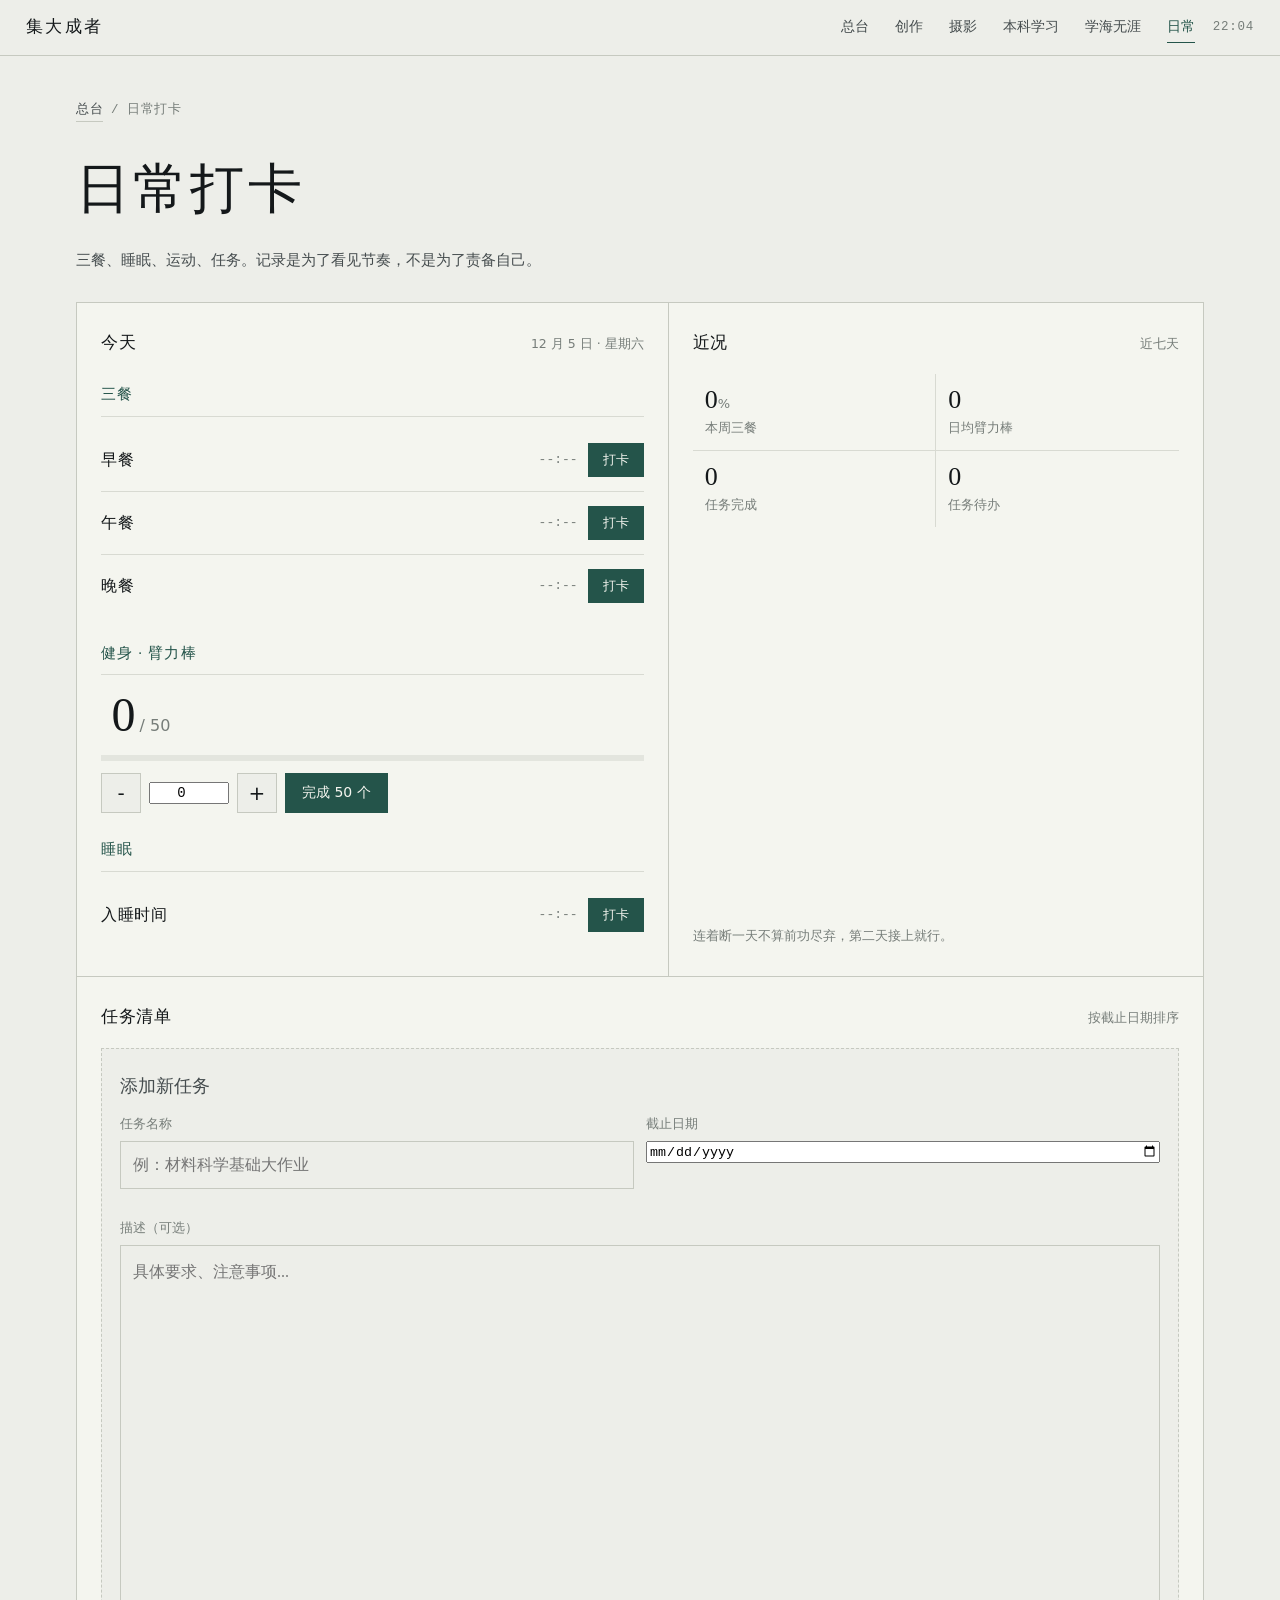
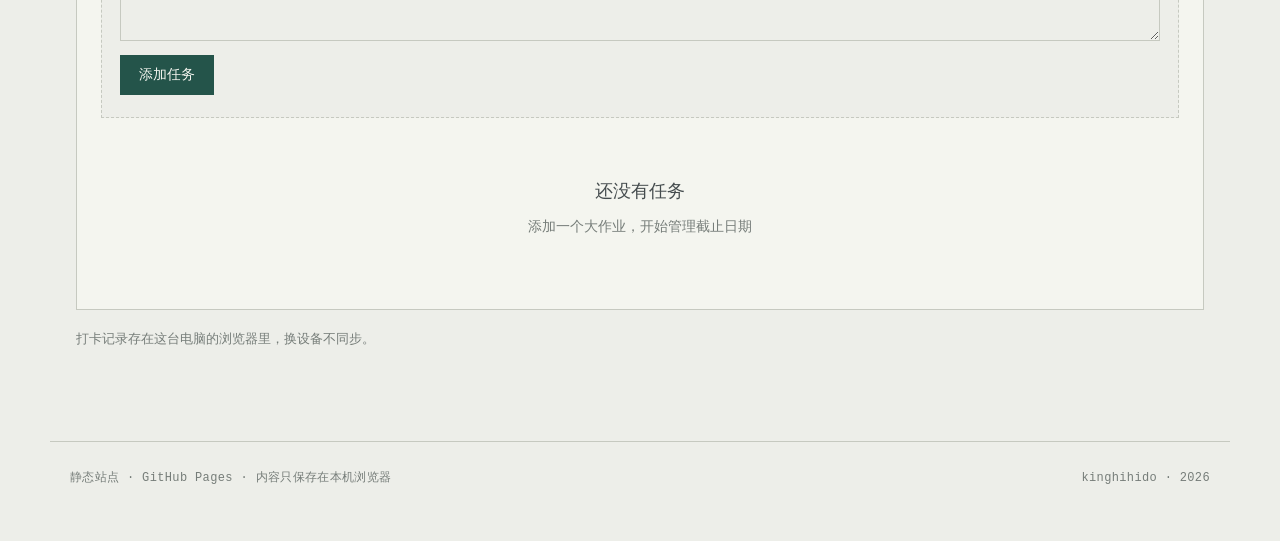
==== discipline.html @ 52b5bbec "日常模块升级：三餐打卡 + 臂力棒计数 + 睡眠记录 + 任务清单 - 替换原有5个习惯打卡为：早餐/午餐/晚餐时间打卡 - 新增健身打卡（臂力棒50个目标，带计数器和进度条） - 新增睡眠打卡（记录" ====
<!DOCTYPE html>
<html lang="zh-CN">
<head>
<meta charset="utf-8">
<meta name="viewport" content="width=device-width, initial-scale=1">
<title>日常打卡 · 集大成者</title>
<link rel="icon" href="data:image/svg+xml,%3Csvg xmlns='http://www.w3.org/2000/svg' viewBox='0 0 32 32'%3E%3Crect width='32' height='32' fill='%2324544a'/%3E%3Crect x='7' y='7' width='18' height='18' fill='none' stroke='%23edeEE9' stroke-width='2'/%3E%3C/svg%3E">
<link rel="stylesheet" href="assets/style.css">
<style>
.checkin-row{display:flex;align-items:center;justify-content:space-between;gap:12px;padding:14px 0;border-top:1px solid var(--rule-soft);flex-wrap:wrap}.checkin-row:first-of-type{border-top:none}.checkin-label{font-family:var(--serif);font-size:16px;color:var(--ink);letter-spacing:.04em;min-width:80px}.checkin-controls{display:flex;align-items:center;gap:10px;flex:1 1 auto;justify-content:flex-end}.checkin-time{font-family:var(--mono);font-size:13px;color:var(--ink-3);min-width:56px;text-align:right}.checkin-btn{font-family:var(--sans);font-size:13px;padding:7px 14px;min-height:34px;background:var(--accent);color:#f4f5ef;border:1px solid var(--accent);border-radius:0;cursor:pointer;white-space:nowrap}.checkin-btn:hover{background:var(--accent-deep);border-color:var(--accent-deep)}.checkin-btn.done{background:transparent;color:var(--accent);border-color:var(--accent)}.checkin-btn.done:hover{background:var(--paper)}.counter-display{display:flex;align-items:center;gap:16px;margin:16px 0}.counter-num{font-family:var(--serif);font-size:48px;line-height:1;color:var(--ink);min-width:80px;text-align:center}.counter-num small{font-size:16px;color:var(--ink-3);font-family:var(--sans);margin-left:4px}.counter-controls{display:flex;align-items:center;gap:8px;margin-top:12px;flex-wrap:wrap}.counter-btn{width:40px;height:40px;display:inline-flex;align-items:center;justify-content:center;font-size:20px;background:var(--paper);border:1px solid var(--rule);color:var(--ink);cursor:pointer;font-family:var(--sans)}.counter-btn:hover{background:var(--paper-2);border-color:var(--ink-3)}.counter-btn.primary{width:auto;padding:0 16px;background:var(--accent);border-color:var(--accent);color:#f4f5ef;font-size:14px}.counter-btn.primary:hover{background:var(--accent-deep);border-color:var(--accent-deep)}.counter-input{width:80px!important;text-align:center;font-family:var(--mono)!important;font-size:14px!important}.progress-track{width:100%;height:6px;background:var(--paper-2);margin-top:16px;position:relative;overflow:hidden}.progress-fill{height:100%;background:var(--accent);transition:width .3s ease}.progress-fill.complete{background:var(--accent-deep)}.task-card{border:1px solid var(--rule);padding:16px;margin-bottom:12px;background:var(--panel);position:relative}.task-card.overdue{border-color:var(--seal)}.task-card.urgent{border-color:#d97706}.task-head{display:flex;align-items:flex-start;justify-content:space-between;gap:12px;margin-bottom:8px}.task-title{font-family:var(--serif);font-size:17px;color:var(--ink);margin:0;line-height:1.4;flex:1 1 auto}.task-title.done{text-decoration:line-through;color:var(--ink-3)}.task-actions{display:flex;gap:4px;flex:0 0 auto}.task-actions button{font-size:12px;color:var(--ink-3);background:none;border:none;cursor:pointer;padding:4px 6px}.task-actions button:hover{color:var(--seal)}.task-meta{display:flex;gap:12px;flex-wrap:wrap;font-family:var(--mono);font-size:12px;color:var(--ink-3);margin-top:6px}.task-meta .overdue{color:var(--seal);font-weight:500}.task-meta .urgent{color:#d97706;font-weight:500}.task-desc{margin-top:10px;font-size:14px;color:var(--ink-2);line-height:1.6}.form-row{display:grid;grid-template-columns:1fr 1fr;gap:12px;margin-bottom:14px}@media(max-width:559px){.form-row{grid-template-columns:1fr}}.empty-state{padding:40px 20px;text-align:center;color:var(--ink-3);font-size:14px}.empty-state strong{display:block;font-family:var(--serif);font-size:18px;font-weight:400;color:var(--ink-2);margin-bottom:8px}.section-label{font-family:var(--serif);font-size:15px;color:var(--accent);letter-spacing:.08em;margin:24px 0 12px;padding-bottom:8px;border-bottom:1px solid var(--rule-soft)}.section-label:first-child{margin-top:0}
</style>
</head>
<body>
<nav class="topbar">
  <a class="brand" href="index.html">集大成者</a>
  <ul class="nav">
    <li><a href="index.html">总台</a></li>
    <li><a href="writing.html">创作</a></li>
    <li><a href="photography.html">摄影</a></li>
    <li><a href="study.html">本科学习</a></li>
    <li><a href="literature.html">学海无涯</a></li>
    <li><a href="discipline.html" aria-current="page">日常</a></li>
  </ul>
  <span class="topbar-clock" id="navClock">--:--</span>
</nav>
<main class="page">
  <p class="crumb"><a href="index.html">总台</a><span>/</span><span>日常打卡</span></p>
  <h1 class="page-title">日常打卡</h1>
  <p class="page-desc">三餐、睡眠、运动、任务。记录是为了看见节奏，不是为了责备自己。</p>
  <div class="work">
    <section class="work-cell">
      <div class="cell-head">
        <h2 class="cell-title">今天</h2>
        <span class="hint" id="todayLabel">—</span>
      </div>
      <div class="section-label">三餐</div>
      <div id="mealCheckins"></div>
      <div class="section-label">健身 · 臂力棒</div>
      <div id="fitnessCheckin"></div>
      <div class="section-label">睡眠</div>
      <div id="sleepCheckin"></div>
    </section>
    <section class="work-cell cell-flex">
      <div class="cell-head">
        <h2 class="cell-title">近况</h2>
        <span class="hint">近七天</span>
      </div>
      <div class="summary-grid">
        <div class="summary-cell">
          <div class="lit-num" id="mealPct">0<small style="font-size:13px;font-family:var(--sans);color:var(--ink-3)">%</small></div>
          <div class="lit-k">本周三餐</div>
        </div>
        <div class="summary-cell">
          <div class="lit-num" id="fitnessAvg">0</div>
          <div class="lit-k">日均臂力棒</div>
        </div>
        <div class="summary-cell">
          <div class="lit-num" id="taskDone">0</div>
          <div class="lit-k">任务完成</div>
        </div>
        <div class="summary-cell">
          <div class="lit-num" id="taskPending">0</div>
          <div class="lit-k">任务待办</div>
        </div>
      </div>
      <p class="hint" style="margin:auto 0 0;padding-top:16px">连着断一天不算前功尽弃，第二天接上就行。</p>
    </section>
    <section class="work-cell" style="grid-column:1 / -1">
      <div class="cell-head">
        <h2 class="cell-title">任务清单</h2>
        <span class="hint">按截止日期排序</span>
      </div>
      <div class="slot" style="margin-bottom:18px">
        <p style="font-family:var(--serif);font-size:18px;color:var(--ink-2);margin:0 0 12px">添加新任务</p>
        <div class="form-row">
          <div class="field">
            <label for="taskTitle">任务名称</label>
            <input type="text" id="taskTitle" placeholder="例：材料科学基础大作业">
          </div>
          <div class="field">
            <label for="taskDeadline">截止日期</label>
            <input type="date" id="taskDeadline">
          </div>
        </div>
        <div class="field">
          <label for="taskDesc">描述（可选）</label>
          <textarea id="taskDesc" rows="2" placeholder="具体要求、注意事项..."></textarea>
        </div>
        <button class="btn" id="addTaskBtn">添加任务</button>
      </div>
      <div id="taskList"></div>
    </section>
  </div>
  <p class="hint" style="margin-top:18px">打卡记录存在这台电脑的浏览器里，换设备不同步。</p>
</main>
<footer class="foot">
  <p>静态站点 · GitHub Pages · 内容只保存在本机浏览器</p>
  <p>kinghihido · 2026</p>
</footer>
<div class="toast" id="toast" role="status" aria-live="polite"></div>
<script>
(function () {
  "use strict";
  try { localStorage.setItem("__jdc_probe","1"); localStorage.removeItem("__jdc_probe"); }
  catch (err) {
    var warn = document.createElement("p"); warn.className = "notice";
    warn.innerHTML = "<strong>存不下打卡。</strong>现在是直接打开本地文件，浏览器多数会禁掉网页存储。换成发布后的网址访问，记录才会留下。";
    document.querySelector("main").insertBefore(warn, document.querySelector("main").firstChild);
  }
  var MEAL_KEY = "jdc.meals", FITNESS_KEY = "jdc.fitness", TASKS_KEY = "jdc.tasks";
  var MEALS = ["早餐", "午餐", "晚餐"], GOAL = 50;
  var WEEK = ["日","一","二","三","四","五","六"];
  function pad(n){return n<10?"0"+n:String(n)}
  function dayKey(d){return d.getFullYear()+"-"+pad(d.getMonth()+1)+"-"+pad(d.getDate())}
  function toast(msg){var el=document.getElementById("toast");el.textContent=msg;el.classList.add("show");clearTimeout(toast._t);toast._t=setTimeout(function(){el.classList.remove("show")},1800)}
  function readObj(key){try{var v=JSON.parse(localStorage.getItem(key)||"{}");return v&&typeof v==="object"&&!Array.isArray(v)?v:{}}catch(e){return{}}}
  function readArr(key){try{var v=JSON.parse(localStorage.getItem(key)||"[]");return Array.isArray(v)?v:[]}catch(e){return[]}}
  function write(key,data){try{localStorage.setItem(key,JSON.stringify(data));return true}catch(e){toast("保存失败");return false}}

  var today = dayKey(new Date());
  document.getElementById("todayLabel").textContent =
    (new Date().getMonth()+1)+" 月 "+new Date().getDate()+" 日 · 星期"+WEEK[new Date().getDay()];

  /* 三餐 */
  var mealState = readObj(MEAL_KEY);
  if (!mealState[today]) mealState[today] = {};
  var mealBox = document.getElementById("mealCheckins");
  MEALS.forEach(function(name){
    var row=document.createElement("div");row.className="checkin-row";
    var label=document.createElement("span");label.className="checkin-label";label.textContent=name;
    var controls=document.createElement("div");controls.className="checkin-controls";
    var timeSpan=document.createElement("span");timeSpan.className="checkin-time";
    var rec=mealState[today][name];timeSpan.textContent=rec?rec.time:"--:--";
    var btn=document.createElement("button");btn.className="checkin-btn"+(rec?" done":"");btn.textContent=rec?"已打卡":"打卡";
    btn.addEventListener("click",function(){
      if(mealState[today][name]){delete mealState[today][name];btn.textContent="打卡";btn.classList.remove("done");timeSpan.textContent="--:--"}
      else{var now=new Date();mealState[today][name]={time:pad(now.getHours())+":"+pad(now.getMinutes())};btn.textContent="已打卡";btn.classList.add("done");timeSpan.textContent=mealState[today][name].time;toast(name+" 打卡成功")}
      write(MEAL_KEY,mealState);updateStats();
    });
    controls.appendChild(timeSpan);controls.appendChild(btn);row.appendChild(label);row.appendChild(controls);mealBox.appendChild(row);
  });

  /* 健身 */
  var fitState = readObj(FITNESS_KEY);
  if (!fitState[today]) fitState[today] = {count:0};
  var fitBox = document.getElementById("fitnessCheckin");fitBox.innerHTML="";
  var display=document.createElement("div");display.className="counter-display";
  var num=document.createElement("span");num.className="counter-num";
  function refreshNum(){num.innerHTML=fitState[today].count+'<small>/ '+GOAL+'</small>'}
  refreshNum();
  var track=document.createElement("div");track.className="progress-track";
  var fill=document.createElement("div");fill.className="progress-fill";
  function refreshBar(){var p=Math.min(100,Math.round((fitState[today].count/GOAL)*100));fill.style.width=p+"%";fill.className="progress-fill"+(p>=100?" complete":"")}
  track.appendChild(fill);refreshBar();
  var ctrls=document.createElement("div");ctrls.className="counter-controls";
  var minusBtn=document.createElement("button");minusBtn.className="counter-btn";minusBtn.textContent="-";
  minusBtn.addEventListener("click",function(){if(fitState[today].count>0){fitState[today].count--;refreshNum();refreshBar();input.value=fitState[today].count;doneBtn.textContent=fitState[today].count>=GOAL?"已完成":"完成 "+GOAL+" 个";write(FITNESS_KEY,fitState);updateStats()}});
  var input=document.createElement("input");input.type="number";input.className="counter-input";input.min="0";input.value=fitState[today].count;
  input.addEventListener("change",function(){var v=parseInt(input.value)||0;if(v<0)v=0;fitState[today].count=v;refreshNum();refreshBar();doneBtn.textContent=v>=GOAL?"已完成":"完成 "+GOAL+" 个";write(FITNESS_KEY,fitState);updateStats()});
  var plusBtn=document.createElement("button");plusBtn.className="counter-btn";plusBtn.textContent="+";
  plusBtn.addEventListener("click",function(){fitState[today].count++;refreshNum();refreshBar();input.value=fitState[today].count;doneBtn.textContent=fitState[today].count>=GOAL?"已完成":"完成 "+GOAL+" 个";write(FITNESS_KEY,fitState);updateStats()});
  var doneBtn=document.createElement("button");doneBtn.className="counter-btn primary";doneBtn.textContent=fitState[today].count>=GOAL?"已完成":"完成 "+GOAL+" 个";
  doneBtn.addEventListener("click",function(){fitState[today].count=GOAL;refreshNum();refreshBar();input.value=GOAL;doneBtn.textContent="已完成";write(FITNESS_KEY,fitState);toast("臂力棒 "+GOAL+" 个，完成！");updateStats()});
  ctrls.appendChild(minusBtn);ctrls.appendChild(input);ctrls.appendChild(plusBtn);ctrls.appendChild(doneBtn);
  display.appendChild(num);fitBox.appendChild(display);fitBox.appendChild(track);fitBox.appendChild(ctrls);

  /* 睡眠 */
  var sleepState = readObj(MEAL_KEY);
  if (!sleepState[today]) sleepState[today] = {};
  var sleepBox = document.getElementById("sleepCheckin");
  var sleepRow=document.createElement("div");sleepRow.className="checkin-row";
  var sleepLabel=document.createElement("span");sleepLabel.className="checkin-label";sleepLabel.textContent="入睡时间";
  var sleepControls=document.createElement("div");sleepControls.className="checkin-controls";
  var sleepTime=document.createElement("span");sleepTime.className="checkin-time";
  var sleepRec=sleepState[today]["睡眠"];sleepTime.textContent=sleepRec?sleepRec.time:"--:--";
  var sleepBtn=document.createElement("button");sleepBtn.className="checkin-btn"+(sleepRec?" done":"");sleepBtn.textContent=sleepRec?"已打卡":"打卡";
  sleepBtn.addEventListener("click",function(){
    if(sleepState[today]["睡眠"]){delete sleepState[today]["睡眠"];sleepBtn.textContent="打卡";sleepBtn.classList.remove("done");sleepTime.textContent="--:--"}
    else{var now=new Date();sleepState[today]["睡眠"]={time:pad(now.getHours())+":"+pad(now.getMinutes())};sleepBtn.textContent="已打卡";sleepBtn.classList.add("done");sleepTime.textContent=sleepState[today]["睡眠"].time;toast("睡眠打卡成功")}
    write(MEAL_KEY,sleepState);updateStats();
  });
  sleepControls.appendChild(sleepTime);sleepControls.appendChild(sleepBtn);sleepRow.appendChild(sleepLabel);sleepRow.appendChild(sleepControls);sleepBox.appendChild(sleepRow);

  /* 任务清单 */
  var tasks = readArr(TASKS_KEY);
  var taskList=document.getElementById("taskList");
  var titleInput=document.getElementById("taskTitle");
  var deadlineInput=document.getElementById("taskDeadline");
  var descInput=document.getElementById("taskDesc");
  var addBtn=document.getElementById("addTaskBtn");
  addBtn.addEventListener("click",function(){
    var title=titleInput.value.trim(),deadline=deadlineInput.value,desc=descInput.value.trim();
    if(!title){toast("请输入任务名称");return}
    if(!deadline){toast("请选择截止日期");return}
    tasks.push({id:Date.now(),title:title,deadline:deadline,desc:desc,done:false,createdAt:Date.now()});
    write(TASKS_KEY,tasks);titleInput.value="";deadlineInput.value="";descInput.value="";renderTasks();updateStats();toast("任务已添加");
  });
  function renderTasks(){
    taskList.innerHTML="";
    if(tasks.length===0){var empty=document.createElement("div");empty.className="empty-state";empty.innerHTML="<strong>还没有任务</strong>添加一个大作业，开始管理截止日期";taskList.appendChild(empty);return}
    var sorted=tasks.slice().sort(function(a,b){if(a.done!==b.done)return a.done?1:-1;return new Date(a.deadline)-new Date(b.deadline)});
    var now=new Date();now.setHours(0,0,0,0);
    sorted.forEach(function(task){
      var card=document.createElement("div");
      var deadline=new Date(task.deadline);deadline.setHours(0,0,0,0);
      var daysLeft=Math.ceil((deadline-now)/(1000*60*60*24));
      if(!task.done&&daysLeft<0)card.className="task-card overdue";
      else if(!task.done&&daysLeft<=3)card.className="task-card urgent";
      else card.className="task-card";
      var head=document.createElement("div");head.className="task-head";
      var title=document.createElement("h3");title.className="task-title"+(task.done?" done":"");title.textContent=task.title;
      var actions=document.createElement("div");actions.className="task-actions";
      var toggleBtn=document.createElement("button");toggleBtn.textContent=task.done?"↩ 撤销":"✓ 完成";
      toggleBtn.addEventListener("click",function(){task.done=!task.done;write(TASKS_KEY,tasks);renderTasks();updateStats();toast(task.done?"任务已完成":"任务已恢复")});
      var delBtn=document.createElement("button");delBtn.textContent="✕ 删除";
      delBtn.addEventListener("click",function(){if(confirm("确定删除？")){tasks=tasks.filter(function(t){return t.id!==task.id});write(TASKS_KEY,tasks);renderTasks();updateStats();toast("任务已删除")}});
      actions.appendChild(toggleBtn);actions.appendChild(delBtn);head.appendChild(title);head.appendChild(actions);
      var meta=document.createElement("div");meta.className="task-meta";
      var dlSpan=document.createElement("span");var dlDate=new Date(task.deadline);dlSpan.textContent="截止 "+dlDate.getFullYear()+"."+pad(dlDate.getMonth()+1)+"."+pad(dlDate.getDate());
      var stSpan=document.createElement("span");
      if(task.done){stSpan.textContent="已完成";stSpan.style.color="var(--accent)"}
      else if(daysLeft<0){stSpan.textContent="已逾期 "+Math.abs(daysLeft)+" 天";stSpan.className="overdue"}
      else if(daysLeft===0){stSpan.textContent="今天截止";stSpan.className="urgent"}
      else if(daysLeft<=3){stSpan.textContent="还剩 "+daysLeft+" 天";stSpan.className="urgent"}
      else{stSpan.textContent="还剩 "+daysLeft+" 天"}
      meta.appendChild(dlSpan);meta.appendChild(stSpan);card.appendChild(head);card.appendChild(meta);
      if(task.desc){var desc=document.createElement("div");desc.className="task-desc";desc.textContent=task.desc;card.appendChild(desc)}
      taskList.appendChild(card);
    });
  }
  renderTasks();

  /* 统计 */
  function updateStats(){
    var days=[];for(var i=6;i>=0;i--){var d=new Date();d.setDate(d.getDate()-i);days.push(dayKey(d))}
    var mealTotal=0,mealPossible=days.length*MEALS.length;
    days.forEach(function(dk){var rec=mealState[dk]||{};MEALS.forEach(function(m){if(rec[m])mealTotal++})});
    document.getElementById("mealPct").innerHTML=Math.round((mealTotal/mealPossible)*100)+'<small style="font-size:13px;font-family:var(--sans);color:var(--ink-3)">%</small>';
    var fitTotal=0;days.forEach(function(dk){var rec=fitState[dk];if(rec)fitTotal+=(rec.count||0)});
    document.getElementById("fitnessAvg").textContent=Math.round(fitTotal/days.length);
    var doneCount=0,pendingCount=0;tasks.forEach(function(t){if(t.done)doneCount++;else pendingCount++});
    document.getElementById("taskDone").textContent=doneCount;
    document.getElementById("taskPending").textContent=pendingCount;
  }
  updateStats();
  (function clock(){var d=new Date();document.getElementById("navClock").textContent=pad(d.getHours())+":"+pad(d.getMinutes())})();
})();
</script>
</body>
</html>
---- assets/style.css ----
/* ============================================================
   集大成者 · 个人档案总台
   纸色为底，宋体为骨，发丝线分格。全部页面共用。
   ============================================================ */

:root {
  --paper: #edeEE9;
  --paper-2: #e3e5de;
  --panel: #f4f5ef;
  --ink: #14181a;
  --ink-2: #454c4e;
  --ink-3: #767d79;
  --rule: #c6c9c0;
  --rule-soft: #d8dad2;
  --accent: #24544a;
  --accent-deep: #1b443c;
  --seal: #8e3a27;

  --serif: "Songti SC", "STSong", "Noto Serif SC", "SimSun", "Times New Roman", serif;
  --sans: "PingFang SC", "Microsoft YaHei UI", "Microsoft YaHei", "Segoe UI", system-ui, sans-serif;
  --mono: "Consolas", "SFMono-Regular", "Menlo", monospace;
}

*, *::before, *::after { box-sizing: border-box; }

html { -webkit-text-size-adjust: 100%; }

body {
  margin: 0;
  background: var(--paper);
  color: var(--ink);
  font-family: var(--sans);
  font-size: 15px;
  line-height: 1.7;
  -webkit-font-smoothing: antialiased;
}

a { color: var(--ink); }

:focus-visible {
  outline: 2px solid var(--accent);
  outline-offset: 2px;
}

/* ---------- 顶栏 ---------- */

.topbar {
  position: sticky;
  top: 0;
  z-index: 20;
  display: flex;
  align-items: center;
  gap: 18px;
  padding: 11px 18px;
  background: rgba(237, 238, 233, 0.94);
  -webkit-backdrop-filter: blur(6px);
  backdrop-filter: blur(6px);
  border-bottom: 1px solid var(--rule);
}

.brand {
  font-family: var(--serif);
  font-size: 17px;
  letter-spacing: 0.14em;
  text-decoration: none;
  color: var(--ink);
  white-space: nowrap;
  flex: 0 0 auto;
}

.nav {
  display: flex;
  gap: 20px;
  list-style: none;
  margin: 0;
  padding: 0;
  overflow-x: auto;
  scrollbar-width: none;
  flex: 1 1 auto;
  min-width: 0;
}
.nav::-webkit-scrollbar { display: none; }

.nav a {
  display: inline-block;
  font-size: 14px;
  color: var(--ink-2);
  text-decoration: none;
  padding: 3px 0;
  border-bottom: 1px solid transparent;
  white-space: nowrap;
}
.nav a:hover { color: var(--ink); border-bottom-color: var(--ink); }
.nav a[aria-current="page"] { color: var(--accent); border-bottom-color: var(--accent); }

.topbar-clock {
  display: none;
  font-family: var(--mono);
  font-size: 12.5px;
  color: var(--ink-3);
  letter-spacing: 0.06em;
  flex: 0 0 auto;
}

/* ---------- 刊头 ---------- */

.hero {
  position: relative;
  padding: 52px 20px 40px;
  border-bottom: 1px solid var(--rule);
  overflow: hidden;
}

.hero::before {
  content: "";
  position: absolute;
  inset: 0;
  background-image: repeating-linear-gradient(90deg, var(--rule) 0 1px, transparent 1px 72px);
  opacity: 0.5;
  pointer-events: none;
  -webkit-mask-image: linear-gradient(180deg, rgba(0, 0, 0, 0.9), rgba(0, 0, 0, 0) 86%);
  mask-image: linear-gradient(180deg, rgba(0, 0, 0, 0.9), rgba(0, 0, 0, 0) 86%);
}

.hero-inner {
  position: relative;
  max-width: 1180px;
  margin: 0 auto;
}

.dateline {
  display: flex;
  flex-wrap: wrap;
  align-items: center;
  gap: 10px;
  margin: 0 0 20px;
  font-family: var(--mono);
  font-size: 12.5px;
  letter-spacing: 0.06em;
  color: var(--ink-3);
}
.dateline .sep { color: var(--rule); }

.wordmark {
  font-family: var(--serif);
  font-weight: 400;
  font-size: clamp(44px, 10.5vw, 100px);
  line-height: 1.04;
  letter-spacing: 0.09em;
  text-indent: 0.04em;
  margin: 0 0 18px;
}

.lede {
  max-width: 34em;
  margin: 0 0 34px;
  font-size: 15.5px;
  color: var(--ink-2);
}

.hero-meta {
  display: grid;
  grid-template-columns: repeat(2, 1fr);
  border-top: 1px solid var(--rule);
  border-bottom: 1px solid var(--rule);
}

.meta-cell {
  display: flex;
  flex-direction: column;
  gap: 2px;
  padding: 14px 0;
  border-left: 1px solid var(--rule);
  padding-left: 16px;
  min-width: 0;
}
.meta-cell:nth-child(2n + 1) { border-left: none; padding-left: 0; }

.meta-k {
  font-size: 12.5px;
  color: var(--ink-3);
  letter-spacing: 0.05em;
}
.meta-v {
  font-family: var(--serif);
  font-size: 26px;
  line-height: 1.15;
}
.meta-v small { font-size: 13px; color: var(--ink-3); margin-left: 4px; font-family: var(--sans); }

/* ---------- 五个模块 ---------- */

.panels {
  display: grid;
  grid-template-columns: 1fr;
  gap: 1px;
  background: var(--rule);
  border-bottom: 1px solid var(--rule);
}

.panel {
  background: var(--panel);
  padding: 26px 20px 28px;
  display: flex;
  flex-direction: column;
  min-width: 0;
}

.panel-top {
  display: flex;
  align-items: baseline;
  justify-content: space-between;
  gap: 12px;
  margin-bottom: 16px;
}

.kicker {
  font-family: var(--serif);
  font-size: 13px;
  letter-spacing: 0.24em;
  color: var(--accent);
}

.stat {
  font-family: var(--mono);
  font-size: 12px;
  color: var(--ink-3);
  white-space: nowrap;
}

.panel-title {
  font-family: var(--serif);
  font-weight: 400;
  font-size: clamp(23px, 3.2vw, 30px);
  letter-spacing: 0.05em;
  margin: 0 0 10px;
}

.panel-desc {
  margin: 0 0 20px;
  max-width: 32em;
  font-size: 14.5px;
  color: var(--ink-2);
}

.panel-body {
  flex: 1 1 auto;
  display: flex;
  flex-direction: column;
  gap: 14px;
  min-width: 0;
}

.enter {
  align-self: flex-start;
  margin-top: 22px;
  font-size: 14px;
  color: var(--ink);
  text-decoration: none;
  border-bottom: 1px solid var(--rule);
  padding-bottom: 2px;
}
.enter:hover { color: var(--accent); border-bottom-color: var(--accent); }

/* 创作：稿纸 */
.paper-block {
  flex: 1 1 auto;
  min-height: 132px;
  background-image: repeating-linear-gradient(180deg, transparent 0 31px, var(--rule-soft) 31px 32px);
}
.paper-lines {
  margin: 0;
  padding: 0;
  font-family: var(--serif);
  font-size: 16.5px;
  line-height: 32px;
  color: var(--ink-2);
  overflow-wrap: anywhere;
}
.paper-lines em { font-style: normal; color: var(--ink-3); }
.paper-meta {
  font-family: var(--mono);
  font-size: 11.5px;
  color: var(--ink-3);
  letter-spacing: 0.04em;
  margin: 10px 0 0;
}

/* 摄影 */
.photo-figure { margin: 0; display: flex; flex-direction: column; flex: 1 1 auto; min-height: 0; }
.photo-frame {
  position: relative;
  flex: 1 1 auto;
  min-height: 250px;
  background: var(--paper-2);
  overflow: hidden;
}
.photo-frame img {
  position: absolute;
  inset: 0;
  display: block;
  width: 100%;
  height: 100%;
  object-fit: cover;
  object-position: center 42%;
}
.photo-cap {
  display: flex;
  justify-content: space-between;
  gap: 10px;
  margin-top: 8px;
  font-family: var(--mono);
  font-size: 11.5px;
  color: var(--ink-3);
}

/* 课表 */
.course-list { display: flex; flex-direction: column; }

/* 学习站入口 */
.site-list { display: flex; flex-direction: column; }
.site-row {
  display: flex;
  align-items: center;
  justify-content: space-between;
  gap: 14px;
  padding: 11px 0;
  border-top: 1px solid var(--rule-soft);
  text-decoration: none;
  color: var(--ink);
  min-height: 44px;
}
.site-row:first-child { border-top: none; padding-top: 0; }
.site-mark {
  flex: 0 0 auto;
  width: 26px;
  height: 26px;
  display: inline-flex;
}
.site-mark svg {
  width: 100%;
  height: 100%;
  display: block;
  border-radius: 6px;
}
.site-name {
  font-family: var(--serif);
  font-size: 16.5px;
  letter-spacing: 0.04em;
  flex: 0 0 auto;
}
.site-desc {
  font-size: 12.5px;
  color: var(--ink-3);
  text-align: right;
  flex: 1 1 auto;
  min-width: 0;
}
.site-row:hover .site-name {
  color: var(--accent);
  text-decoration: underline;
  text-underline-offset: 3px;
}
.site-row .site-out {
  font-family: var(--mono);
  font-size: 12px;
  color: var(--ink-3);
  flex: 0 0 auto;
}

/* 内页里更大的学习站条目 */
.site-list--big .site-row {
  padding: 16px 0;
  gap: 18px;
}
.site-list--big .site-name { font-size: 21px; }
.site-list--big .site-desc { font-size: 13px; max-width: 24em; }
.site-list--big .site-mark { width: 34px; height: 34px; }
.site-list--big .site-mark svg { border-radius: 8px; }
.site-list--big .site-row:hover .site-out { color: var(--accent); }

/* 总台上放大的本科学习站卡片 */
.site-grid {
  display: grid;
  grid-template-columns: repeat(4, 1fr);
  gap: 1px;
  background: var(--rule);
  border: 1px solid var(--rule);
}
.site-card {
  display: flex;
  align-items: center;
  gap: 16px;
  padding: 18px 20px;
  background: var(--panel);
  text-decoration: none;
  color: var(--ink);
  min-width: 0;
}
.site-card-body {
  display: flex;
  flex-direction: column;
  gap: 3px;
  min-width: 0;
}
.site-card-mark {
  flex: 0 0 auto;
  width: 44px;
  height: 44px;
}
.site-card-mark svg {
  width: 100%;
  height: 100%;
  display: block;
  border-radius: 10px;
}
.site-card-name {
  font-family: var(--serif);
  font-size: 19px;
  letter-spacing: 0.04em;
}
.site-card-desc {
  font-size: 13px;
  color: var(--ink-3);
}
.site-card:hover .site-card-name {
  color: var(--accent);
  text-decoration: underline;
  text-underline-offset: 3px;
}
.course-row {
  display: flex;
  align-items: baseline;
  justify-content: space-between;
  gap: 10px;
  padding: 7px 0;
  font-size: 14px;
  border-top: 1px solid var(--rule-soft);
}
.course-row:first-child { border-top: none; padding-top: 0; }
.course-row .course-no {
  font-family: var(--mono);
  font-size: 11.5px;
  color: var(--ink-3);
  white-space: nowrap;
}

/* 文献计数 */
.lit-stats {
  display: grid;
  grid-template-columns: repeat(3, 1fr);
  gap: 14px;
  border-top: 1px solid var(--rule-soft);
  padding-top: 14px;
}
.lit-num {
  font-family: var(--serif);
  font-size: 30px;
  line-height: 1.1;
}
.lit-k { font-size: 12.5px; color: var(--ink-3); margin-top: 2px; }

.panel-note {
  margin: auto 0 0;
  padding-top: 12px;
  border-top: 1px solid var(--rule-soft);
  font-size: 13px;
  line-height: 1.8;
  color: var(--ink-3);
}

/* 打卡点 */
.habit-dots { display: flex; flex-wrap: wrap; gap: 8px 16px; }
.dot-chip {
  display: inline-flex;
  align-items: center;
  gap: 7px;
  font-size: 13.5px;
  color: var(--ink-2);
}
.dot-mark {
  width: 11px;
  height: 11px;
  border: 1px solid var(--ink-3);
  background: transparent;
  flex: 0 0 auto;
}
.dot-mark.on { background: var(--accent); border-color: var(--accent); }

/* 总台上的近七天小格 */
.mini-wrap { flex: 0 0 auto; }
.mini-label {
  margin: 0 0 6px;
  font-family: var(--mono);
  font-size: 11px;
  letter-spacing: 0.06em;
  color: var(--ink-3);
}
.mini-week {
  display: grid;
  grid-template-columns: repeat(7, 1fr);
  gap: 3px;
  width: 180px;
}
.mini-week span {
  display: block;
  height: 13px;
  background: var(--paper);
  border: 1px solid var(--rule);
}
.mini-week span.on { background: var(--accent); border-color: var(--accent); }

/* ---------- 内页 ---------- */

.page {
  max-width: 1180px;
  margin: 0 auto;
  padding: 34px 20px 72px;
}

.crumb {
  margin: 0 0 22px;
  font-family: var(--mono);
  font-size: 12.5px;
  color: var(--ink-3);
  letter-spacing: 0.04em;
  display: flex;
  gap: 8px;
  flex-wrap: wrap;
}
.crumb a {
  color: var(--ink-2);
  text-decoration: none;
  border-bottom: 1px solid var(--rule);
}
.crumb a:hover { color: var(--accent); border-bottom-color: var(--accent); }

.page-title {
  font-family: var(--serif);
  font-weight: 400;
  font-size: clamp(32px, 6vw, 54px);
  letter-spacing: 0.06em;
  margin: 0 0 12px;
}

.page-desc {
  max-width: 40em;
  margin: 0 0 30px;
  color: var(--ink-2);
  font-size: 14.5px;
}

.work {
  display: grid;
  grid-template-columns: 1fr;
  gap: 1px;
  background: var(--rule);
  border: 1px solid var(--rule);
}

.work-cell {
  background: var(--panel);
  padding: 22px 20px 26px;
  min-width: 0;
}

.cell-head {
  display: flex;
  align-items: baseline;
  justify-content: space-between;
  gap: 12px;
  margin-bottom: 16px;
  flex-wrap: wrap;
}
.cell-title {
  font-family: var(--serif);
  font-weight: 400;
  font-size: 17px;
  letter-spacing: 0.04em;
  margin: 0;
}

/* 表单 */
.field { display: flex; flex-direction: column; gap: 6px; margin-bottom: 14px; }
.field > label { font-size: 13px; color: var(--ink-3); }

input[type="text"], input[type="search"], input[type="url"], select, textarea {
  width: 100%;
  font-family: var(--sans);
  font-size: 16px;
  line-height: 1.6;
  color: var(--ink);
  background: var(--paper);
  border: 1px solid var(--rule);
  border-radius: 0;
  padding: 10px 12px;
  -webkit-appearance: none;
  appearance: none;
}
select {
  background-image: linear-gradient(45deg, transparent 50%, var(--ink-3) 50%), linear-gradient(135deg, var(--ink-3) 50%, transparent 50%);
  background-position: calc(100% - 17px) 19px, calc(100% - 12px) 19px;
  background-size: 5px 5px, 5px 5px;
  background-repeat: no-repeat;
  padding-right: 34px;
}
textarea {
  font-family: var(--serif);
  font-size: 16px;
  line-height: 1.95;
  min-height: 44vh;
  resize: vertical;
}

.toolbar {
  display: flex;
  align-items: center;
  justify-content: space-between;
  gap: 12px;
  flex-wrap: wrap;
  margin-top: 12px;
}
.toolbar-end { display: flex; gap: 8px; flex-wrap: wrap; }

.btn {
  font-family: var(--sans);
  font-size: 14px;
  line-height: 1.4;
  padding: 9px 18px;
  min-height: 40px;
  background: var(--accent);
  color: #f4f5ef;
  border: 1px solid var(--accent);
  border-radius: 0;
  cursor: pointer;
}
.btn:hover { background: var(--accent-deep); border-color: var(--accent-deep); }

.btn-ghost {
  background: transparent;
  color: var(--ink);
  border: 1px solid var(--rule);
}
.btn-ghost:hover { background: transparent; border-color: var(--ink-2); color: var(--ink); }

.hint { font-size: 12.5px; color: var(--ink-3); }

/* 列表 */
.entry {
  display: flex;
  align-items: flex-start;
  justify-content: space-between;
  gap: 12px;
  padding: 12px 0;
  border-top: 1px solid var(--rule-soft);
}
.entry:first-child { border-top: none; padding-top: 0; }
.entry-main { min-width: 0; flex: 1 1 auto; }
.entry-open {
  display: block;
  width: 100%;
  text-align: left;
  padding: 0;
  background: none;
  border: none;
  cursor: pointer;
  font-family: var(--serif);
  font-size: 16.5px;
  line-height: 1.5;
  color: var(--ink);
  overflow-wrap: anywhere;
}
.entry-open:hover { color: var(--accent); }
.entry-meta {
  margin-top: 3px;
  font-family: var(--mono);
  font-size: 11.5px;
  color: var(--ink-3);
  letter-spacing: 0.03em;
}
.entry-actions { flex: 0 0 auto; display: flex; gap: 2px; }
.entry-actions button {
  font-size: 12.5px;
  color: var(--ink-3);
  background: none;
  border: none;
  cursor: pointer;
  padding: 6px 6px;
  min-height: 32px;
}
.entry-actions button:hover { color: var(--seal); text-decoration: underline; }

.empty {
  padding: 26px 0 8px;
  font-size: 14px;
  color: var(--ink-3);
  border-top: 1px solid var(--rule-soft);
}
.empty strong {
  display: block;
  margin-bottom: 6px;
  font-family: var(--serif);
  font-weight: 400;
  font-size: 18px;
  color: var(--ink-2);
}
.empty p { margin: 0; max-width: 32em; }

/* 相册 */
.gallery {
  display: grid;
  grid-template-columns: repeat(2, 1fr);
  gap: 1px;
  background: var(--rule);
  border: 1px solid var(--rule);
}
.shot { background: var(--panel); margin: 0; padding: 10px; min-width: 0; }
.shot img {
  display: block;
  width: 100%;
  aspect-ratio: 3 / 2;
  object-fit: cover;
  background: var(--paper-2);
}
.shot-bar {
  display: flex;
  align-items: center;
  justify-content: space-between;
  gap: 8px;
  margin-top: 8px;
  font-family: var(--mono);
  font-size: 11.5px;
  color: var(--ink-3);
}

/* 筛选片 */
.chips { display: flex; flex-wrap: wrap; gap: 8px; }
.chip {
  font-size: 13px;
  padding: 6px 13px;
  min-height: 34px;
  color: var(--ink-2);
  background: transparent;
  border: 1px solid var(--rule);
  border-radius: 0;
  cursor: pointer;
}
.chip:hover { border-color: var(--ink-2); }
.chip[aria-pressed="true"] { background: var(--accent); border-color: var(--accent); color: #f4f5ef; }

/* 习惯表 */
.table-wrap { overflow-x: auto; }
.habit-table {
  width: 100%;
  border-collapse: collapse;
  font-size: 13.5px;
}
.habit-table th, .habit-table td {
  padding: 9px 4px;
  text-align: center;
  border-top: 1px solid var(--rule-soft);
  white-space: nowrap;
}
.habit-table thead th {
  font-family: var(--mono);
  font-size: 11.5px;
  font-weight: 400;
  color: var(--ink-3);
  letter-spacing: 0.03em;
  border-top: none;
}
.habit-table th:first-child, .habit-table td:first-child {
  text-align: left;
  padding-left: 0;
  font-size: 14px;
  color: var(--ink-2);
  width: 34%;
}
.cell-mark {
  display: inline-block;
  width: 15px;
  height: 15px;
  border: 1px solid var(--rule);
  background: var(--paper);
  vertical-align: middle;
}
.cell-mark.on { background: var(--accent); border-color: var(--accent); }

.habit-toggle {
  display: flex;
  align-items: center;
  gap: 11px;
  padding: 10px 0;
  min-height: 44px;
  border-top: 1px solid var(--rule-soft);
  cursor: pointer;
  font-size: 15px;
  color: var(--ink);
}
.habit-toggle:first-of-type { border-top: none; }
.habit-toggle input[type="checkbox"] {
  width: 18px;
  height: 18px;
  accent-color: var(--accent);
  flex: 0 0 auto;
}

.summary-grid {
  display: grid;
  grid-template-columns: repeat(2, 1fr);
  gap: 1px;
  background: var(--rule-soft);
  margin-bottom: 4px;
}
.summary-cell { background: var(--panel); padding: 12px 0 12px 12px; }
.summary-cell .lit-num { font-size: 26px; }

/* 接入位 */
.slot {
  border: 1px dashed var(--rule);
  padding: 22px 18px;
  background: var(--paper);
}
.slot p { margin: 0 0 10px; font-size: 14px; color: var(--ink-3); }
.slot p:last-child { margin-bottom: 0; }

.cell-flex { display: flex; flex-direction: column; }
.slot-grow {
  flex: 1 1 auto;
  display: flex;
  flex-direction: column;
  justify-content: center;
  min-height: 160px;
}

/* 内嵌三格 */
.sub-grid {
  display: grid;
  grid-template-columns: 1fr;
  gap: 1px;
  background: var(--rule);
  border: 1px solid var(--rule);
}
.sub-cell { background: var(--panel); padding: 18px 18px 20px; min-width: 0; }
.sub-cell .empty { border-top: none; padding-top: 0; }

/* 页脚 */
.foot {
  max-width: 1180px;
  margin: 0 auto;
  padding: 26px 20px 52px;
  display: flex;
  flex-wrap: wrap;
  gap: 8px 24px;
  justify-content: space-between;
  font-family: var(--mono);
  font-size: 12px;
  letter-spacing: 0.03em;
  color: var(--ink-3);
  border-top: 1px solid var(--rule);
}
.foot p { margin: 0; }

/* 提示条 */
.notice {
  margin: 0 0 22px;
  padding: 10px 14px;
  border: 1px solid var(--seal);
  color: var(--seal);
  font-size: 13px;
  line-height: 1.7;
}
.notice strong { font-weight: 400; font-family: var(--serif); }

.toast {
  position: fixed;
  left: 50%;
  bottom: 26px;
  z-index: 60;
  transform: translate(-50%, 14px);
  padding: 10px 18px;
  font-size: 13.5px;
  color: var(--panel);
  background: var(--ink);
  opacity: 0;
  pointer-events: none;
  transition: opacity 0.22s ease, transform 0.22s ease;
  max-width: 88vw;
}
.toast.show { opacity: 1; transform: translate(-50%, 0); }

/* ---------- 断点 ---------- */

@media (max-width: 559px) {
  .brand { display: none; }
  .nav { gap: 16px; }
  .site-grid { grid-template-columns: 1fr; }
}

@media (min-width: 700px) {
  .topbar { padding: 12px 26px; }
  .topbar-clock { display: block; }
  .nav { justify-content: flex-end; gap: 26px; }

  .hero { padding: 64px 26px 46px; }
  .hero-meta { grid-template-columns: repeat(4, 1fr); }
  .meta-cell:nth-child(2n + 1) { border-left: 1px solid var(--rule); padding-left: 20px; }
  .meta-cell:first-child { border-left: none; padding-left: 0; }
  .meta-cell { padding: 16px 0 16px 20px; }

  .panel { padding: 30px 28px 32px; }
  .page { padding: 44px 26px 80px; }
  .work-cell { padding: 26px 24px 30px; }
  .gallery { grid-template-columns: repeat(3, 1fr); }
  .sub-grid { grid-template-columns: repeat(3, 1fr); }
}

@media (min-width: 860px) {
  .panels { grid-template-columns: repeat(2, 1fr); }
  .panel--study { grid-column: span 2; }
  .panel--daily { grid-column: span 2; }
  .work { grid-template-columns: 1.05fr 0.95fr; }
}

@media (min-width: 1120px) {
  .panels { grid-template-columns: repeat(12, 1fr); }
  .panel--study { grid-column: span 12; }
  .panel--lit { grid-column: span 5; }
  .panel--daily { grid-column: span 7; }
  .panel--creative { grid-column: span 7; }
  .panel--photo { grid-column: span 5; }
  .panel--daily .panel-body { flex-direction: row; align-items: center; flex-wrap: wrap; gap: 28px; }
  .panel-title { font-size: 30px; }

  /* 文献在窄列里改成竖排台账 */
  .panel--lit .lit-stats { grid-template-columns: 1fr; gap: 0; }
  .panel--lit .lit-stats > div {
    display: flex;
    align-items: baseline;
    justify-content: space-between;
    padding: 9px 0;
    border-top: 1px solid var(--rule-soft);
  }
  .panel--lit .lit-stats > div:first-child { border-top: none; padding-top: 0; }
  .panel--lit .lit-k { order: -1; margin: 0; }
}

@media (prefers-reduced-motion: reduce) {
  *, *::before, *::after {
    animation-duration: 0.01ms !important;
    transition-duration: 0.01ms !important;
  }
}

/* ============================================================
   文献模块升级 · 上传区 / 报告 / 词汇表 / 设置
   ============================================================ */

/* 上传区 */
.upload-zone {
  border: 2px dashed var(--rule);
  padding: 36px 20px;
  text-align: center;
  cursor: pointer;
  transition: border-color 0.2s, background 0.2s;
  margin-bottom: 24px;
  background: var(--paper);
}
.upload-zone:hover,
.upload-zone.dragover {
  border-color: var(--accent);
  background: var(--panel);
}
.upload-zone p {
  margin: 0;
  font-size: 14px;
  color: var(--ink-3);
}
.upload-zone .upload-main {
  font-family: var(--serif);
  font-size: 18px;
  color: var(--ink-2);
  margin-bottom: 6px;
}
.upload-zone input[type="file"] { display: none; }

/* 进度条 */
.progress-bar {
  height: 3px;
  background: var(--rule-soft);
  margin-bottom: 20px;
  overflow: hidden;
  display: none;
}
.progress-bar.active { display: block; }
.progress-fill {
  height: 100%;
  background: var(--accent);
  width: 0;
  transition: width 0.3s;
}

/* 报告区块 */
.report-block {
  border: 1px solid var(--rule);
  margin-bottom: 16px;
}
.report-head {
  display: flex;
  align-items: flex-start;
  justify-content: space-between;
  gap: 12px;
  padding: 16px 18px;
  background: var(--panel);
  border-bottom: 1px solid var(--rule-soft);
}
.report-title {
  font-family: var(--serif);
  font-size: 17px;
  font-weight: 400;
  margin: 0;
  color: var(--ink);
  line-height: 1.4;
}
.report-meta {
  font-family: var(--mono);
  font-size: 11.5px;
  color: var(--ink-3);
  margin-top: 4px;
  letter-spacing: 0.03em;
}
.report-actions {
  display: flex;
  gap: 4px;
  flex-shrink: 0;
}
.report-actions button {
  font-size: 12px;
  color: var(--ink-3);
  background: none;
  border: 1px solid var(--rule);
  padding: 4px 10px;
  cursor: pointer;
  font-family: var(--sans);
}
.report-actions button:hover {
  color: var(--ink);
  border-color: var(--ink-3);
}
.report-actions button.danger:hover {
  color: var(--seal);
  border-color: var(--seal);
}
.report-body {
  padding: 18px;
  display: none;
}
.report-body.open { display: block; }

.report-section { margin-bottom: 20px; }
.report-section:last-child { margin-bottom: 0; }
.report-section h4 {
  font-family: var(--serif);
  font-size: 14px;
  font-weight: 400;
  color: var(--accent);
  letter-spacing: 0.08em;
  margin: 0 0 8px;
  padding-bottom: 6px;
  border-bottom: 1px solid var(--rule-soft);
}
.report-section p,
.report-section div {
  font-size: 14px;
  line-height: 1.85;
  color: var(--ink-2);
  margin: 0;
  white-space: pre-wrap;
  word-wrap: break-word;
}
.report-section blockquote {
  border-left: 3px solid var(--accent);
  padding: 6px 14px;
  margin: 8px 0;
  color: var(--ink-2);
  font-size: 13.5px;
  line-height: 1.8;
  background: var(--paper);
}

/* 词汇表 */
.vocab-table {
  width: 100%;
  border-collapse: collapse;
  font-size: 13px;
  margin-top: 8px;
}
.vocab-table th {
  font-family: var(--mono);
  font-size: 11px;
  font-weight: 400;
  color: var(--ink-3);
  letter-spacing: 0.06em;
  text-align: left;
  padding: 6px 8px;
  border-bottom: 1px solid var(--rule);
}
.vocab-table td {
  padding: 7px 8px;
  border-bottom: 1px solid var(--rule-soft);
  color: var(--ink-2);
  vertical-align: top;
}
.vocab-table tr:last-child td { border-bottom: none; }
.vocab-table .vocab-term {
  font-family: var(--serif);
  color: var(--ink);
  font-size: 14px;
}
.vocab-table .vocab-en {
  font-family: var(--mono);
  font-size: 11.5px;
  color: var(--ink-3);
}

/* 全局词汇面板 */
.vocab-panel {
  border: 1px solid var(--rule);
  margin-top: 24px;
}
.vocab-panel-head {
  display: flex;
  align-items: center;
  justify-content: space-between;
  padding: 12px 16px;
  background: var(--panel);
  border-bottom: 1px solid var(--rule-soft);
}
.vocab-panel-head h3 {
  font-family: var(--serif);
  font-size: 16px;
  font-weight: 400;
  margin: 0;
}
.vocab-panel-body { padding: 14px 16px; }
.vocab-filter {
  display: flex;
  gap: 6px;
  margin-bottom: 12px;
  flex-wrap: wrap;
}

/* 设置弹窗 */
.modal-overlay {
  position: fixed;
  inset: 0;
  background: rgba(0, 0, 0, 0.35);
  z-index: 100;
  display: none;
  align-items: center;
  justify-content: center;
}
.modal-overlay.open { display: flex; }
.modal-box {
  background: var(--panel);
  border: 1px solid var(--rule);
  padding: 28px 24px;
  max-width: 440px;
  width: 90%;
}
.modal-box h3 {
  font-family: var(--serif);
  font-weight: 400;
  font-size: 20px;
  margin: 0 0 16px;
}
.modal-box .field { margin-bottom: 14px; }
.modal-box .hint { margin-top: 4px; }
.modal-close {
  margin-top: 16px;
  display: flex;
  justify-content: flex-end;
  gap: 8px;
}

/* 状态标签 */
.status-tag {
  display: inline-block;
  font-size: 11px;
  padding: 2px 8px;
  border: 1px solid var(--rule);
  color: var(--ink-3);
  font-family: var(--mono);
  letter-spacing: 0.04em;
}
.status-tag.done { border-color: var(--accent); color: var(--accent); }
.status-tag.reading { border-color: var(--ink-2); color: var(--ink-2); }

/* 分析中状态 */
.analyzing {
  text-align: center;
  padding: 30px 20px;
  color: var(--ink-3);
  font-size: 14px;
}
.analyzing .spinner {
  display: inline-block;
  width: 18px;
  height: 18px;
  border: 2px solid var(--rule);
  border-top-color: var(--accent);
  border-radius: 50%;
  animation: spin 0.8s linear infinite;
  margin-bottom: 10px;
}
@keyframes spin { to { transform: rotate(360deg); } }

/* 手动添加表单 */
.manual-form { padding: 16px 0; }
.manual-form .field { margin-bottom: 12px; }

/* 响应式补充 */
@media (max-width: 559px) {
  .report-head { flex-direction: column; gap: 8px; }
  .report-actions { align-self: flex-end; }
  .upload-zone { padding: 24px 14px; }
  .upload-zone .upload-main { font-size: 16px; }
}
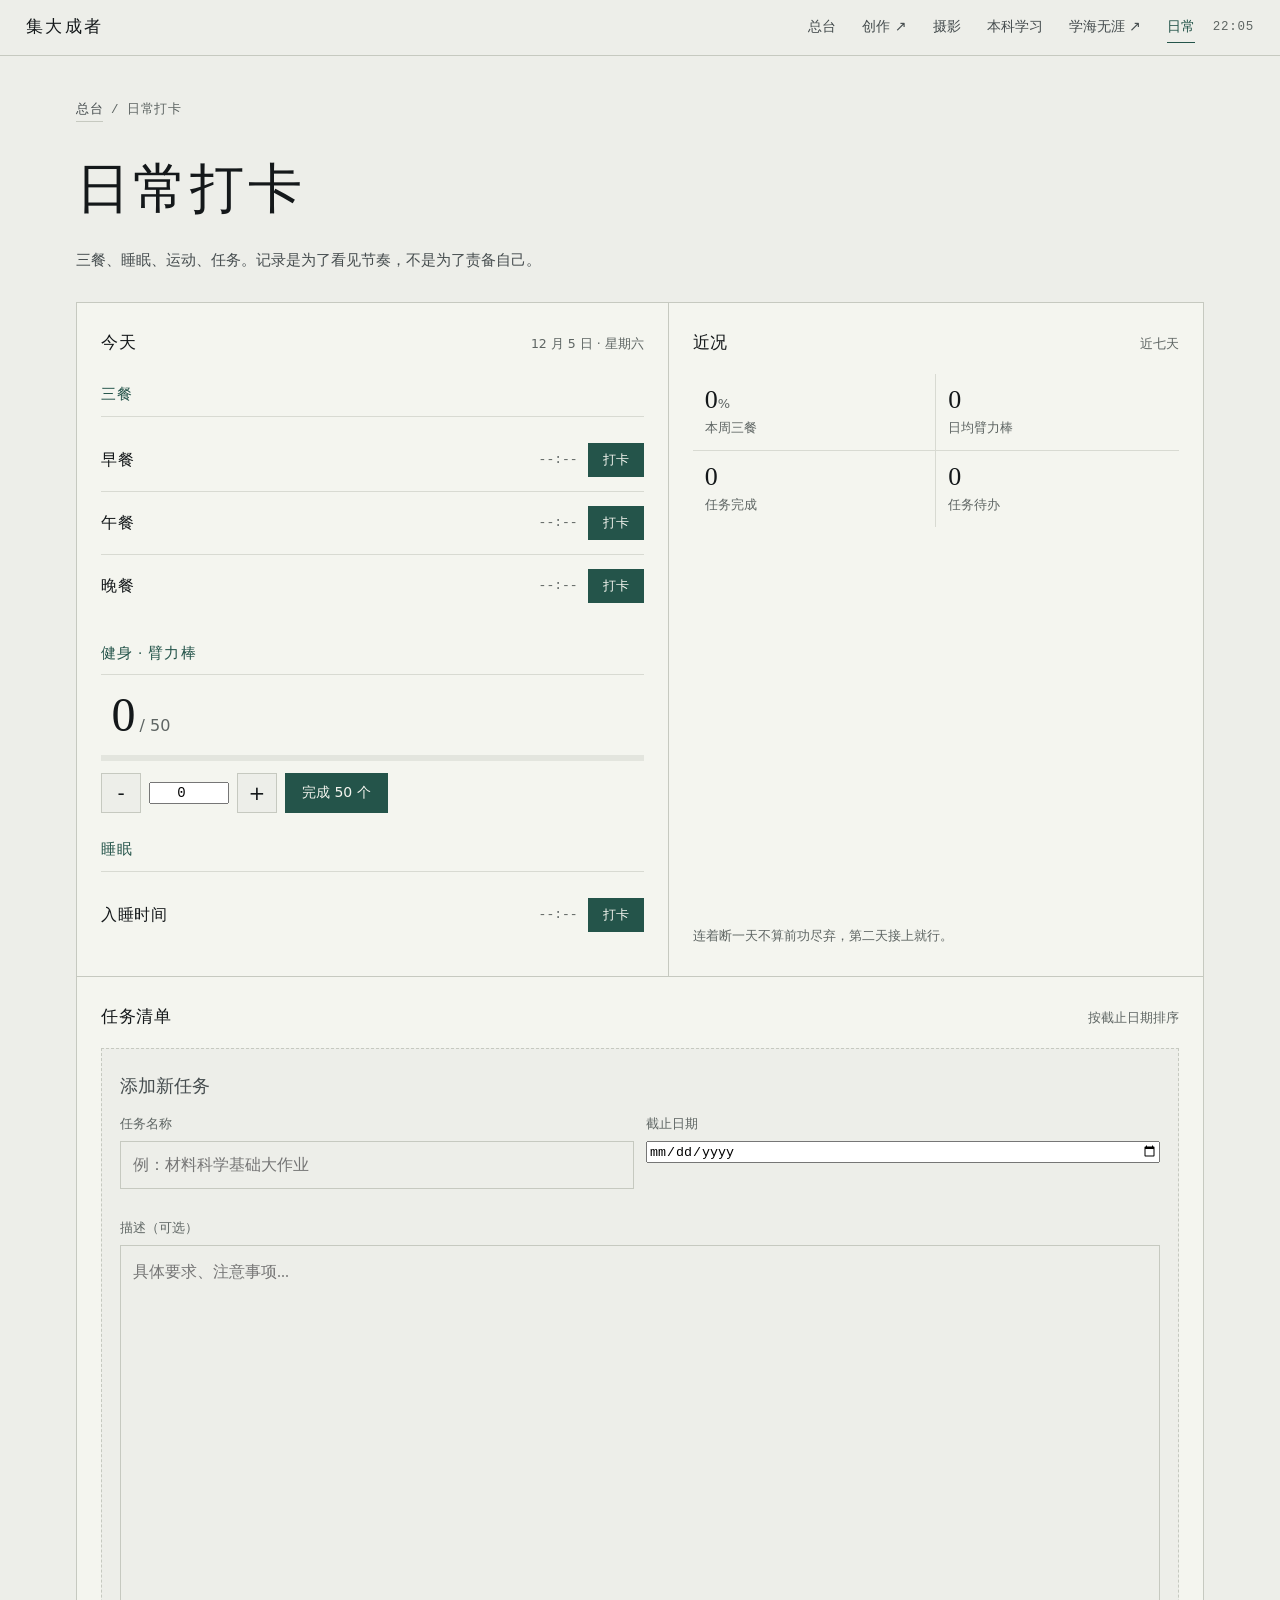
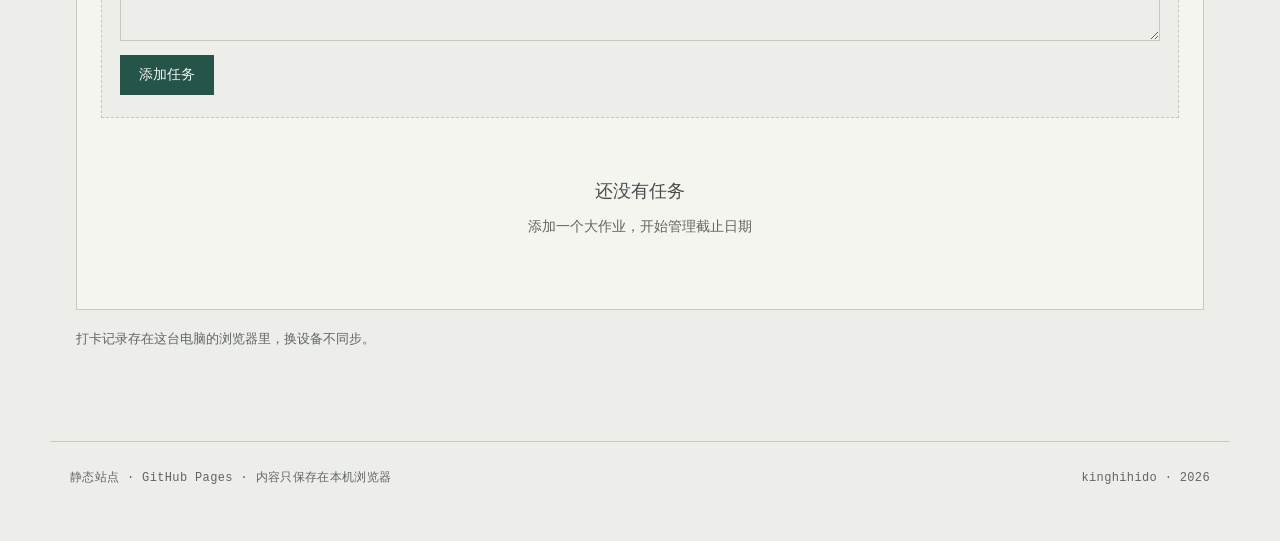
==== commit dde26636: "学海无涯独立成站，总台只留入口 - 删除 literature.html / report.html / papers.json / skills/paper-reader - 文献模块迁至 king" ====
--- a/discipline.html
+++ b/discipline.html
@@ -6,19 +6,16 @@
 <title>日常打卡 · 集大成者</title>
 <link rel="icon" href="data:image/svg+xml,%3Csvg xmlns='http://www.w3.org/2000/svg' viewBox='0 0 32 32'%3E%3Crect width='32' height='32' fill='%2324544a'/%3E%3Crect x='7' y='7' width='18' height='18' fill='none' stroke='%23edeEE9' stroke-width='2'/%3E%3C/svg%3E">
 <link rel="stylesheet" href="assets/style.css">
-<style>
-.checkin-row{display:flex;align-items:center;justify-content:space-between;gap:12px;padding:14px 0;border-top:1px solid var(--rule-soft);flex-wrap:wrap}.checkin-row:first-of-type{border-top:none}.checkin-label{font-family:var(--serif);font-size:16px;color:var(--ink);letter-spacing:.04em;min-width:80px}.checkin-controls{display:flex;align-items:center;gap:10px;flex:1 1 auto;justify-content:flex-end}.checkin-time{font-family:var(--mono);font-size:13px;color:var(--ink-3);min-width:56px;text-align:right}.checkin-btn{font-family:var(--sans);font-size:13px;padding:7px 14px;min-height:34px;background:var(--accent);color:#f4f5ef;border:1px solid var(--accent);border-radius:0;cursor:pointer;white-space:nowrap}.checkin-btn:hover{background:var(--accent-deep);border-color:var(--accent-deep)}.checkin-btn.done{background:transparent;color:var(--accent);border-color:var(--accent)}.checkin-btn.done:hover{background:var(--paper)}.counter-display{display:flex;align-items:center;gap:16px;margin:16px 0}.counter-num{font-family:var(--serif);font-size:48px;line-height:1;color:var(--ink);min-width:80px;text-align:center}.counter-num small{font-size:16px;color:var(--ink-3);font-family:var(--sans);margin-left:4px}.counter-controls{display:flex;align-items:center;gap:8px;margin-top:12px;flex-wrap:wrap}.counter-btn{width:40px;height:40px;display:inline-flex;align-items:center;justify-content:center;font-size:20px;background:var(--paper);border:1px solid var(--rule);color:var(--ink);cursor:pointer;font-family:var(--sans)}.counter-btn:hover{background:var(--paper-2);border-color:var(--ink-3)}.counter-btn.primary{width:auto;padding:0 16px;background:var(--accent);border-color:var(--accent);color:#f4f5ef;font-size:14px}.counter-btn.primary:hover{background:var(--accent-deep);border-color:var(--accent-deep)}.counter-input{width:80px!important;text-align:center;font-family:var(--mono)!important;font-size:14px!important}.progress-track{width:100%;height:6px;background:var(--paper-2);margin-top:16px;position:relative;overflow:hidden}.progress-fill{height:100%;background:var(--accent);transition:width .3s ease}.progress-fill.complete{background:var(--accent-deep)}.task-card{border:1px solid var(--rule);padding:16px;margin-bottom:12px;background:var(--panel);position:relative}.task-card.overdue{border-color:var(--seal)}.task-card.urgent{border-color:#d97706}.task-head{display:flex;align-items:flex-start;justify-content:space-between;gap:12px;margin-bottom:8px}.task-title{font-family:var(--serif);font-size:17px;color:var(--ink);margin:0;line-height:1.4;flex:1 1 auto}.task-title.done{text-decoration:line-through;color:var(--ink-3)}.task-actions{display:flex;gap:4px;flex:0 0 auto}.task-actions button{font-size:12px;color:var(--ink-3);background:none;border:none;cursor:pointer;padding:4px 6px}.task-actions button:hover{color:var(--seal)}.task-meta{display:flex;gap:12px;flex-wrap:wrap;font-family:var(--mono);font-size:12px;color:var(--ink-3);margin-top:6px}.task-meta .overdue{color:var(--seal);font-weight:500}.task-meta .urgent{color:#d97706;font-weight:500}.task-desc{margin-top:10px;font-size:14px;color:var(--ink-2);line-height:1.6}.form-row{display:grid;grid-template-columns:1fr 1fr;gap:12px;margin-bottom:14px}@media(max-width:559px){.form-row{grid-template-columns:1fr}}.empty-state{padding:40px 20px;text-align:center;color:var(--ink-3);font-size:14px}.empty-state strong{display:block;font-family:var(--serif);font-size:18px;font-weight:400;color:var(--ink-2);margin-bottom:8px}.section-label{font-family:var(--serif);font-size:15px;color:var(--accent);letter-spacing:.08em;margin:24px 0 12px;padding-bottom:8px;border-bottom:1px solid var(--rule-soft)}.section-label:first-child{margin-top:0}
-</style>
 </head>
 <body>
 <nav class="topbar">
   <a class="brand" href="index.html">集大成者</a>
   <ul class="nav">
     <li><a href="index.html">总台</a></li>
-    <li><a href="writing.html">创作</a></li>
+    <li><a href="https://kinghihido.github.io/wuli-loutai/" target="_blank" rel="noopener">创作 ↗</a></li>
     <li><a href="photography.html">摄影</a></li>
     <li><a href="study.html">本科学习</a></li>
-    <li><a href="literature.html">学海无涯</a></li>
+    <li><a href="https://kinghihido.github.io/paper-reading/" target="_blank" rel="noopener">学海无涯 &#8599;</a></li>
     <li><a href="discipline.html" aria-current="page">日常</a></li>
   </ul>
   <span class="topbar-clock" id="navClock">--:--</span>
--- a/assets/style.css
+++ b/assets/style.css
@@ -8,8 +8,10 @@
   --paper-2: #e3e5de;
   --panel: #f4f5ef;
   --ink: #14181a;
+  --ink-1: #1c2124;
   --ink-2: #454c4e;
-  --ink-3: #767d79;
+  --ink-3: #5e6563;
+  --bg-warm: #faf9f6;
   --rule: #c6c9c0;
   --rule-soft: #d8dad2;
   --accent: #24544a;
@@ -278,13 +280,6 @@
   overflow-wrap: anywhere;
 }
 .paper-lines em { font-style: normal; color: var(--ink-3); }
-.paper-meta {
-  font-family: var(--mono);
-  font-size: 11.5px;
-  color: var(--ink-3);
-  letter-spacing: 0.04em;
-  margin: 10px 0 0;
-}
 
 /* 摄影 */
 .photo-figure { margin: 0; display: flex; flex-direction: column; flex: 1 1 auto; min-height: 0; }
@@ -891,10 +886,13 @@
 
 /* ---------- 断点 ---------- */
 
+/* 小屏：站标收紧保留，不再整体消失 */
 @media (max-width: 559px) {
-  .brand { display: none; }
-  .nav { gap: 16px; }
+  .brand { font-size: 15px; letter-spacing: 0.08em; flex: 0 0 auto; }
+  .nav { gap: 14px; }
   .site-grid { grid-template-columns: 1fr; }
+  .site-card { padding: 14px 16px; gap: 12px; }
+  .site-card-mark { width: 36px; height: 36px; }
 }
 
 @media (min-width: 700px) {
@@ -927,7 +925,7 @@
   .panel--study { grid-column: span 12; }
   .panel--lit { grid-column: span 5; }
   .panel--daily { grid-column: span 7; }
-  .panel--creative { grid-column: span 7; }
+  .panel--outbound { grid-column: span 7; }
   .panel--photo { grid-column: span 5; }
   .panel--daily .panel-body { flex-direction: row; align-items: center; flex-wrap: wrap; gap: 28px; }
   .panel-title { font-size: 30px; }
@@ -1000,156 +998,6 @@
   transition: width 0.3s;
 }
 
-/* 报告区块 */
-.report-block {
-  border: 1px solid var(--rule);
-  margin-bottom: 16px;
-}
-.report-head {
-  display: flex;
-  align-items: flex-start;
-  justify-content: space-between;
-  gap: 12px;
-  padding: 16px 18px;
-  background: var(--panel);
-  border-bottom: 1px solid var(--rule-soft);
-}
-.report-title {
-  font-family: var(--serif);
-  font-size: 17px;
-  font-weight: 400;
-  margin: 0;
-  color: var(--ink);
-  line-height: 1.4;
-}
-.report-meta {
-  font-family: var(--mono);
-  font-size: 11.5px;
-  color: var(--ink-3);
-  margin-top: 4px;
-  letter-spacing: 0.03em;
-}
-.report-actions {
-  display: flex;
-  gap: 4px;
-  flex-shrink: 0;
-}
-.report-actions button {
-  font-size: 12px;
-  color: var(--ink-3);
-  background: none;
-  border: 1px solid var(--rule);
-  padding: 4px 10px;
-  cursor: pointer;
-  font-family: var(--sans);
-}
-.report-actions button:hover {
-  color: var(--ink);
-  border-color: var(--ink-3);
-}
-.report-actions button.danger:hover {
-  color: var(--seal);
-  border-color: var(--seal);
-}
-.report-body {
-  padding: 18px;
-  display: none;
-}
-.report-body.open { display: block; }
-
-.report-section { margin-bottom: 20px; }
-.report-section:last-child { margin-bottom: 0; }
-.report-section h4 {
-  font-family: var(--serif);
-  font-size: 14px;
-  font-weight: 400;
-  color: var(--accent);
-  letter-spacing: 0.08em;
-  margin: 0 0 8px;
-  padding-bottom: 6px;
-  border-bottom: 1px solid var(--rule-soft);
-}
-.report-section p,
-.report-section div {
-  font-size: 14px;
-  line-height: 1.85;
-  color: var(--ink-2);
-  margin: 0;
-  white-space: pre-wrap;
-  word-wrap: break-word;
-}
-.report-section blockquote {
-  border-left: 3px solid var(--accent);
-  padding: 6px 14px;
-  margin: 8px 0;
-  color: var(--ink-2);
-  font-size: 13.5px;
-  line-height: 1.8;
-  background: var(--paper);
-}
-
-/* 词汇表 */
-.vocab-table {
-  width: 100%;
-  border-collapse: collapse;
-  font-size: 13px;
-  margin-top: 8px;
-}
-.vocab-table th {
-  font-family: var(--mono);
-  font-size: 11px;
-  font-weight: 400;
-  color: var(--ink-3);
-  letter-spacing: 0.06em;
-  text-align: left;
-  padding: 6px 8px;
-  border-bottom: 1px solid var(--rule);
-}
-.vocab-table td {
-  padding: 7px 8px;
-  border-bottom: 1px solid var(--rule-soft);
-  color: var(--ink-2);
-  vertical-align: top;
-}
-.vocab-table tr:last-child td { border-bottom: none; }
-.vocab-table .vocab-term {
-  font-family: var(--serif);
-  color: var(--ink);
-  font-size: 14px;
-}
-.vocab-table .vocab-en {
-  font-family: var(--mono);
-  font-size: 11.5px;
-  color: var(--ink-3);
-}
-
-/* 全局词汇面板 */
-.vocab-panel {
-  border: 1px solid var(--rule);
-  margin-top: 24px;
-}
-.vocab-panel-head {
-  display: flex;
-  align-items: center;
-  justify-content: space-between;
-  padding: 12px 16px;
-  background: var(--panel);
-  border-bottom: 1px solid var(--rule-soft);
-}
-.vocab-panel-head h3 {
-  font-family: var(--serif);
-  font-size: 16px;
-  font-weight: 400;
-  margin: 0;
-}
-.vocab-panel-body { padding: 14px 16px; }
-.vocab-filter {
-  display: flex;
-  gap: 6px;
-  margin-bottom: 12px;
-  flex-wrap: wrap;
-}
-
 /* 设置弹窗 */
 .modal-overlay {
   position: fixed;
@@ -1226,3 +1074,21 @@
   .upload-zone { padding: 24px 14px; }
   .upload-zone .upload-main { font-size: 16px; }
 }
+
+.section { margin-bottom: 32px; }
+.section h2 { font-family: var(--serif); font-size: 18px; font-weight: 600; color: var(--ink-1); margin-bottom: 12px; padding-bottom: 6px; border-bottom: 1px solid var(--rule-soft); }
+.section p { font-size: 15px; line-height: 1.85; color: var(--ink-2); }
+.section blockquote { margin: 12px 0; padding: 12px 16px; background: var(--bg-warm, #faf9f6); border-left: 3px solid var(--accent, #24544a); font-size: 14px; line-height: 1.7; color: var(--ink-2); font-style: italic; }
+.section blockquote .cite { display: block; margin-top: 6px; font-size: 12px; color: var(--ink-3); font-style: normal; }
+
+@media (max-width: 640px) {
+  
+  .section h2 { font-size: 16px; }
+}
+
+/* ============================================================
+   从各页收拢的样式（report / discipline）
+   ============================================================ */
+
+/* from discipline.html */
+.checkin-row{display:flex;align-items:center;justify-content:space-between;gap:12px;padding:14px 0;border-top:1px solid var(--rule-soft);flex-wrap:wrap}.checkin-row:first-of-type{border-top:none}.checkin-label{font-family:var(--serif);font-size:16px;color:var(--ink);letter-spacing:.04em;min-width:80px}.checkin-controls{display:flex;align-items:center;gap:10px;flex:1 1 auto;justify-content:flex-end}.checkin-time{font-family:var(--mono);font-size:13px;color:var(--ink-3);min-width:56px;text-align:right}.checkin-btn{font-family:var(--sans);font-size:13px;padding:7px 14px;min-height:34px;background:var(--accent);color:#f4f5ef;border:1px solid var(--accent);border-radius:0;cursor:pointer;white-space:nowrap}.checkin-btn:hover{background:var(--accent-deep);border-color:var(--accent-deep)}.checkin-btn.done{background:transparent;color:var(--accent);border-color:var(--accent)}.checkin-btn.done:hover{background:var(--paper)}.counter-display{display:flex;align-items:center;gap:16px;margin:16px 0}.counter-num{font-family:var(--serif);font-size:48px;line-height:1;color:var(--ink);min-width:80px;text-align:center}.counter-num small{font-size:16px;color:var(--ink-3);font-family:var(--sans);margin-left:4px}.counter-controls{display:flex;align-items:center;gap:8px;margin-top:12px;flex-wrap:wrap}.counter-btn{width:40px;height:40px;display:inline-flex;align-items:center;justify-content:center;font-size:20px;background:var(--paper);border:1px solid var(--rule);color:var(--ink);cursor:pointer;font-family:var(--sans)}.counter-btn:hover{background:var(--paper-2);border-color:var(--ink-3)}.counter-btn.primary{width:auto;padding:0 16px;background:var(--accent);border-color:var(--accent);color:#f4f5ef;font-size:14px}.counter-btn.primary:hover{background:var(--accent-deep);border-color:var(--accent-deep)}.counter-input{width:80px!important;text-align:center;font-family:var(--mono)!important;font-size:14px!important}.progress-track{width:100%;height:6px;background:var(--paper-2);margin-top:16px;position:relative;overflow:hidden}.progress-fill{height:100%;background:var(--accent);transition:width .3s ease}.progress-fill.complete{background:var(--accent-deep)}.task-card{border:1px solid var(--rule);padding:16px;margin-bottom:12px;background:var(--panel);position:relative}.task-card.overdue{border-color:var(--seal)}.task-card.urgent{border-color:#d97706}.task-head{display:flex;align-items:flex-start;justify-content:space-between;gap:12px;margin-bottom:8px}.task-title{font-family:var(--serif);font-size:17px;color:var(--ink);margin:0;line-height:1.4;flex:1 1 auto}.task-title.done{text-decoration:line-through;color:var(--ink-3)}.task-actions{display:flex;gap:4px;flex:0 0 auto}.task-actions button{font-size:12px;color:var(--ink-3);background:none;border:none;cursor:pointer;padding:4px 6px}.task-actions button:hover{color:var(--seal)}.task-meta{display:flex;gap:12px;flex-wrap:wrap;font-family:var(--mono);font-size:12px;color:var(--ink-3);margin-top:6px}.task-meta .overdue{color:var(--seal);font-weight:500}.task-meta .urgent{color:#d97706;font-weight:500}.task-desc{margin-top:10px;font-size:14px;color:var(--ink-2);line-height:1.6}.form-row{display:grid;grid-template-columns:1fr 1fr;gap:12px;margin-bottom:14px}@media(max-width:559px){.form-row{grid-template-columns:1fr}}.empty-state{padding:40px 20px;text-align:center;color:var(--ink-3);font-size:14px}.empty-state strong{display:block;font-family:var(--serif);font-size:18px;font-weight:400;color:var(--ink-2);margin-bottom:8px}.section-label{font-family:var(--serif);font-size:15px;color:var(--accent);letter-spacing:.08em;margin:24px 0 12px;padding-bottom:8px;border-bottom:1px solid var(--rule-soft)}.section-label:first-child{margin-top:0}
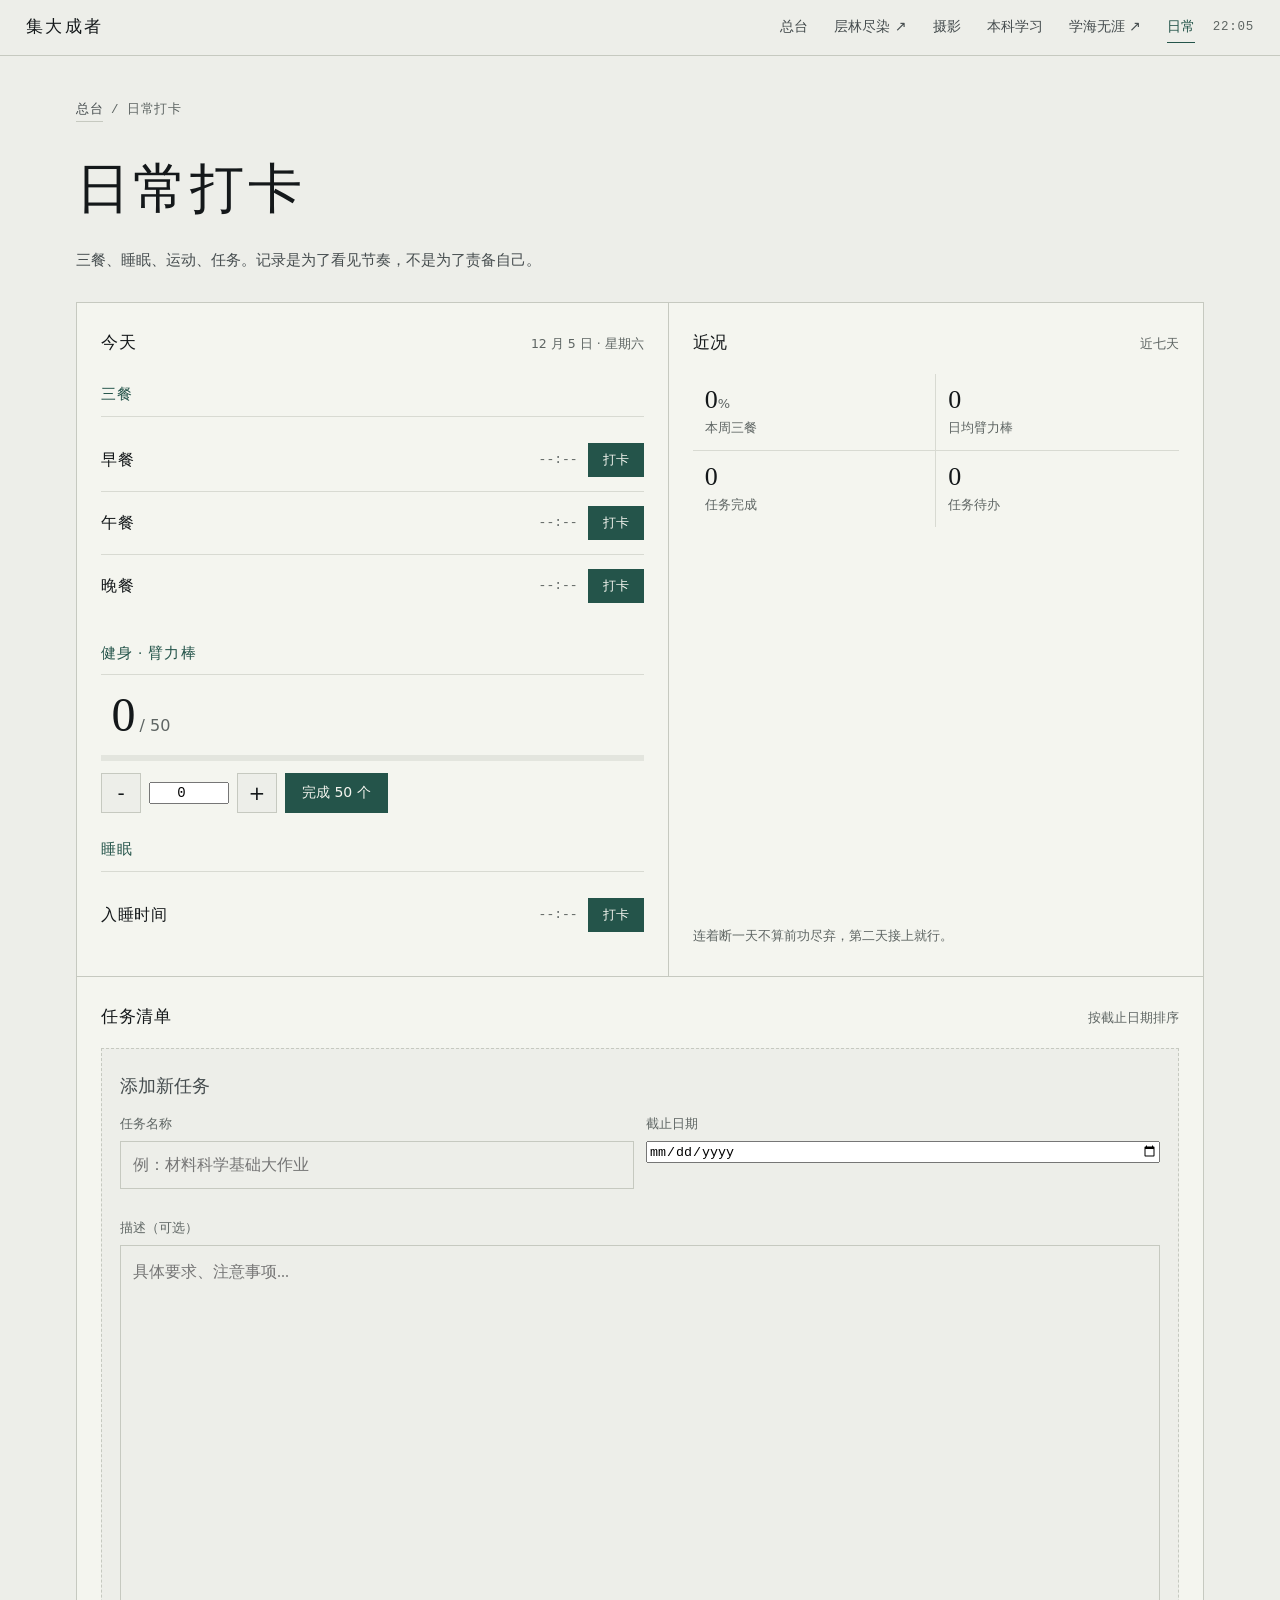
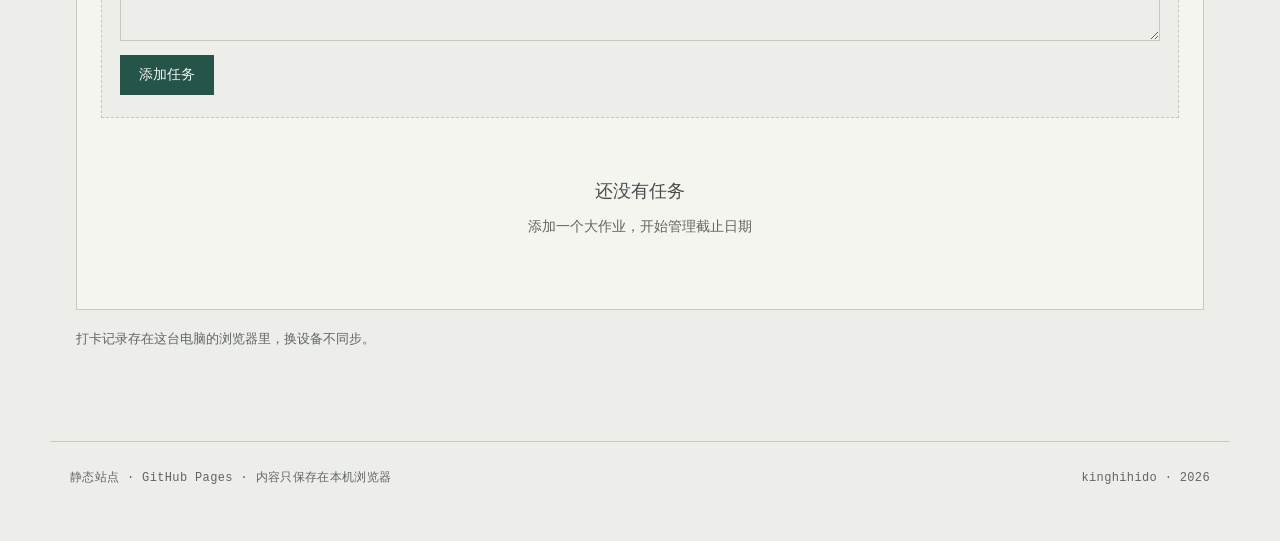
==== commit 4f5be941: "总台：雾里楼台 → 层林尽染，标识配色跟各站对齐 - 首页「别处」模块里的雾里楼台改名层林尽染，印章字「雾」→「染」，   底色换朱砂红 #a63d2f，描述改为「技术流 · AI 工具链 / 材料 " ====
--- a/discipline.html
+++ b/discipline.html
@@ -1,247 +1,247 @@
-<!DOCTYPE html>
-<html lang="zh-CN">
-<head>
-<meta charset="utf-8">
-<meta name="viewport" content="width=device-width, initial-scale=1">
-<title>日常打卡 · 集大成者</title>
-<link rel="icon" href="data:image/svg+xml,%3Csvg xmlns='http://www.w3.org/2000/svg' viewBox='0 0 32 32'%3E%3Crect width='32' height='32' fill='%2324544a'/%3E%3Crect x='7' y='7' width='18' height='18' fill='none' stroke='%23edeEE9' stroke-width='2'/%3E%3C/svg%3E">
-<link rel="stylesheet" href="assets/style.css">
-</head>
-<body>
-<nav class="topbar">
-  <a class="brand" href="index.html">集大成者</a>
-  <ul class="nav">
-    <li><a href="index.html">总台</a></li>
-    <li><a href="https://kinghihido.github.io/wuli-loutai/" target="_blank" rel="noopener">创作 ↗</a></li>
-    <li><a href="photography.html">摄影</a></li>
-    <li><a href="study.html">本科学习</a></li>
-    <li><a href="https://kinghihido.github.io/paper-reading/" target="_blank" rel="noopener">学海无涯 &#8599;</a></li>
-    <li><a href="discipline.html" aria-current="page">日常</a></li>
-  </ul>
-  <span class="topbar-clock" id="navClock">--:--</span>
-</nav>
-<main class="page">
-  <p class="crumb"><a href="index.html">总台</a><span>/</span><span>日常打卡</span></p>
-  <h1 class="page-title">日常打卡</h1>
-  <p class="page-desc">三餐、睡眠、运动、任务。记录是为了看见节奏，不是为了责备自己。</p>
-  <div class="work">
-    <section class="work-cell">
-      <div class="cell-head">
-        <h2 class="cell-title">今天</h2>
-        <span class="hint" id="todayLabel">—</span>
-      </div>
-      <div class="section-label">三餐</div>
-      <div id="mealCheckins"></div>
-      <div class="section-label">健身 · 臂力棒</div>
-      <div id="fitnessCheckin"></div>
-      <div class="section-label">睡眠</div>
-      <div id="sleepCheckin"></div>
-    </section>
-    <section class="work-cell cell-flex">
-      <div class="cell-head">
-        <h2 class="cell-title">近况</h2>
-        <span class="hint">近七天</span>
-      </div>
-      <div class="summary-grid">
-        <div class="summary-cell">
-          <div class="lit-num" id="mealPct">0<small style="font-size:13px;font-family:var(--sans);color:var(--ink-3)">%</small></div>
-          <div class="lit-k">本周三餐</div>
-        </div>
-        <div class="summary-cell">
-          <div class="lit-num" id="fitnessAvg">0</div>
-          <div class="lit-k">日均臂力棒</div>
-        </div>
-        <div class="summary-cell">
-          <div class="lit-num" id="taskDone">0</div>
-          <div class="lit-k">任务完成</div>
-        </div>
-        <div class="summary-cell">
-          <div class="lit-num" id="taskPending">0</div>
-          <div class="lit-k">任务待办</div>
-        </div>
-      </div>
-      <p class="hint" style="margin:auto 0 0;padding-top:16px">连着断一天不算前功尽弃，第二天接上就行。</p>
-    </section>
-    <section class="work-cell" style="grid-column:1 / -1">
-      <div class="cell-head">
-        <h2 class="cell-title">任务清单</h2>
-        <span class="hint">按截止日期排序</span>
-      </div>
-      <div class="slot" style="margin-bottom:18px">
-        <p style="font-family:var(--serif);font-size:18px;color:var(--ink-2);margin:0 0 12px">添加新任务</p>
-        <div class="form-row">
-          <div class="field">
-            <label for="taskTitle">任务名称</label>
-            <input type="text" id="taskTitle" placeholder="例：材料科学基础大作业">
-          </div>
-          <div class="field">
-            <label for="taskDeadline">截止日期</label>
-            <input type="date" id="taskDeadline">
-          </div>
-        </div>
-        <div class="field">
-          <label for="taskDesc">描述（可选）</label>
-          <textarea id="taskDesc" rows="2" placeholder="具体要求、注意事项..."></textarea>
-        </div>
-        <button class="btn" id="addTaskBtn">添加任务</button>
-      </div>
-      <div id="taskList"></div>
-    </section>
-  </div>
-  <p class="hint" style="margin-top:18px">打卡记录存在这台电脑的浏览器里，换设备不同步。</p>
-</main>
-<footer class="foot">
-  <p>静态站点 · GitHub Pages · 内容只保存在本机浏览器</p>
-  <p>kinghihido · 2026</p>
-</footer>
-<div class="toast" id="toast" role="status" aria-live="polite"></div>
-<script>
-(function () {
-  "use strict";
-  try { localStorage.setItem("__jdc_probe","1"); localStorage.removeItem("__jdc_probe"); }
-  catch (err) {
-    var warn = document.createElement("p"); warn.className = "notice";
-    warn.innerHTML = "<strong>存不下打卡。</strong>现在是直接打开本地文件，浏览器多数会禁掉网页存储。换成发布后的网址访问，记录才会留下。";
-    document.querySelector("main").insertBefore(warn, document.querySelector("main").firstChild);
-  }
-  var MEAL_KEY = "jdc.meals", FITNESS_KEY = "jdc.fitness", TASKS_KEY = "jdc.tasks";
-  var MEALS = ["早餐", "午餐", "晚餐"], GOAL = 50;
-  var WEEK = ["日","一","二","三","四","五","六"];
-  function pad(n){return n<10?"0"+n:String(n)}
-  function dayKey(d){return d.getFullYear()+"-"+pad(d.getMonth()+1)+"-"+pad(d.getDate())}
-  function toast(msg){var el=document.getElementById("toast");el.textContent=msg;el.classList.add("show");clearTimeout(toast._t);toast._t=setTimeout(function(){el.classList.remove("show")},1800)}
-  function readObj(key){try{var v=JSON.parse(localStorage.getItem(key)||"{}");return v&&typeof v==="object"&&!Array.isArray(v)?v:{}}catch(e){return{}}}
-  function readArr(key){try{var v=JSON.parse(localStorage.getItem(key)||"[]");return Array.isArray(v)?v:[]}catch(e){return[]}}
-  function write(key,data){try{localStorage.setItem(key,JSON.stringify(data));return true}catch(e){toast("保存失败");return false}}
-
-  var today = dayKey(new Date());
-  document.getElementById("todayLabel").textContent =
-    (new Date().getMonth()+1)+" 月 "+new Date().getDate()+" 日 · 星期"+WEEK[new Date().getDay()];
-
-  /* 三餐 */
-  var mealState = readObj(MEAL_KEY);
-  if (!mealState[today]) mealState[today] = {};
-  var mealBox = document.getElementById("mealCheckins");
-  MEALS.forEach(function(name){
-    var row=document.createElement("div");row.className="checkin-row";
-    var label=document.createElement("span");label.className="checkin-label";label.textContent=name;
-    var controls=document.createElement("div");controls.className="checkin-controls";
-    var timeSpan=document.createElement("span");timeSpan.className="checkin-time";
-    var rec=mealState[today][name];timeSpan.textContent=rec?rec.time:"--:--";
-    var btn=document.createElement("button");btn.className="checkin-btn"+(rec?" done":"");btn.textContent=rec?"已打卡":"打卡";
-    btn.addEventListener("click",function(){
-      if(mealState[today][name]){delete mealState[today][name];btn.textContent="打卡";btn.classList.remove("done");timeSpan.textContent="--:--"}
-      else{var now=new Date();mealState[today][name]={time:pad(now.getHours())+":"+pad(now.getMinutes())};btn.textContent="已打卡";btn.classList.add("done");timeSpan.textContent=mealState[today][name].time;toast(name+" 打卡成功")}
-      write(MEAL_KEY,mealState);updateStats();
-    });
-    controls.appendChild(timeSpan);controls.appendChild(btn);row.appendChild(label);row.appendChild(controls);mealBox.appendChild(row);
-  });
-
-  /* 健身 */
-  var fitState = readObj(FITNESS_KEY);
-  if (!fitState[today]) fitState[today] = {count:0};
-  var fitBox = document.getElementById("fitnessCheckin");fitBox.innerHTML="";
-  var display=document.createElement("div");display.className="counter-display";
-  var num=document.createElement("span");num.className="counter-num";
-  function refreshNum(){num.innerHTML=fitState[today].count+'<small>/ '+GOAL+'</small>'}
-  refreshNum();
-  var track=document.createElement("div");track.className="progress-track";
-  var fill=document.createElement("div");fill.className="progress-fill";
-  function refreshBar(){var p=Math.min(100,Math.round((fitState[today].count/GOAL)*100));fill.style.width=p+"%";fill.className="progress-fill"+(p>=100?" complete":"")}
-  track.appendChild(fill);refreshBar();
-  var ctrls=document.createElement("div");ctrls.className="counter-controls";
-  var minusBtn=document.createElement("button");minusBtn.className="counter-btn";minusBtn.textContent="-";
-  minusBtn.addEventListener("click",function(){if(fitState[today].count>0){fitState[today].count--;refreshNum();refreshBar();input.value=fitState[today].count;doneBtn.textContent=fitState[today].count>=GOAL?"已完成":"完成 "+GOAL+" 个";write(FITNESS_KEY,fitState);updateStats()}});
-  var input=document.createElement("input");input.type="number";input.className="counter-input";input.min="0";input.value=fitState[today].count;
-  input.addEventListener("change",function(){var v=parseInt(input.value)||0;if(v<0)v=0;fitState[today].count=v;refreshNum();refreshBar();doneBtn.textContent=v>=GOAL?"已完成":"完成 "+GOAL+" 个";write(FITNESS_KEY,fitState);updateStats()});
-  var plusBtn=document.createElement("button");plusBtn.className="counter-btn";plusBtn.textContent="+";
-  plusBtn.addEventListener("click",function(){fitState[today].count++;refreshNum();refreshBar();input.value=fitState[today].count;doneBtn.textContent=fitState[today].count>=GOAL?"已完成":"完成 "+GOAL+" 个";write(FITNESS_KEY,fitState);updateStats()});
-  var doneBtn=document.createElement("button");doneBtn.className="counter-btn primary";doneBtn.textContent=fitState[today].count>=GOAL?"已完成":"完成 "+GOAL+" 个";
-  doneBtn.addEventListener("click",function(){fitState[today].count=GOAL;refreshNum();refreshBar();input.value=GOAL;doneBtn.textContent="已完成";write(FITNESS_KEY,fitState);toast("臂力棒 "+GOAL+" 个，完成！");updateStats()});
-  ctrls.appendChild(minusBtn);ctrls.appendChild(input);ctrls.appendChild(plusBtn);ctrls.appendChild(doneBtn);
-  display.appendChild(num);fitBox.appendChild(display);fitBox.appendChild(track);fitBox.appendChild(ctrls);
-
-  /* 睡眠 */
-  var sleepState = readObj(MEAL_KEY);
-  if (!sleepState[today]) sleepState[today] = {};
-  var sleepBox = document.getElementById("sleepCheckin");
-  var sleepRow=document.createElement("div");sleepRow.className="checkin-row";
-  var sleepLabel=document.createElement("span");sleepLabel.className="checkin-label";sleepLabel.textContent="入睡时间";
-  var sleepControls=document.createElement("div");sleepControls.className="checkin-controls";
-  var sleepTime=document.createElement("span");sleepTime.className="checkin-time";
-  var sleepRec=sleepState[today]["睡眠"];sleepTime.textContent=sleepRec?sleepRec.time:"--:--";
-  var sleepBtn=document.createElement("button");sleepBtn.className="checkin-btn"+(sleepRec?" done":"");sleepBtn.textContent=sleepRec?"已打卡":"打卡";
-  sleepBtn.addEventListener("click",function(){
-    if(sleepState[today]["睡眠"]){delete sleepState[today]["睡眠"];sleepBtn.textContent="打卡";sleepBtn.classList.remove("done");sleepTime.textContent="--:--"}
-    else{var now=new Date();sleepState[today]["睡眠"]={time:pad(now.getHours())+":"+pad(now.getMinutes())};sleepBtn.textContent="已打卡";sleepBtn.classList.add("done");sleepTime.textContent=sleepState[today]["睡眠"].time;toast("睡眠打卡成功")}
-    write(MEAL_KEY,sleepState);updateStats();
-  });
-  sleepControls.appendChild(sleepTime);sleepControls.appendChild(sleepBtn);sleepRow.appendChild(sleepLabel);sleepRow.appendChild(sleepControls);sleepBox.appendChild(sleepRow);
-
-  /* 任务清单 */
-  var tasks = readArr(TASKS_KEY);
-  var taskList=document.getElementById("taskList");
-  var titleInput=document.getElementById("taskTitle");
-  var deadlineInput=document.getElementById("taskDeadline");
-  var descInput=document.getElementById("taskDesc");
-  var addBtn=document.getElementById("addTaskBtn");
-  addBtn.addEventListener("click",function(){
-    var title=titleInput.value.trim(),deadline=deadlineInput.value,desc=descInput.value.trim();
-    if(!title){toast("请输入任务名称");return}
-    if(!deadline){toast("请选择截止日期");return}
-    tasks.push({id:Date.now(),title:title,deadline:deadline,desc:desc,done:false,createdAt:Date.now()});
-    write(TASKS_KEY,tasks);titleInput.value="";deadlineInput.value="";descInput.value="";renderTasks();updateStats();toast("任务已添加");
-  });
-  function renderTasks(){
-    taskList.innerHTML="";
-    if(tasks.length===0){var empty=document.createElement("div");empty.className="empty-state";empty.innerHTML="<strong>还没有任务</strong>添加一个大作业，开始管理截止日期";taskList.appendChild(empty);return}
-    var sorted=tasks.slice().sort(function(a,b){if(a.done!==b.done)return a.done?1:-1;return new Date(a.deadline)-new Date(b.deadline)});
-    var now=new Date();now.setHours(0,0,0,0);
-    sorted.forEach(function(task){
-      var card=document.createElement("div");
-      var deadline=new Date(task.deadline);deadline.setHours(0,0,0,0);
-      var daysLeft=Math.ceil((deadline-now)/(1000*60*60*24));
-      if(!task.done&&daysLeft<0)card.className="task-card overdue";
-      else if(!task.done&&daysLeft<=3)card.className="task-card urgent";
-      else card.className="task-card";
-      var head=document.createElement("div");head.className="task-head";
-      var title=document.createElement("h3");title.className="task-title"+(task.done?" done":"");title.textContent=task.title;
-      var actions=document.createElement("div");actions.className="task-actions";
-      var toggleBtn=document.createElement("button");toggleBtn.textContent=task.done?"↩ 撤销":"✓ 完成";
-      toggleBtn.addEventListener("click",function(){task.done=!task.done;write(TASKS_KEY,tasks);renderTasks();updateStats();toast(task.done?"任务已完成":"任务已恢复")});
-      var delBtn=document.createElement("button");delBtn.textContent="✕ 删除";
-      delBtn.addEventListener("click",function(){if(confirm("确定删除？")){tasks=tasks.filter(function(t){return t.id!==task.id});write(TASKS_KEY,tasks);renderTasks();updateStats();toast("任务已删除")}});
-      actions.appendChild(toggleBtn);actions.appendChild(delBtn);head.appendChild(title);head.appendChild(actions);
-      var meta=document.createElement("div");meta.className="task-meta";
-      var dlSpan=document.createElement("span");var dlDate=new Date(task.deadline);dlSpan.textContent="截止 "+dlDate.getFullYear()+"."+pad(dlDate.getMonth()+1)+"."+pad(dlDate.getDate());
-      var stSpan=document.createElement("span");
-      if(task.done){stSpan.textContent="已完成";stSpan.style.color="var(--accent)"}
-      else if(daysLeft<0){stSpan.textContent="已逾期 "+Math.abs(daysLeft)+" 天";stSpan.className="overdue"}
-      else if(daysLeft===0){stSpan.textContent="今天截止";stSpan.className="urgent"}
-      else if(daysLeft<=3){stSpan.textContent="还剩 "+daysLeft+" 天";stSpan.className="urgent"}
-      else{stSpan.textContent="还剩 "+daysLeft+" 天"}
-      meta.appendChild(dlSpan);meta.appendChild(stSpan);card.appendChild(head);card.appendChild(meta);
-      if(task.desc){var desc=document.createElement("div");desc.className="task-desc";desc.textContent=task.desc;card.appendChild(desc)}
-      taskList.appendChild(card);
-    });
-  }
-  renderTasks();
-
-  /* 统计 */
-  function updateStats(){
-    var days=[];for(var i=6;i>=0;i--){var d=new Date();d.setDate(d.getDate()-i);days.push(dayKey(d))}
-    var mealTotal=0,mealPossible=days.length*MEALS.length;
-    days.forEach(function(dk){var rec=mealState[dk]||{};MEALS.forEach(function(m){if(rec[m])mealTotal++})});
-    document.getElementById("mealPct").innerHTML=Math.round((mealTotal/mealPossible)*100)+'<small style="font-size:13px;font-family:var(--sans);color:var(--ink-3)">%</small>';
-    var fitTotal=0;days.forEach(function(dk){var rec=fitState[dk];if(rec)fitTotal+=(rec.count||0)});
-    document.getElementById("fitnessAvg").textContent=Math.round(fitTotal/days.length);
-    var doneCount=0,pendingCount=0;tasks.forEach(function(t){if(t.done)doneCount++;else pendingCount++});
-    document.getElementById("taskDone").textContent=doneCount;
-    document.getElementById("taskPending").textContent=pendingCount;
-  }
-  updateStats();
-  (function clock(){var d=new Date();document.getElementById("navClock").textContent=pad(d.getHours())+":"+pad(d.getMinutes())})();
-})();
-</script>
-</body>
+<!DOCTYPE html>
+<html lang="zh-CN">
+<head>
+<meta charset="utf-8">
+<meta name="viewport" content="width=device-width, initial-scale=1">
+<title>日常打卡 · 集大成者</title>
+<link rel="icon" href="data:image/svg+xml,%3Csvg xmlns='http://www.w3.org/2000/svg' viewBox='0 0 32 32'%3E%3Crect width='32' height='32' fill='%2324544a'/%3E%3Crect x='7' y='7' width='18' height='18' fill='none' stroke='%23edeEE9' stroke-width='2'/%3E%3C/svg%3E">
+<link rel="stylesheet" href="assets/style.css">
+</head>
+<body>
+<nav class="topbar">
+  <a class="brand" href="index.html">集大成者</a>
+  <ul class="nav">
+    <li><a href="index.html">总台</a></li>
+    <li><a href="https://kinghihido.github.io/wuli-loutai/" target="_blank" rel="noopener">层林尽染 ↗</a></li>
+    <li><a href="photography.html">摄影</a></li>
+    <li><a href="study.html">本科学习</a></li>
+    <li><a href="https://kinghihido.github.io/paper-reading/" target="_blank" rel="noopener">学海无涯 &#8599;</a></li>
+    <li><a href="discipline.html" aria-current="page">日常</a></li>
+  </ul>
+  <span class="topbar-clock" id="navClock">--:--</span>
+</nav>
+<main class="page">
+  <p class="crumb"><a href="index.html">总台</a><span>/</span><span>日常打卡</span></p>
+  <h1 class="page-title">日常打卡</h1>
+  <p class="page-desc">三餐、睡眠、运动、任务。记录是为了看见节奏，不是为了责备自己。</p>
+  <div class="work">
+    <section class="work-cell">
+      <div class="cell-head">
+        <h2 class="cell-title">今天</h2>
+        <span class="hint" id="todayLabel">—</span>
+      </div>
+      <div class="section-label">三餐</div>
+      <div id="mealCheckins"></div>
+      <div class="section-label">健身 · 臂力棒</div>
+      <div id="fitnessCheckin"></div>
+      <div class="section-label">睡眠</div>
+      <div id="sleepCheckin"></div>
+    </section>
+    <section class="work-cell cell-flex">
+      <div class="cell-head">
+        <h2 class="cell-title">近况</h2>
+        <span class="hint">近七天</span>
+      </div>
+      <div class="summary-grid">
+        <div class="summary-cell">
+          <div class="lit-num" id="mealPct">0<small style="font-size:13px;font-family:var(--sans);color:var(--ink-3)">%</small></div>
+          <div class="lit-k">本周三餐</div>
+        </div>
+        <div class="summary-cell">
+          <div class="lit-num" id="fitnessAvg">0</div>
+          <div class="lit-k">日均臂力棒</div>
+        </div>
+        <div class="summary-cell">
+          <div class="lit-num" id="taskDone">0</div>
+          <div class="lit-k">任务完成</div>
+        </div>
+        <div class="summary-cell">
+          <div class="lit-num" id="taskPending">0</div>
+          <div class="lit-k">任务待办</div>
+        </div>
+      </div>
+      <p class="hint" style="margin:auto 0 0;padding-top:16px">连着断一天不算前功尽弃，第二天接上就行。</p>
+    </section>
+    <section class="work-cell" style="grid-column:1 / -1">
+      <div class="cell-head">
+        <h2 class="cell-title">任务清单</h2>
+        <span class="hint">按截止日期排序</span>
+      </div>
+      <div class="slot" style="margin-bottom:18px">
+        <p style="font-family:var(--serif);font-size:18px;color:var(--ink-2);margin:0 0 12px">添加新任务</p>
+        <div class="form-row">
+          <div class="field">
+            <label for="taskTitle">任务名称</label>
+            <input type="text" id="taskTitle" placeholder="例：材料科学基础大作业">
+          </div>
+          <div class="field">
+            <label for="taskDeadline">截止日期</label>
+            <input type="date" id="taskDeadline">
+          </div>
+        </div>
+        <div class="field">
+          <label for="taskDesc">描述（可选）</label>
+          <textarea id="taskDesc" rows="2" placeholder="具体要求、注意事项..."></textarea>
+        </div>
+        <button class="btn" id="addTaskBtn">添加任务</button>
+      </div>
+      <div id="taskList"></div>
+    </section>
+  </div>
+  <p class="hint" style="margin-top:18px">打卡记录存在这台电脑的浏览器里，换设备不同步。</p>
+</main>
+<footer class="foot">
+  <p>静态站点 · GitHub Pages · 内容只保存在本机浏览器</p>
+  <p>kinghihido · 2026</p>
+</footer>
+<div class="toast" id="toast" role="status" aria-live="polite"></div>
+<script>
+(function () {
+  "use strict";
+  try { localStorage.setItem("__jdc_probe","1"); localStorage.removeItem("__jdc_probe"); }
+  catch (err) {
+    var warn = document.createElement("p"); warn.className = "notice";
+    warn.innerHTML = "<strong>存不下打卡。</strong>现在是直接打开本地文件，浏览器多数会禁掉网页存储。换成发布后的网址访问，记录才会留下。";
+    document.querySelector("main").insertBefore(warn, document.querySelector("main").firstChild);
+  }
+  var MEAL_KEY = "jdc.meals", FITNESS_KEY = "jdc.fitness", TASKS_KEY = "jdc.tasks";
+  var MEALS = ["早餐", "午餐", "晚餐"], GOAL = 50;
+  var WEEK = ["日","一","二","三","四","五","六"];
+  function pad(n){return n<10?"0"+n:String(n)}
+  function dayKey(d){return d.getFullYear()+"-"+pad(d.getMonth()+1)+"-"+pad(d.getDate())}
+  function toast(msg){var el=document.getElementById("toast");el.textContent=msg;el.classList.add("show");clearTimeout(toast._t);toast._t=setTimeout(function(){el.classList.remove("show")},1800)}
+  function readObj(key){try{var v=JSON.parse(localStorage.getItem(key)||"{}");return v&&typeof v==="object"&&!Array.isArray(v)?v:{}}catch(e){return{}}}
+  function readArr(key){try{var v=JSON.parse(localStorage.getItem(key)||"[]");return Array.isArray(v)?v:[]}catch(e){return[]}}
+  function write(key,data){try{localStorage.setItem(key,JSON.stringify(data));return true}catch(e){toast("保存失败");return false}}
+
+  var today = dayKey(new Date());
+  document.getElementById("todayLabel").textContent =
+    (new Date().getMonth()+1)+" 月 "+new Date().getDate()+" 日 · 星期"+WEEK[new Date().getDay()];
+
+  /* 三餐 */
+  var mealState = readObj(MEAL_KEY);
+  if (!mealState[today]) mealState[today] = {};
+  var mealBox = document.getElementById("mealCheckins");
+  MEALS.forEach(function(name){
+    var row=document.createElement("div");row.className="checkin-row";
+    var label=document.createElement("span");label.className="checkin-label";label.textContent=name;
+    var controls=document.createElement("div");controls.className="checkin-controls";
+    var timeSpan=document.createElement("span");timeSpan.className="checkin-time";
+    var rec=mealState[today][name];timeSpan.textContent=rec?rec.time:"--:--";
+    var btn=document.createElement("button");btn.className="checkin-btn"+(rec?" done":"");btn.textContent=rec?"已打卡":"打卡";
+    btn.addEventListener("click",function(){
+      if(mealState[today][name]){delete mealState[today][name];btn.textContent="打卡";btn.classList.remove("done");timeSpan.textContent="--:--"}
+      else{var now=new Date();mealState[today][name]={time:pad(now.getHours())+":"+pad(now.getMinutes())};btn.textContent="已打卡";btn.classList.add("done");timeSpan.textContent=mealState[today][name].time;toast(name+" 打卡成功")}
+      write(MEAL_KEY,mealState);updateStats();
+    });
+    controls.appendChild(timeSpan);controls.appendChild(btn);row.appendChild(label);row.appendChild(controls);mealBox.appendChild(row);
+  });
+
+  /* 健身 */
+  var fitState = readObj(FITNESS_KEY);
+  if (!fitState[today]) fitState[today] = {count:0};
+  var fitBox = document.getElementById("fitnessCheckin");fitBox.innerHTML="";
+  var display=document.createElement("div");display.className="counter-display";
+  var num=document.createElement("span");num.className="counter-num";
+  function refreshNum(){num.innerHTML=fitState[today].count+'<small>/ '+GOAL+'</small>'}
+  refreshNum();
+  var track=document.createElement("div");track.className="progress-track";
+  var fill=document.createElement("div");fill.className="progress-fill";
+  function refreshBar(){var p=Math.min(100,Math.round((fitState[today].count/GOAL)*100));fill.style.width=p+"%";fill.className="progress-fill"+(p>=100?" complete":"")}
+  track.appendChild(fill);refreshBar();
+  var ctrls=document.createElement("div");ctrls.className="counter-controls";
+  var minusBtn=document.createElement("button");minusBtn.className="counter-btn";minusBtn.textContent="-";
+  minusBtn.addEventListener("click",function(){if(fitState[today].count>0){fitState[today].count--;refreshNum();refreshBar();input.value=fitState[today].count;doneBtn.textContent=fitState[today].count>=GOAL?"已完成":"完成 "+GOAL+" 个";write(FITNESS_KEY,fitState);updateStats()}});
+  var input=document.createElement("input");input.type="number";input.className="counter-input";input.min="0";input.value=fitState[today].count;
+  input.addEventListener("change",function(){var v=parseInt(input.value)||0;if(v<0)v=0;fitState[today].count=v;refreshNum();refreshBar();doneBtn.textContent=v>=GOAL?"已完成":"完成 "+GOAL+" 个";write(FITNESS_KEY,fitState);updateStats()});
+  var plusBtn=document.createElement("button");plusBtn.className="counter-btn";plusBtn.textContent="+";
+  plusBtn.addEventListener("click",function(){fitState[today].count++;refreshNum();refreshBar();input.value=fitState[today].count;doneBtn.textContent=fitState[today].count>=GOAL?"已完成":"完成 "+GOAL+" 个";write(FITNESS_KEY,fitState);updateStats()});
+  var doneBtn=document.createElement("button");doneBtn.className="counter-btn primary";doneBtn.textContent=fitState[today].count>=GOAL?"已完成":"完成 "+GOAL+" 个";
+  doneBtn.addEventListener("click",function(){fitState[today].count=GOAL;refreshNum();refreshBar();input.value=GOAL;doneBtn.textContent="已完成";write(FITNESS_KEY,fitState);toast("臂力棒 "+GOAL+" 个，完成！");updateStats()});
+  ctrls.appendChild(minusBtn);ctrls.appendChild(input);ctrls.appendChild(plusBtn);ctrls.appendChild(doneBtn);
+  display.appendChild(num);fitBox.appendChild(display);fitBox.appendChild(track);fitBox.appendChild(ctrls);
+
+  /* 睡眠 */
+  var sleepState = readObj(MEAL_KEY);
+  if (!sleepState[today]) sleepState[today] = {};
+  var sleepBox = document.getElementById("sleepCheckin");
+  var sleepRow=document.createElement("div");sleepRow.className="checkin-row";
+  var sleepLabel=document.createElement("span");sleepLabel.className="checkin-label";sleepLabel.textContent="入睡时间";
+  var sleepControls=document.createElement("div");sleepControls.className="checkin-controls";
+  var sleepTime=document.createElement("span");sleepTime.className="checkin-time";
+  var sleepRec=sleepState[today]["睡眠"];sleepTime.textContent=sleepRec?sleepRec.time:"--:--";
+  var sleepBtn=document.createElement("button");sleepBtn.className="checkin-btn"+(sleepRec?" done":"");sleepBtn.textContent=sleepRec?"已打卡":"打卡";
+  sleepBtn.addEventListener("click",function(){
+    if(sleepState[today]["睡眠"]){delete sleepState[today]["睡眠"];sleepBtn.textContent="打卡";sleepBtn.classList.remove("done");sleepTime.textContent="--:--"}
+    else{var now=new Date();sleepState[today]["睡眠"]={time:pad(now.getHours())+":"+pad(now.getMinutes())};sleepBtn.textContent="已打卡";sleepBtn.classList.add("done");sleepTime.textContent=sleepState[today]["睡眠"].time;toast("睡眠打卡成功")}
+    write(MEAL_KEY,sleepState);updateStats();
+  });
+  sleepControls.appendChild(sleepTime);sleepControls.appendChild(sleepBtn);sleepRow.appendChild(sleepLabel);sleepRow.appendChild(sleepControls);sleepBox.appendChild(sleepRow);
+
+  /* 任务清单 */
+  var tasks = readArr(TASKS_KEY);
+  var taskList=document.getElementById("taskList");
+  var titleInput=document.getElementById("taskTitle");
+  var deadlineInput=document.getElementById("taskDeadline");
+  var descInput=document.getElementById("taskDesc");
+  var addBtn=document.getElementById("addTaskBtn");
+  addBtn.addEventListener("click",function(){
+    var title=titleInput.value.trim(),deadline=deadlineInput.value,desc=descInput.value.trim();
+    if(!title){toast("请输入任务名称");return}
+    if(!deadline){toast("请选择截止日期");return}
+    tasks.push({id:Date.now(),title:title,deadline:deadline,desc:desc,done:false,createdAt:Date.now()});
+    write(TASKS_KEY,tasks);titleInput.value="";deadlineInput.value="";descInput.value="";renderTasks();updateStats();toast("任务已添加");
+  });
+  function renderTasks(){
+    taskList.innerHTML="";
+    if(tasks.length===0){var empty=document.createElement("div");empty.className="empty-state";empty.innerHTML="<strong>还没有任务</strong>添加一个大作业，开始管理截止日期";taskList.appendChild(empty);return}
+    var sorted=tasks.slice().sort(function(a,b){if(a.done!==b.done)return a.done?1:-1;return new Date(a.deadline)-new Date(b.deadline)});
+    var now=new Date();now.setHours(0,0,0,0);
+    sorted.forEach(function(task){
+      var card=document.createElement("div");
+      var deadline=new Date(task.deadline);deadline.setHours(0,0,0,0);
+      var daysLeft=Math.ceil((deadline-now)/(1000*60*60*24));
+      if(!task.done&&daysLeft<0)card.className="task-card overdue";
+      else if(!task.done&&daysLeft<=3)card.className="task-card urgent";
+      else card.className="task-card";
+      var head=document.createElement("div");head.className="task-head";
+      var title=document.createElement("h3");title.className="task-title"+(task.done?" done":"");title.textContent=task.title;
+      var actions=document.createElement("div");actions.className="task-actions";
+      var toggleBtn=document.createElement("button");toggleBtn.textContent=task.done?"↩ 撤销":"✓ 完成";
+      toggleBtn.addEventListener("click",function(){task.done=!task.done;write(TASKS_KEY,tasks);renderTasks();updateStats();toast(task.done?"任务已完成":"任务已恢复")});
+      var delBtn=document.createElement("button");delBtn.textContent="✕ 删除";
+      delBtn.addEventListener("click",function(){if(confirm("确定删除？")){tasks=tasks.filter(function(t){return t.id!==task.id});write(TASKS_KEY,tasks);renderTasks();updateStats();toast("任务已删除")}});
+      actions.appendChild(toggleBtn);actions.appendChild(delBtn);head.appendChild(title);head.appendChild(actions);
+      var meta=document.createElement("div");meta.className="task-meta";
+      var dlSpan=document.createElement("span");var dlDate=new Date(task.deadline);dlSpan.textContent="截止 "+dlDate.getFullYear()+"."+pad(dlDate.getMonth()+1)+"."+pad(dlDate.getDate());
+      var stSpan=document.createElement("span");
+      if(task.done){stSpan.textContent="已完成";stSpan.style.color="var(--accent)"}
+      else if(daysLeft<0){stSpan.textContent="已逾期 "+Math.abs(daysLeft)+" 天";stSpan.className="overdue"}
+      else if(daysLeft===0){stSpan.textContent="今天截止";stSpan.className="urgent"}
+      else if(daysLeft<=3){stSpan.textContent="还剩 "+daysLeft+" 天";stSpan.className="urgent"}
+      else{stSpan.textContent="还剩 "+daysLeft+" 天"}
+      meta.appendChild(dlSpan);meta.appendChild(stSpan);card.appendChild(head);card.appendChild(meta);
+      if(task.desc){var desc=document.createElement("div");desc.className="task-desc";desc.textContent=task.desc;card.appendChild(desc)}
+      taskList.appendChild(card);
+    });
+  }
+  renderTasks();
+
+  /* 统计 */
+  function updateStats(){
+    var days=[];for(var i=6;i>=0;i--){var d=new Date();d.setDate(d.getDate()-i);days.push(dayKey(d))}
+    var mealTotal=0,mealPossible=days.length*MEALS.length;
+    days.forEach(function(dk){var rec=mealState[dk]||{};MEALS.forEach(function(m){if(rec[m])mealTotal++})});
+    document.getElementById("mealPct").innerHTML=Math.round((mealTotal/mealPossible)*100)+'<small style="font-size:13px;font-family:var(--sans);color:var(--ink-3)">%</small>';
+    var fitTotal=0;days.forEach(function(dk){var rec=fitState[dk];if(rec)fitTotal+=(rec.count||0)});
+    document.getElementById("fitnessAvg").textContent=Math.round(fitTotal/days.length);
+    var doneCount=0,pendingCount=0;tasks.forEach(function(t){if(t.done)doneCount++;else pendingCount++});
+    document.getElementById("taskDone").textContent=doneCount;
+    document.getElementById("taskPending").textContent=pendingCount;
+  }
+  updateStats();
+  (function clock(){var d=new Date();document.getElementById("navClock").textContent=pad(d.getHours())+":"+pad(d.getMinutes())})();
+})();
+</script>
+</body>
 </html>
--- a/assets/style.css
+++ b/assets/style.css
@@ -1,1094 +1,1094 @@
-/* ============================================================
-   集大成者 · 个人档案总台
-   纸色为底，宋体为骨，发丝线分格。全部页面共用。
-   ============================================================ */
-
-:root {
-  --paper: #edeEE9;
-  --paper-2: #e3e5de;
-  --panel: #f4f5ef;
-  --ink: #14181a;
-  --ink-1: #1c2124;
-  --ink-2: #454c4e;
-  --ink-3: #5e6563;
-  --bg-warm: #faf9f6;
-  --rule: #c6c9c0;
-  --rule-soft: #d8dad2;
-  --accent: #24544a;
-  --accent-deep: #1b443c;
-  --seal: #8e3a27;
-
-  --serif: "Songti SC", "STSong", "Noto Serif SC", "SimSun", "Times New Roman", serif;
-  --sans: "PingFang SC", "Microsoft YaHei UI", "Microsoft YaHei", "Segoe UI", system-ui, sans-serif;
-  --mono: "Consolas", "SFMono-Regular", "Menlo", monospace;
-}
-
-*, *::before, *::after { box-sizing: border-box; }
-
-html { -webkit-text-size-adjust: 100%; }
-
-body {
-  margin: 0;
-  background: var(--paper);
-  color: var(--ink);
-  font-family: var(--sans);
-  font-size: 15px;
-  line-height: 1.7;
-  -webkit-font-smoothing: antialiased;
-}
-
-a { color: var(--ink); }
-
-:focus-visible {
-  outline: 2px solid var(--accent);
-  outline-offset: 2px;
-}
-
-/* ---------- 顶栏 ---------- */
-
-.topbar {
-  position: sticky;
-  top: 0;
-  z-index: 20;
-  display: flex;
-  align-items: center;
-  gap: 18px;
-  padding: 11px 18px;
-  background: rgba(237, 238, 233, 0.94);
-  -webkit-backdrop-filter: blur(6px);
-  backdrop-filter: blur(6px);
-  border-bottom: 1px solid var(--rule);
-}
-
-.brand {
-  font-family: var(--serif);
-  font-size: 17px;
-  letter-spacing: 0.14em;
-  text-decoration: none;
-  color: var(--ink);
-  white-space: nowrap;
-  flex: 0 0 auto;
-}
-
-.nav {
-  display: flex;
-  gap: 20px;
-  list-style: none;
-  margin: 0;
-  padding: 0;
-  overflow-x: auto;
-  scrollbar-width: none;
-  flex: 1 1 auto;
-  min-width: 0;
-}
-.nav::-webkit-scrollbar { display: none; }
-
-.nav a {
-  display: inline-block;
-  font-size: 14px;
-  color: var(--ink-2);
-  text-decoration: none;
-  padding: 3px 0;
-  border-bottom: 1px solid transparent;
-  white-space: nowrap;
-}
-.nav a:hover { color: var(--ink); border-bottom-color: var(--ink); }
-.nav a[aria-current="page"] { color: var(--accent); border-bottom-color: var(--accent); }
-
-.topbar-clock {
-  display: none;
-  font-family: var(--mono);
-  font-size: 12.5px;
-  color: var(--ink-3);
-  letter-spacing: 0.06em;
-  flex: 0 0 auto;
-}
-
-/* ---------- 刊头 ---------- */
-
-.hero {
-  position: relative;
-  padding: 52px 20px 40px;
-  border-bottom: 1px solid var(--rule);
-  overflow: hidden;
-}
-
-.hero::before {
-  content: "";
-  position: absolute;
-  inset: 0;
-  background-image: repeating-linear-gradient(90deg, var(--rule) 0 1px, transparent 1px 72px);
-  opacity: 0.5;
-  pointer-events: none;
-  -webkit-mask-image: linear-gradient(180deg, rgba(0, 0, 0, 0.9), rgba(0, 0, 0, 0) 86%);
-  mask-image: linear-gradient(180deg, rgba(0, 0, 0, 0.9), rgba(0, 0, 0, 0) 86%);
-}
-
-.hero-inner {
-  position: relative;
-  max-width: 1180px;
-  margin: 0 auto;
-}
-
-.dateline {
-  display: flex;
-  flex-wrap: wrap;
-  align-items: center;
-  gap: 10px;
-  margin: 0 0 20px;
-  font-family: var(--mono);
-  font-size: 12.5px;
-  letter-spacing: 0.06em;
-  color: var(--ink-3);
-}
-.dateline .sep { color: var(--rule); }
-
-.wordmark {
-  font-family: var(--serif);
-  font-weight: 400;
-  font-size: clamp(44px, 10.5vw, 100px);
-  line-height: 1.04;
-  letter-spacing: 0.09em;
-  text-indent: 0.04em;
-  margin: 0 0 18px;
-}
-
-.lede {
-  max-width: 34em;
-  margin: 0 0 34px;
-  font-size: 15.5px;
-  color: var(--ink-2);
-}
-
-.hero-meta {
-  display: grid;
-  grid-template-columns: repeat(2, 1fr);
-  border-top: 1px solid var(--rule);
-  border-bottom: 1px solid var(--rule);
-}
-
-.meta-cell {
-  display: flex;
-  flex-direction: column;
-  gap: 2px;
-  padding: 14px 0;
-  border-left: 1px solid var(--rule);
-  padding-left: 16px;
-  min-width: 0;
-}
-.meta-cell:nth-child(2n + 1) { border-left: none; padding-left: 0; }
-
-.meta-k {
-  font-size: 12.5px;
-  color: var(--ink-3);
-  letter-spacing: 0.05em;
-}
-.meta-v {
-  font-family: var(--serif);
-  font-size: 26px;
-  line-height: 1.15;
-}
-.meta-v small { font-size: 13px; color: var(--ink-3); margin-left: 4px; font-family: var(--sans); }
-
-/* ---------- 五个模块 ---------- */
-
-.panels {
-  display: grid;
-  grid-template-columns: 1fr;
-  gap: 1px;
-  background: var(--rule);
-  border-bottom: 1px solid var(--rule);
-}
-
-.panel {
-  background: var(--panel);
-  padding: 26px 20px 28px;
-  display: flex;
-  flex-direction: column;
-  min-width: 0;
-}
-
-.panel-top {
-  display: flex;
-  align-items: baseline;
-  justify-content: space-between;
-  gap: 12px;
-  margin-bottom: 16px;
-}
-
-.kicker {
-  font-family: var(--serif);
-  font-size: 13px;
-  letter-spacing: 0.24em;
-  color: var(--accent);
-}
-
-.stat {
-  font-family: var(--mono);
-  font-size: 12px;
-  color: var(--ink-3);
-  white-space: nowrap;
-}
-
-.panel-title {
-  font-family: var(--serif);
-  font-weight: 400;
-  font-size: clamp(23px, 3.2vw, 30px);
-  letter-spacing: 0.05em;
-  margin: 0 0 10px;
-}
-
-.panel-desc {
-  margin: 0 0 20px;
-  max-width: 32em;
-  font-size: 14.5px;
-  color: var(--ink-2);
-}
-
-.panel-body {
-  flex: 1 1 auto;
-  display: flex;
-  flex-direction: column;
-  gap: 14px;
-  min-width: 0;
-}
-
-.enter {
-  align-self: flex-start;
-  margin-top: 22px;
-  font-size: 14px;
-  color: var(--ink);
-  text-decoration: none;
-  border-bottom: 1px solid var(--rule);
-  padding-bottom: 2px;
-}
-.enter:hover { color: var(--accent); border-bottom-color: var(--accent); }
-
-/* 创作：稿纸 */
-.paper-block {
-  flex: 1 1 auto;
-  min-height: 132px;
-  background-image: repeating-linear-gradient(180deg, transparent 0 31px, var(--rule-soft) 31px 32px);
-}
-.paper-lines {
-  margin: 0;
-  padding: 0;
-  font-family: var(--serif);
-  font-size: 16.5px;
-  line-height: 32px;
-  color: var(--ink-2);
-  overflow-wrap: anywhere;
-}
-.paper-lines em { font-style: normal; color: var(--ink-3); }
-
-/* 摄影 */
-.photo-figure { margin: 0; display: flex; flex-direction: column; flex: 1 1 auto; min-height: 0; }
-.photo-frame {
-  position: relative;
-  flex: 1 1 auto;
-  min-height: 250px;
-  background: var(--paper-2);
-  overflow: hidden;
-}
-.photo-frame img {
-  position: absolute;
-  inset: 0;
-  display: block;
-  width: 100%;
-  height: 100%;
-  object-fit: cover;
-  object-position: center 42%;
-}
-.photo-cap {
-  display: flex;
-  justify-content: space-between;
-  gap: 10px;
-  margin-top: 8px;
-  font-family: var(--mono);
-  font-size: 11.5px;
-  color: var(--ink-3);
-}
-
-/* 课表 */
-.course-list { display: flex; flex-direction: column; }
-
-/* 学习站入口 */
-.site-list { display: flex; flex-direction: column; }
-.site-row {
-  display: flex;
-  align-items: center;
-  justify-content: space-between;
-  gap: 14px;
-  padding: 11px 0;
-  border-top: 1px solid var(--rule-soft);
-  text-decoration: none;
-  color: var(--ink);
-  min-height: 44px;
-}
-.site-row:first-child { border-top: none; padding-top: 0; }
-.site-mark {
-  flex: 0 0 auto;
-  width: 26px;
-  height: 26px;
-  display: inline-flex;
-}
-.site-mark svg {
-  width: 100%;
-  height: 100%;
-  display: block;
-  border-radius: 6px;
-}
-.site-name {
-  font-family: var(--serif);
-  font-size: 16.5px;
-  letter-spacing: 0.04em;
-  flex: 0 0 auto;
-}
-.site-desc {
-  font-size: 12.5px;
-  color: var(--ink-3);
-  text-align: right;
-  flex: 1 1 auto;
-  min-width: 0;
-}
-.site-row:hover .site-name {
-  color: var(--accent);
-  text-decoration: underline;
-  text-underline-offset: 3px;
-}
-.site-row .site-out {
-  font-family: var(--mono);
-  font-size: 12px;
-  color: var(--ink-3);
-  flex: 0 0 auto;
-}
-
-/* 内页里更大的学习站条目 */
-.site-list--big .site-row {
-  padding: 16px 0;
-  gap: 18px;
-}
-.site-list--big .site-name { font-size: 21px; }
-.site-list--big .site-desc { font-size: 13px; max-width: 24em; }
-.site-list--big .site-mark { width: 34px; height: 34px; }
-.site-list--big .site-mark svg { border-radius: 8px; }
-.site-list--big .site-row:hover .site-out { color: var(--accent); }
-
-/* 总台上放大的本科学习站卡片 */
-.site-grid {
-  display: grid;
-  grid-template-columns: repeat(4, 1fr);
-  gap: 1px;
-  background: var(--rule);
-  border: 1px solid var(--rule);
-}
-.site-card {
-  display: flex;
-  align-items: center;
-  gap: 16px;
-  padding: 18px 20px;
-  background: var(--panel);
-  text-decoration: none;
-  color: var(--ink);
-  min-width: 0;
-}
-.site-card-body {
-  display: flex;
-  flex-direction: column;
-  gap: 3px;
-  min-width: 0;
-}
-.site-card-mark {
-  flex: 0 0 auto;
-  width: 44px;
-  height: 44px;
-}
-.site-card-mark svg {
-  width: 100%;
-  height: 100%;
-  display: block;
-  border-radius: 10px;
-}
-.site-card-name {
-  font-family: var(--serif);
-  font-size: 19px;
-  letter-spacing: 0.04em;
-}
-.site-card-desc {
-  font-size: 13px;
-  color: var(--ink-3);
-}
-.site-card:hover .site-card-name {
-  color: var(--accent);
-  text-decoration: underline;
-  text-underline-offset: 3px;
-}
-.course-row {
-  display: flex;
-  align-items: baseline;
-  justify-content: space-between;
-  gap: 10px;
-  padding: 7px 0;
-  font-size: 14px;
-  border-top: 1px solid var(--rule-soft);
-}
-.course-row:first-child { border-top: none; padding-top: 0; }
-.course-row .course-no {
-  font-family: var(--mono);
-  font-size: 11.5px;
-  color: var(--ink-3);
-  white-space: nowrap;
-}
-
-/* 文献计数 */
-.lit-stats {
-  display: grid;
-  grid-template-columns: repeat(3, 1fr);
-  gap: 14px;
-  border-top: 1px solid var(--rule-soft);
-  padding-top: 14px;
-}
-.lit-num {
-  font-family: var(--serif);
-  font-size: 30px;
-  line-height: 1.1;
-}
-.lit-k { font-size: 12.5px; color: var(--ink-3); margin-top: 2px; }
-
-.panel-note {
-  margin: auto 0 0;
-  padding-top: 12px;
-  border-top: 1px solid var(--rule-soft);
-  font-size: 13px;
-  line-height: 1.8;
-  color: var(--ink-3);
-}
-
-/* 打卡点 */
-.habit-dots { display: flex; flex-wrap: wrap; gap: 8px 16px; }
-.dot-chip {
-  display: inline-flex;
-  align-items: center;
-  gap: 7px;
-  font-size: 13.5px;
-  color: var(--ink-2);
-}
-.dot-mark {
-  width: 11px;
-  height: 11px;
-  border: 1px solid var(--ink-3);
-  background: transparent;
-  flex: 0 0 auto;
-}
-.dot-mark.on { background: var(--accent); border-color: var(--accent); }
-
-/* 总台上的近七天小格 */
-.mini-wrap { flex: 0 0 auto; }
-.mini-label {
-  margin: 0 0 6px;
-  font-family: var(--mono);
-  font-size: 11px;
-  letter-spacing: 0.06em;
-  color: var(--ink-3);
-}
-.mini-week {
-  display: grid;
-  grid-template-columns: repeat(7, 1fr);
-  gap: 3px;
-  width: 180px;
-}
-.mini-week span {
-  display: block;
-  height: 13px;
-  background: var(--paper);
-  border: 1px solid var(--rule);
-}
-.mini-week span.on { background: var(--accent); border-color: var(--accent); }
-
-/* ---------- 内页 ---------- */
-
-.page {
-  max-width: 1180px;
-  margin: 0 auto;
-  padding: 34px 20px 72px;
-}
-
-.crumb {
-  margin: 0 0 22px;
-  font-family: var(--mono);
-  font-size: 12.5px;
-  color: var(--ink-3);
-  letter-spacing: 0.04em;
-  display: flex;
-  gap: 8px;
-  flex-wrap: wrap;
-}
-.crumb a {
-  color: var(--ink-2);
-  text-decoration: none;
-  border-bottom: 1px solid var(--rule);
-}
-.crumb a:hover { color: var(--accent); border-bottom-color: var(--accent); }
-
-.page-title {
-  font-family: var(--serif);
-  font-weight: 400;
-  font-size: clamp(32px, 6vw, 54px);
-  letter-spacing: 0.06em;
-  margin: 0 0 12px;
-}
-
-.page-desc {
-  max-width: 40em;
-  margin: 0 0 30px;
-  color: var(--ink-2);
-  font-size: 14.5px;
-}
-
-.work {
-  display: grid;
-  grid-template-columns: 1fr;
-  gap: 1px;
-  background: var(--rule);
-  border: 1px solid var(--rule);
-}
-
-.work-cell {
-  background: var(--panel);
-  padding: 22px 20px 26px;
-  min-width: 0;
-}
-
-.cell-head {
-  display: flex;
-  align-items: baseline;
-  justify-content: space-between;
-  gap: 12px;
-  margin-bottom: 16px;
-  flex-wrap: wrap;
-}
-.cell-title {
-  font-family: var(--serif);
-  font-weight: 400;
-  font-size: 17px;
-  letter-spacing: 0.04em;
-  margin: 0;
-}
-
-/* 表单 */
-.field { display: flex; flex-direction: column; gap: 6px; margin-bottom: 14px; }
-.field > label { font-size: 13px; color: var(--ink-3); }
-
-input[type="text"], input[type="search"], input[type="url"], select, textarea {
-  width: 100%;
-  font-family: var(--sans);
-  font-size: 16px;
-  line-height: 1.6;
-  color: var(--ink);
-  background: var(--paper);
-  border: 1px solid var(--rule);
-  border-radius: 0;
-  padding: 10px 12px;
-  -webkit-appearance: none;
-  appearance: none;
-}
-select {
-  background-image: linear-gradient(45deg, transparent 50%, var(--ink-3) 50%), linear-gradient(135deg, var(--ink-3) 50%, transparent 50%);
-  background-position: calc(100% - 17px) 19px, calc(100% - 12px) 19px;
-  background-size: 5px 5px, 5px 5px;
-  background-repeat: no-repeat;
-  padding-right: 34px;
-}
-textarea {
-  font-family: var(--serif);
-  font-size: 16px;
-  line-height: 1.95;
-  min-height: 44vh;
-  resize: vertical;
-}
-
-.toolbar {
-  display: flex;
-  align-items: center;
-  justify-content: space-between;
-  gap: 12px;
-  flex-wrap: wrap;
-  margin-top: 12px;
-}
-.toolbar-end { display: flex; gap: 8px; flex-wrap: wrap; }
-
-.btn {
-  font-family: var(--sans);
-  font-size: 14px;
-  line-height: 1.4;
-  padding: 9px 18px;
-  min-height: 40px;
-  background: var(--accent);
-  color: #f4f5ef;
-  border: 1px solid var(--accent);
-  border-radius: 0;
-  cursor: pointer;
-}
-.btn:hover { background: var(--accent-deep); border-color: var(--accent-deep); }
-
-.btn-ghost {
-  background: transparent;
-  color: var(--ink);
-  border: 1px solid var(--rule);
-}
-.btn-ghost:hover { background: transparent; border-color: var(--ink-2); color: var(--ink); }
-
-.hint { font-size: 12.5px; color: var(--ink-3); }
-
-/* 列表 */
-.entry {
-  display: flex;
-  align-items: flex-start;
-  justify-content: space-between;
-  gap: 12px;
-  padding: 12px 0;
-  border-top: 1px solid var(--rule-soft);
-}
-.entry:first-child { border-top: none; padding-top: 0; }
-.entry-main { min-width: 0; flex: 1 1 auto; }
-.entry-open {
-  display: block;
-  width: 100%;
-  text-align: left;
-  padding: 0;
-  background: none;
-  border: none;
-  cursor: pointer;
-  font-family: var(--serif);
-  font-size: 16.5px;
-  line-height: 1.5;
-  color: var(--ink);
-  overflow-wrap: anywhere;
-}
-.entry-open:hover { color: var(--accent); }
-.entry-meta {
-  margin-top: 3px;
-  font-family: var(--mono);
-  font-size: 11.5px;
-  color: var(--ink-3);
-  letter-spacing: 0.03em;
-}
-.entry-actions { flex: 0 0 auto; display: flex; gap: 2px; }
-.entry-actions button {
-  font-size: 12.5px;
-  color: var(--ink-3);
-  background: none;
-  border: none;
-  cursor: pointer;
-  padding: 6px 6px;
-  min-height: 32px;
-}
-.entry-actions button:hover { color: var(--seal); text-decoration: underline; }
-
-.empty {
-  padding: 26px 0 8px;
-  font-size: 14px;
-  color: var(--ink-3);
-  border-top: 1px solid var(--rule-soft);
-}
-.empty strong {
-  display: block;
-  margin-bottom: 6px;
-  font-family: var(--serif);
-  font-weight: 400;
-  font-size: 18px;
-  color: var(--ink-2);
-}
-.empty p { margin: 0; max-width: 32em; }
-
-/* 相册 */
-.gallery {
-  display: grid;
-  grid-template-columns: repeat(2, 1fr);
-  gap: 1px;
-  background: var(--rule);
-  border: 1px solid var(--rule);
-}
-.shot { background: var(--panel); margin: 0; padding: 10px; min-width: 0; }
-.shot img {
-  display: block;
-  width: 100%;
-  aspect-ratio: 3 / 2;
-  object-fit: cover;
-  background: var(--paper-2);
-}
-.shot-bar {
-  display: flex;
-  align-items: center;
-  justify-content: space-between;
-  gap: 8px;
-  margin-top: 8px;
-  font-family: var(--mono);
-  font-size: 11.5px;
-  color: var(--ink-3);
-}
-
-/* 筛选片 */
-.chips { display: flex; flex-wrap: wrap; gap: 8px; }
-.chip {
-  font-size: 13px;
-  padding: 6px 13px;
-  min-height: 34px;
-  color: var(--ink-2);
-  background: transparent;
-  border: 1px solid var(--rule);
-  border-radius: 0;
-  cursor: pointer;
-}
-.chip:hover { border-color: var(--ink-2); }
-.chip[aria-pressed="true"] { background: var(--accent); border-color: var(--accent); color: #f4f5ef; }
-
-/* 习惯表 */
-.table-wrap { overflow-x: auto; }
-.habit-table {
-  width: 100%;
-  border-collapse: collapse;
-  font-size: 13.5px;
-}
-.habit-table th, .habit-table td {
-  padding: 9px 4px;
-  text-align: center;
-  border-top: 1px solid var(--rule-soft);
-  white-space: nowrap;
-}
-.habit-table thead th {
-  font-family: var(--mono);
-  font-size: 11.5px;
-  font-weight: 400;
-  color: var(--ink-3);
-  letter-spacing: 0.03em;
-  border-top: none;
-}
-.habit-table th:first-child, .habit-table td:first-child {
-  text-align: left;
-  padding-left: 0;
-  font-size: 14px;
-  color: var(--ink-2);
-  width: 34%;
-}
-.cell-mark {
-  display: inline-block;
-  width: 15px;
-  height: 15px;
-  border: 1px solid var(--rule);
-  background: var(--paper);
-  vertical-align: middle;
-}
-.cell-mark.on { background: var(--accent); border-color: var(--accent); }
-
-.habit-toggle {
-  display: flex;
-  align-items: center;
-  gap: 11px;
-  padding: 10px 0;
-  min-height: 44px;
-  border-top: 1px solid var(--rule-soft);
-  cursor: pointer;
-  font-size: 15px;
-  color: var(--ink);
-}
-.habit-toggle:first-of-type { border-top: none; }
-.habit-toggle input[type="checkbox"] {
-  width: 18px;
-  height: 18px;
-  accent-color: var(--accent);
-  flex: 0 0 auto;
-}
-
-.summary-grid {
-  display: grid;
-  grid-template-columns: repeat(2, 1fr);
-  gap: 1px;
-  background: var(--rule-soft);
-  margin-bottom: 4px;
-}
-.summary-cell { background: var(--panel); padding: 12px 0 12px 12px; }
-.summary-cell .lit-num { font-size: 26px; }
-
-/* 接入位 */
-.slot {
-  border: 1px dashed var(--rule);
-  padding: 22px 18px;
-  background: var(--paper);
-}
-.slot p { margin: 0 0 10px; font-size: 14px; color: var(--ink-3); }
-.slot p:last-child { margin-bottom: 0; }
-
-.cell-flex { display: flex; flex-direction: column; }
-.slot-grow {
-  flex: 1 1 auto;
-  display: flex;
-  flex-direction: column;
-  justify-content: center;
-  min-height: 160px;
-}
-
-/* 内嵌三格 */
-.sub-grid {
-  display: grid;
-  grid-template-columns: 1fr;
-  gap: 1px;
-  background: var(--rule);
-  border: 1px solid var(--rule);
-}
-.sub-cell { background: var(--panel); padding: 18px 18px 20px; min-width: 0; }
-.sub-cell .empty { border-top: none; padding-top: 0; }
-
-/* 页脚 */
-.foot {
-  max-width: 1180px;
-  margin: 0 auto;
-  padding: 26px 20px 52px;
-  display: flex;
-  flex-wrap: wrap;
-  gap: 8px 24px;
-  justify-content: space-between;
-  font-family: var(--mono);
-  font-size: 12px;
-  letter-spacing: 0.03em;
-  color: var(--ink-3);
-  border-top: 1px solid var(--rule);
-}
-.foot p { margin: 0; }
-
-/* 提示条 */
-.notice {
-  margin: 0 0 22px;
-  padding: 10px 14px;
-  border: 1px solid var(--seal);
-  color: var(--seal);
-  font-size: 13px;
-  line-height: 1.7;
-}
-.notice strong { font-weight: 400; font-family: var(--serif); }
-
-.toast {
-  position: fixed;
-  left: 50%;
-  bottom: 26px;
-  z-index: 60;
-  transform: translate(-50%, 14px);
-  padding: 10px 18px;
-  font-size: 13.5px;
-  color: var(--panel);
-  background: var(--ink);
-  opacity: 0;
-  pointer-events: none;
-  transition: opacity 0.22s ease, transform 0.22s ease;
-  max-width: 88vw;
-}
-.toast.show { opacity: 1; transform: translate(-50%, 0); }
-
-/* ---------- 断点 ---------- */
-
-/* 小屏：站标收紧保留，不再整体消失 */
-@media (max-width: 559px) {
-  .brand { font-size: 15px; letter-spacing: 0.08em; flex: 0 0 auto; }
-  .nav { gap: 14px; }
-  .site-grid { grid-template-columns: 1fr; }
-  .site-card { padding: 14px 16px; gap: 12px; }
-  .site-card-mark { width: 36px; height: 36px; }
-}
-
-@media (min-width: 700px) {
-  .topbar { padding: 12px 26px; }
-  .topbar-clock { display: block; }
-  .nav { justify-content: flex-end; gap: 26px; }
-
-  .hero { padding: 64px 26px 46px; }
-  .hero-meta { grid-template-columns: repeat(4, 1fr); }
-  .meta-cell:nth-child(2n + 1) { border-left: 1px solid var(--rule); padding-left: 20px; }
-  .meta-cell:first-child { border-left: none; padding-left: 0; }
-  .meta-cell { padding: 16px 0 16px 20px; }
-
-  .panel { padding: 30px 28px 32px; }
-  .page { padding: 44px 26px 80px; }
-  .work-cell { padding: 26px 24px 30px; }
-  .gallery { grid-template-columns: repeat(3, 1fr); }
-  .sub-grid { grid-template-columns: repeat(3, 1fr); }
-}
-
-@media (min-width: 860px) {
-  .panels { grid-template-columns: repeat(2, 1fr); }
-  .panel--study { grid-column: span 2; }
-  .panel--daily { grid-column: span 2; }
-  .work { grid-template-columns: 1.05fr 0.95fr; }
-}
-
-@media (min-width: 1120px) {
-  .panels { grid-template-columns: repeat(12, 1fr); }
-  .panel--study { grid-column: span 12; }
-  .panel--lit { grid-column: span 5; }
-  .panel--daily { grid-column: span 7; }
-  .panel--outbound { grid-column: span 7; }
-  .panel--photo { grid-column: span 5; }
-  .panel--daily .panel-body { flex-direction: row; align-items: center; flex-wrap: wrap; gap: 28px; }
-  .panel-title { font-size: 30px; }
-
-  /* 文献在窄列里改成竖排台账 */
-  .panel--lit .lit-stats { grid-template-columns: 1fr; gap: 0; }
-  .panel--lit .lit-stats > div {
-    display: flex;
-    align-items: baseline;
-    justify-content: space-between;
-    padding: 9px 0;
-    border-top: 1px solid var(--rule-soft);
-  }
-  .panel--lit .lit-stats > div:first-child { border-top: none; padding-top: 0; }
-  .panel--lit .lit-k { order: -1; margin: 0; }
-}
-
-@media (prefers-reduced-motion: reduce) {
-  *, *::before, *::after {
-    animation-duration: 0.01ms !important;
-    transition-duration: 0.01ms !important;
-  }
-}
-
-/* ============================================================
-   文献模块升级 · 上传区 / 报告 / 词汇表 / 设置
-   ============================================================ */
-
-/* 上传区 */
-.upload-zone {
-  border: 2px dashed var(--rule);
-  padding: 36px 20px;
-  text-align: center;
-  cursor: pointer;
-  transition: border-color 0.2s, background 0.2s;
-  margin-bottom: 24px;
-  background: var(--paper);
-}
-.upload-zone:hover,
-.upload-zone.dragover {
-  border-color: var(--accent);
-  background: var(--panel);
-}
-.upload-zone p {
-  margin: 0;
-  font-size: 14px;
-  color: var(--ink-3);
-}
-.upload-zone .upload-main {
-  font-family: var(--serif);
-  font-size: 18px;
-  color: var(--ink-2);
-  margin-bottom: 6px;
-}
-.upload-zone input[type="file"] { display: none; }
-
-/* 进度条 */
-.progress-bar {
-  height: 3px;
-  background: var(--rule-soft);
-  margin-bottom: 20px;
-  overflow: hidden;
-  display: none;
-}
-.progress-bar.active { display: block; }
-.progress-fill {
-  height: 100%;
-  background: var(--accent);
-  width: 0;
-  transition: width 0.3s;
-}
-
-/* 设置弹窗 */
-.modal-overlay {
-  position: fixed;
-  inset: 0;
-  background: rgba(0, 0, 0, 0.35);
-  z-index: 100;
-  display: none;
-  align-items: center;
-  justify-content: center;
-}
-.modal-overlay.open { display: flex; }
-.modal-box {
-  background: var(--panel);
-  border: 1px solid var(--rule);
-  padding: 28px 24px;
-  max-width: 440px;
-  width: 90%;
-}
-.modal-box h3 {
-  font-family: var(--serif);
-  font-weight: 400;
-  font-size: 20px;
-  margin: 0 0 16px;
-}
-.modal-box .field { margin-bottom: 14px; }
-.modal-box .hint { margin-top: 4px; }
-.modal-close {
-  margin-top: 16px;
-  display: flex;
-  justify-content: flex-end;
-  gap: 8px;
-}
-
-/* 状态标签 */
-.status-tag {
-  display: inline-block;
-  font-size: 11px;
-  padding: 2px 8px;
-  border: 1px solid var(--rule);
-  color: var(--ink-3);
-  font-family: var(--mono);
-  letter-spacing: 0.04em;
-}
-.status-tag.done { border-color: var(--accent); color: var(--accent); }
-.status-tag.reading { border-color: var(--ink-2); color: var(--ink-2); }
-
-/* 分析中状态 */
-.analyzing {
-  text-align: center;
-  padding: 30px 20px;
-  color: var(--ink-3);
-  font-size: 14px;
-}
-.analyzing .spinner {
-  display: inline-block;
-  width: 18px;
-  height: 18px;
-  border: 2px solid var(--rule);
-  border-top-color: var(--accent);
-  border-radius: 50%;
-  animation: spin 0.8s linear infinite;
-  margin-bottom: 10px;
-}
-@keyframes spin { to { transform: rotate(360deg); } }
-
-/* 手动添加表单 */
-.manual-form { padding: 16px 0; }
-.manual-form .field { margin-bottom: 12px; }
-
-/* 响应式补充 */
-@media (max-width: 559px) {
-  .report-head { flex-direction: column; gap: 8px; }
-  .report-actions { align-self: flex-end; }
-  .upload-zone { padding: 24px 14px; }
-  .upload-zone .upload-main { font-size: 16px; }
-}
-
-.section { margin-bottom: 32px; }
-.section h2 { font-family: var(--serif); font-size: 18px; font-weight: 600; color: var(--ink-1); margin-bottom: 12px; padding-bottom: 6px; border-bottom: 1px solid var(--rule-soft); }
-.section p { font-size: 15px; line-height: 1.85; color: var(--ink-2); }
-.section blockquote { margin: 12px 0; padding: 12px 16px; background: var(--bg-warm, #faf9f6); border-left: 3px solid var(--accent, #24544a); font-size: 14px; line-height: 1.7; color: var(--ink-2); font-style: italic; }
-.section blockquote .cite { display: block; margin-top: 6px; font-size: 12px; color: var(--ink-3); font-style: normal; }
-
-@media (max-width: 640px) {
-  
-  .section h2 { font-size: 16px; }
-}
-
-/* ============================================================
-   从各页收拢的样式（report / discipline）
-   ============================================================ */
-
-/* from discipline.html */
-.checkin-row{display:flex;align-items:center;justify-content:space-between;gap:12px;padding:14px 0;border-top:1px solid var(--rule-soft);flex-wrap:wrap}.checkin-row:first-of-type{border-top:none}.checkin-label{font-family:var(--serif);font-size:16px;color:var(--ink);letter-spacing:.04em;min-width:80px}.checkin-controls{display:flex;align-items:center;gap:10px;flex:1 1 auto;justify-content:flex-end}.checkin-time{font-family:var(--mono);font-size:13px;color:var(--ink-3);min-width:56px;text-align:right}.checkin-btn{font-family:var(--sans);font-size:13px;padding:7px 14px;min-height:34px;background:var(--accent);color:#f4f5ef;border:1px solid var(--accent);border-radius:0;cursor:pointer;white-space:nowrap}.checkin-btn:hover{background:var(--accent-deep);border-color:var(--accent-deep)}.checkin-btn.done{background:transparent;color:var(--accent);border-color:var(--accent)}.checkin-btn.done:hover{background:var(--paper)}.counter-display{display:flex;align-items:center;gap:16px;margin:16px 0}.counter-num{font-family:var(--serif);font-size:48px;line-height:1;color:var(--ink);min-width:80px;text-align:center}.counter-num small{font-size:16px;color:var(--ink-3);font-family:var(--sans);margin-left:4px}.counter-controls{display:flex;align-items:center;gap:8px;margin-top:12px;flex-wrap:wrap}.counter-btn{width:40px;height:40px;display:inline-flex;align-items:center;justify-content:center;font-size:20px;background:var(--paper);border:1px solid var(--rule);color:var(--ink);cursor:pointer;font-family:var(--sans)}.counter-btn:hover{background:var(--paper-2);border-color:var(--ink-3)}.counter-btn.primary{width:auto;padding:0 16px;background:var(--accent);border-color:var(--accent);color:#f4f5ef;font-size:14px}.counter-btn.primary:hover{background:var(--accent-deep);border-color:var(--accent-deep)}.counter-input{width:80px!important;text-align:center;font-family:var(--mono)!important;font-size:14px!important}.progress-track{width:100%;height:6px;background:var(--paper-2);margin-top:16px;position:relative;overflow:hidden}.progress-fill{height:100%;background:var(--accent);transition:width .3s ease}.progress-fill.complete{background:var(--accent-deep)}.task-card{border:1px solid var(--rule);padding:16px;margin-bottom:12px;background:var(--panel);position:relative}.task-card.overdue{border-color:var(--seal)}.task-card.urgent{border-color:#d97706}.task-head{display:flex;align-items:flex-start;justify-content:space-between;gap:12px;margin-bottom:8px}.task-title{font-family:var(--serif);font-size:17px;color:var(--ink);margin:0;line-height:1.4;flex:1 1 auto}.task-title.done{text-decoration:line-through;color:var(--ink-3)}.task-actions{display:flex;gap:4px;flex:0 0 auto}.task-actions button{font-size:12px;color:var(--ink-3);background:none;border:none;cursor:pointer;padding:4px 6px}.task-actions button:hover{color:var(--seal)}.task-meta{display:flex;gap:12px;flex-wrap:wrap;font-family:var(--mono);font-size:12px;color:var(--ink-3);margin-top:6px}.task-meta .overdue{color:var(--seal);font-weight:500}.task-meta .urgent{color:#d97706;font-weight:500}.task-desc{margin-top:10px;font-size:14px;color:var(--ink-2);line-height:1.6}.form-row{display:grid;grid-template-columns:1fr 1fr;gap:12px;margin-bottom:14px}@media(max-width:559px){.form-row{grid-template-columns:1fr}}.empty-state{padding:40px 20px;text-align:center;color:var(--ink-3);font-size:14px}.empty-state strong{display:block;font-family:var(--serif);font-size:18px;font-weight:400;color:var(--ink-2);margin-bottom:8px}.section-label{font-family:var(--serif);font-size:15px;color:var(--accent);letter-spacing:.08em;margin:24px 0 12px;padding-bottom:8px;border-bottom:1px solid var(--rule-soft)}.section-label:first-child{margin-top:0}
+/* ============================================================
+   集大成者 · 个人档案总台
+   纸色为底，宋体为骨，发丝线分格。全部页面共用。
+   ============================================================ */
+
+:root {
+  --paper: #edeEE9;
+  --paper-2: #e3e5de;
+  --panel: #f4f5ef;
+  --ink: #14181a;
+  --ink-1: #1c2124;
+  --ink-2: #454c4e;
+  --ink-3: #5e6563;
+  --bg-warm: #faf9f6;
+  --rule: #c6c9c0;
+  --rule-soft: #d8dad2;
+  --accent: #24544a;
+  --accent-deep: #1b443c;
+  --seal: #8e3a27;
+
+  --serif: "Songti SC", "STSong", "Noto Serif SC", "SimSun", "Times New Roman", serif;
+  --sans: "PingFang SC", "Microsoft YaHei UI", "Microsoft YaHei", "Segoe UI", system-ui, sans-serif;
+  --mono: "Consolas", "SFMono-Regular", "Menlo", monospace;
+}
+
+*, *::before, *::after { box-sizing: border-box; }
+
+html { -webkit-text-size-adjust: 100%; }
+
+body {
+  margin: 0;
+  background: var(--paper);
+  color: var(--ink);
+  font-family: var(--sans);
+  font-size: 15px;
+  line-height: 1.7;
+  -webkit-font-smoothing: antialiased;
+}
+
+a { color: var(--ink); }
+
+:focus-visible {
+  outline: 2px solid var(--accent);
+  outline-offset: 2px;
+}
+
+/* ---------- 顶栏 ---------- */
+
+.topbar {
+  position: sticky;
+  top: 0;
+  z-index: 20;
+  display: flex;
+  align-items: center;
+  gap: 18px;
+  padding: 11px 18px;
+  background: rgba(237, 238, 233, 0.94);
+  -webkit-backdrop-filter: blur(6px);
+  backdrop-filter: blur(6px);
+  border-bottom: 1px solid var(--rule);
+}
+
+.brand {
+  font-family: var(--serif);
+  font-size: 17px;
+  letter-spacing: 0.14em;
+  text-decoration: none;
+  color: var(--ink);
+  white-space: nowrap;
+  flex: 0 0 auto;
+}
+
+.nav {
+  display: flex;
+  gap: 20px;
+  list-style: none;
+  margin: 0;
+  padding: 0;
+  overflow-x: auto;
+  scrollbar-width: none;
+  flex: 1 1 auto;
+  min-width: 0;
+}
+.nav::-webkit-scrollbar { display: none; }
+
+.nav a {
+  display: inline-block;
+  font-size: 14px;
+  color: var(--ink-2);
+  text-decoration: none;
+  padding: 3px 0;
+  border-bottom: 1px solid transparent;
+  white-space: nowrap;
+}
+.nav a:hover { color: var(--ink); border-bottom-color: var(--ink); }
+.nav a[aria-current="page"] { color: var(--accent); border-bottom-color: var(--accent); }
+
+.topbar-clock {
+  display: none;
+  font-family: var(--mono);
+  font-size: 12.5px;
+  color: var(--ink-3);
+  letter-spacing: 0.06em;
+  flex: 0 0 auto;
+}
+
+/* ---------- 刊头 ---------- */
+
+.hero {
+  position: relative;
+  padding: 52px 20px 40px;
+  border-bottom: 1px solid var(--rule);
+  overflow: hidden;
+}
+
+.hero::before {
+  content: "";
+  position: absolute;
+  inset: 0;
+  background-image: repeating-linear-gradient(90deg, var(--rule) 0 1px, transparent 1px 72px);
+  opacity: 0.5;
+  pointer-events: none;
+  -webkit-mask-image: linear-gradient(180deg, rgba(0, 0, 0, 0.9), rgba(0, 0, 0, 0) 86%);
+  mask-image: linear-gradient(180deg, rgba(0, 0, 0, 0.9), rgba(0, 0, 0, 0) 86%);
+}
+
+.hero-inner {
+  position: relative;
+  max-width: 1180px;
+  margin: 0 auto;
+}
+
+.dateline {
+  display: flex;
+  flex-wrap: wrap;
+  align-items: center;
+  gap: 10px;
+  margin: 0 0 20px;
+  font-family: var(--mono);
+  font-size: 12.5px;
+  letter-spacing: 0.06em;
+  color: var(--ink-3);
+}
+.dateline .sep { color: var(--rule); }
+
+.wordmark {
+  font-family: var(--serif);
+  font-weight: 400;
+  font-size: clamp(44px, 10.5vw, 100px);
+  line-height: 1.04;
+  letter-spacing: 0.09em;
+  text-indent: 0.04em;
+  margin: 0 0 18px;
+}
+
+.lede {
+  max-width: 34em;
+  margin: 0 0 34px;
+  font-size: 15.5px;
+  color: var(--ink-2);
+}
+
+.hero-meta {
+  display: grid;
+  grid-template-columns: repeat(2, 1fr);
+  border-top: 1px solid var(--rule);
+  border-bottom: 1px solid var(--rule);
+}
+
+.meta-cell {
+  display: flex;
+  flex-direction: column;
+  gap: 2px;
+  padding: 14px 0;
+  border-left: 1px solid var(--rule);
+  padding-left: 16px;
+  min-width: 0;
+}
+.meta-cell:nth-child(2n + 1) { border-left: none; padding-left: 0; }
+
+.meta-k {
+  font-size: 12.5px;
+  color: var(--ink-3);
+  letter-spacing: 0.05em;
+}
+.meta-v {
+  font-family: var(--serif);
+  font-size: 26px;
+  line-height: 1.15;
+}
+.meta-v small { font-size: 13px; color: var(--ink-3); margin-left: 4px; font-family: var(--sans); }
+
+/* ---------- 五个模块 ---------- */
+
+.panels {
+  display: grid;
+  grid-template-columns: 1fr;
+  gap: 1px;
+  background: var(--rule);
+  border-bottom: 1px solid var(--rule);
+}
+
+.panel {
+  background: var(--panel);
+  padding: 26px 20px 28px;
+  display: flex;
+  flex-direction: column;
+  min-width: 0;
+}
+
+.panel-top {
+  display: flex;
+  align-items: baseline;
+  justify-content: space-between;
+  gap: 12px;
+  margin-bottom: 16px;
+}
+
+.kicker {
+  font-family: var(--serif);
+  font-size: 13px;
+  letter-spacing: 0.24em;
+  color: var(--accent);
+}
+
+.stat {
+  font-family: var(--mono);
+  font-size: 12px;
+  color: var(--ink-3);
+  white-space: nowrap;
+}
+
+.panel-title {
+  font-family: var(--serif);
+  font-weight: 400;
+  font-size: clamp(23px, 3.2vw, 30px);
+  letter-spacing: 0.05em;
+  margin: 0 0 10px;
+}
+
+.panel-desc {
+  margin: 0 0 20px;
+  max-width: 32em;
+  font-size: 14.5px;
+  color: var(--ink-2);
+}
+
+.panel-body {
+  flex: 1 1 auto;
+  display: flex;
+  flex-direction: column;
+  gap: 14px;
+  min-width: 0;
+}
+
+.enter {
+  align-self: flex-start;
+  margin-top: 22px;
+  font-size: 14px;
+  color: var(--ink);
+  text-decoration: none;
+  border-bottom: 1px solid var(--rule);
+  padding-bottom: 2px;
+}
+.enter:hover { color: var(--accent); border-bottom-color: var(--accent); }
+
+/* 创作：稿纸 */
+.paper-block {
+  flex: 1 1 auto;
+  min-height: 132px;
+  background-image: repeating-linear-gradient(180deg, transparent 0 31px, var(--rule-soft) 31px 32px);
+}
+.paper-lines {
+  margin: 0;
+  padding: 0;
+  font-family: var(--serif);
+  font-size: 16.5px;
+  line-height: 32px;
+  color: var(--ink-2);
+  overflow-wrap: anywhere;
+}
+.paper-lines em { font-style: normal; color: var(--ink-3); }
+
+/* 摄影 */
+.photo-figure { margin: 0; display: flex; flex-direction: column; flex: 1 1 auto; min-height: 0; }
+.photo-frame {
+  position: relative;
+  flex: 1 1 auto;
+  min-height: 250px;
+  background: var(--paper-2);
+  overflow: hidden;
+}
+.photo-frame img {
+  position: absolute;
+  inset: 0;
+  display: block;
+  width: 100%;
+  height: 100%;
+  object-fit: cover;
+  object-position: center 42%;
+}
+.photo-cap {
+  display: flex;
+  justify-content: space-between;
+  gap: 10px;
+  margin-top: 8px;
+  font-family: var(--mono);
+  font-size: 11.5px;
+  color: var(--ink-3);
+}
+
+/* 课表 */
+.course-list { display: flex; flex-direction: column; }
+
+/* 学习站入口 */
+.site-list { display: flex; flex-direction: column; }
+.site-row {
+  display: flex;
+  align-items: center;
+  justify-content: space-between;
+  gap: 14px;
+  padding: 11px 0;
+  border-top: 1px solid var(--rule-soft);
+  text-decoration: none;
+  color: var(--ink);
+  min-height: 44px;
+}
+.site-row:first-child { border-top: none; padding-top: 0; }
+.site-mark {
+  flex: 0 0 auto;
+  width: 26px;
+  height: 26px;
+  display: inline-flex;
+}
+.site-mark svg {
+  width: 100%;
+  height: 100%;
+  display: block;
+  border-radius: 6px;
+}
+.site-name {
+  font-family: var(--serif);
+  font-size: 16.5px;
+  letter-spacing: 0.04em;
+  flex: 0 0 auto;
+}
+.site-desc {
+  font-size: 12.5px;
+  color: var(--ink-3);
+  text-align: right;
+  flex: 1 1 auto;
+  min-width: 0;
+}
+.site-row:hover .site-name {
+  color: var(--accent);
+  text-decoration: underline;
+  text-underline-offset: 3px;
+}
+.site-row .site-out {
+  font-family: var(--mono);
+  font-size: 12px;
+  color: var(--ink-3);
+  flex: 0 0 auto;
+}
+
+/* 内页里更大的学习站条目 */
+.site-list--big .site-row {
+  padding: 16px 0;
+  gap: 18px;
+}
+.site-list--big .site-name { font-size: 21px; }
+.site-list--big .site-desc { font-size: 13px; max-width: 24em; }
+.site-list--big .site-mark { width: 34px; height: 34px; }
+.site-list--big .site-mark svg { border-radius: 8px; }
+.site-list--big .site-row:hover .site-out { color: var(--accent); }
+
+/* 总台上放大的本科学习站卡片 */
+.site-grid {
+  display: grid;
+  grid-template-columns: repeat(4, 1fr);
+  gap: 1px;
+  background: var(--rule);
+  border: 1px solid var(--rule);
+}
+.site-card {
+  display: flex;
+  align-items: center;
+  gap: 16px;
+  padding: 18px 20px;
+  background: var(--panel);
+  text-decoration: none;
+  color: var(--ink);
+  min-width: 0;
+}
+.site-card-body {
+  display: flex;
+  flex-direction: column;
+  gap: 3px;
+  min-width: 0;
+}
+.site-card-mark {
+  flex: 0 0 auto;
+  width: 44px;
+  height: 44px;
+}
+.site-card-mark svg {
+  width: 100%;
+  height: 100%;
+  display: block;
+  border-radius: 10px;
+}
+.site-card-name {
+  font-family: var(--serif);
+  font-size: 19px;
+  letter-spacing: 0.04em;
+}
+.site-card-desc {
+  font-size: 13px;
+  color: var(--ink-3);
+}
+.site-card:hover .site-card-name {
+  color: var(--accent);
+  text-decoration: underline;
+  text-underline-offset: 3px;
+}
+.course-row {
+  display: flex;
+  align-items: baseline;
+  justify-content: space-between;
+  gap: 10px;
+  padding: 7px 0;
+  font-size: 14px;
+  border-top: 1px solid var(--rule-soft);
+}
+.course-row:first-child { border-top: none; padding-top: 0; }
+.course-row .course-no {
+  font-family: var(--mono);
+  font-size: 11.5px;
+  color: var(--ink-3);
+  white-space: nowrap;
+}
+
+/* 文献计数 */
+.lit-stats {
+  display: grid;
+  grid-template-columns: repeat(3, 1fr);
+  gap: 14px;
+  border-top: 1px solid var(--rule-soft);
+  padding-top: 14px;
+}
+.lit-num {
+  font-family: var(--serif);
+  font-size: 30px;
+  line-height: 1.1;
+}
+.lit-k { font-size: 12.5px; color: var(--ink-3); margin-top: 2px; }
+
+.panel-note {
+  margin: auto 0 0;
+  padding-top: 12px;
+  border-top: 1px solid var(--rule-soft);
+  font-size: 13px;
+  line-height: 1.8;
+  color: var(--ink-3);
+}
+
+/* 打卡点 */
+.habit-dots { display: flex; flex-wrap: wrap; gap: 8px 16px; }
+.dot-chip {
+  display: inline-flex;
+  align-items: center;
+  gap: 7px;
+  font-size: 13.5px;
+  color: var(--ink-2);
+}
+.dot-mark {
+  width: 11px;
+  height: 11px;
+  border: 1px solid var(--ink-3);
+  background: transparent;
+  flex: 0 0 auto;
+}
+.dot-mark.on { background: var(--accent); border-color: var(--accent); }
+
+/* 总台上的近七天小格 */
+.mini-wrap { flex: 0 0 auto; }
+.mini-label {
+  margin: 0 0 6px;
+  font-family: var(--mono);
+  font-size: 11px;
+  letter-spacing: 0.06em;
+  color: var(--ink-3);
+}
+.mini-week {
+  display: grid;
+  grid-template-columns: repeat(7, 1fr);
+  gap: 3px;
+  width: 180px;
+}
+.mini-week span {
+  display: block;
+  height: 13px;
+  background: var(--paper);
+  border: 1px solid var(--rule);
+}
+.mini-week span.on { background: var(--accent); border-color: var(--accent); }
+
+/* ---------- 内页 ---------- */
+
+.page {
+  max-width: 1180px;
+  margin: 0 auto;
+  padding: 34px 20px 72px;
+}
+
+.crumb {
+  margin: 0 0 22px;
+  font-family: var(--mono);
+  font-size: 12.5px;
+  color: var(--ink-3);
+  letter-spacing: 0.04em;
+  display: flex;
+  gap: 8px;
+  flex-wrap: wrap;
+}
+.crumb a {
+  color: var(--ink-2);
+  text-decoration: none;
+  border-bottom: 1px solid var(--rule);
+}
+.crumb a:hover { color: var(--accent); border-bottom-color: var(--accent); }
+
+.page-title {
+  font-family: var(--serif);
+  font-weight: 400;
+  font-size: clamp(32px, 6vw, 54px);
+  letter-spacing: 0.06em;
+  margin: 0 0 12px;
+}
+
+.page-desc {
+  max-width: 40em;
+  margin: 0 0 30px;
+  color: var(--ink-2);
+  font-size: 14.5px;
+}
+
+.work {
+  display: grid;
+  grid-template-columns: 1fr;
+  gap: 1px;
+  background: var(--rule);
+  border: 1px solid var(--rule);
+}
+
+.work-cell {
+  background: var(--panel);
+  padding: 22px 20px 26px;
+  min-width: 0;
+}
+
+.cell-head {
+  display: flex;
+  align-items: baseline;
+  justify-content: space-between;
+  gap: 12px;
+  margin-bottom: 16px;
+  flex-wrap: wrap;
+}
+.cell-title {
+  font-family: var(--serif);
+  font-weight: 400;
+  font-size: 17px;
+  letter-spacing: 0.04em;
+  margin: 0;
+}
+
+/* 表单 */
+.field { display: flex; flex-direction: column; gap: 6px; margin-bottom: 14px; }
+.field > label { font-size: 13px; color: var(--ink-3); }
+
+input[type="text"], input[type="search"], input[type="url"], select, textarea {
+  width: 100%;
+  font-family: var(--sans);
+  font-size: 16px;
+  line-height: 1.6;
+  color: var(--ink);
+  background: var(--paper);
+  border: 1px solid var(--rule);
+  border-radius: 0;
+  padding: 10px 12px;
+  -webkit-appearance: none;
+  appearance: none;
+}
+select {
+  background-image: linear-gradient(45deg, transparent 50%, var(--ink-3) 50%), linear-gradient(135deg, var(--ink-3) 50%, transparent 50%);
+  background-position: calc(100% - 17px) 19px, calc(100% - 12px) 19px;
+  background-size: 5px 5px, 5px 5px;
+  background-repeat: no-repeat;
+  padding-right: 34px;
+}
+textarea {
+  font-family: var(--serif);
+  font-size: 16px;
+  line-height: 1.95;
+  min-height: 44vh;
+  resize: vertical;
+}
+
+.toolbar {
+  display: flex;
+  align-items: center;
+  justify-content: space-between;
+  gap: 12px;
+  flex-wrap: wrap;
+  margin-top: 12px;
+}
+.toolbar-end { display: flex; gap: 8px; flex-wrap: wrap; }
+
+.btn {
+  font-family: var(--sans);
+  font-size: 14px;
+  line-height: 1.4;
+  padding: 9px 18px;
+  min-height: 40px;
+  background: var(--accent);
+  color: #f4f5ef;
+  border: 1px solid var(--accent);
+  border-radius: 0;
+  cursor: pointer;
+}
+.btn:hover { background: var(--accent-deep); border-color: var(--accent-deep); }
+
+.btn-ghost {
+  background: transparent;
+  color: var(--ink);
+  border: 1px solid var(--rule);
+}
+.btn-ghost:hover { background: transparent; border-color: var(--ink-2); color: var(--ink); }
+
+.hint { font-size: 12.5px; color: var(--ink-3); }
+
+/* 列表 */
+.entry {
+  display: flex;
+  align-items: flex-start;
+  justify-content: space-between;
+  gap: 12px;
+  padding: 12px 0;
+  border-top: 1px solid var(--rule-soft);
+}
+.entry:first-child { border-top: none; padding-top: 0; }
+.entry-main { min-width: 0; flex: 1 1 auto; }
+.entry-open {
+  display: block;
+  width: 100%;
+  text-align: left;
+  padding: 0;
+  background: none;
+  border: none;
+  cursor: pointer;
+  font-family: var(--serif);
+  font-size: 16.5px;
+  line-height: 1.5;
+  color: var(--ink);
+  overflow-wrap: anywhere;
+}
+.entry-open:hover { color: var(--accent); }
+.entry-meta {
+  margin-top: 3px;
+  font-family: var(--mono);
+  font-size: 11.5px;
+  color: var(--ink-3);
+  letter-spacing: 0.03em;
+}
+.entry-actions { flex: 0 0 auto; display: flex; gap: 2px; }
+.entry-actions button {
+  font-size: 12.5px;
+  color: var(--ink-3);
+  background: none;
+  border: none;
+  cursor: pointer;
+  padding: 6px 6px;
+  min-height: 32px;
+}
+.entry-actions button:hover { color: var(--seal); text-decoration: underline; }
+
+.empty {
+  padding: 26px 0 8px;
+  font-size: 14px;
+  color: var(--ink-3);
+  border-top: 1px solid var(--rule-soft);
+}
+.empty strong {
+  display: block;
+  margin-bottom: 6px;
+  font-family: var(--serif);
+  font-weight: 400;
+  font-size: 18px;
+  color: var(--ink-2);
+}
+.empty p { margin: 0; max-width: 32em; }
+
+/* 相册 */
+.gallery {
+  display: grid;
+  grid-template-columns: repeat(2, 1fr);
+  gap: 1px;
+  background: var(--rule);
+  border: 1px solid var(--rule);
+}
+.shot { background: var(--panel); margin: 0; padding: 10px; min-width: 0; }
+.shot img {
+  display: block;
+  width: 100%;
+  aspect-ratio: 3 / 2;
+  object-fit: cover;
+  background: var(--paper-2);
+}
+.shot-bar {
+  display: flex;
+  align-items: center;
+  justify-content: space-between;
+  gap: 8px;
+  margin-top: 8px;
+  font-family: var(--mono);
+  font-size: 11.5px;
+  color: var(--ink-3);
+}
+
+/* 筛选片 */
+.chips { display: flex; flex-wrap: wrap; gap: 8px; }
+.chip {
+  font-size: 13px;
+  padding: 6px 13px;
+  min-height: 34px;
+  color: var(--ink-2);
+  background: transparent;
+  border: 1px solid var(--rule);
+  border-radius: 0;
+  cursor: pointer;
+}
+.chip:hover { border-color: var(--ink-2); }
+.chip[aria-pressed="true"] { background: var(--accent); border-color: var(--accent); color: #f4f5ef; }
+
+/* 习惯表 */
+.table-wrap { overflow-x: auto; }
+.habit-table {
+  width: 100%;
+  border-collapse: collapse;
+  font-size: 13.5px;
+}
+.habit-table th, .habit-table td {
+  padding: 9px 4px;
+  text-align: center;
+  border-top: 1px solid var(--rule-soft);
+  white-space: nowrap;
+}
+.habit-table thead th {
+  font-family: var(--mono);
+  font-size: 11.5px;
+  font-weight: 400;
+  color: var(--ink-3);
+  letter-spacing: 0.03em;
+  border-top: none;
+}
+.habit-table th:first-child, .habit-table td:first-child {
+  text-align: left;
+  padding-left: 0;
+  font-size: 14px;
+  color: var(--ink-2);
+  width: 34%;
+}
+.cell-mark {
+  display: inline-block;
+  width: 15px;
+  height: 15px;
+  border: 1px solid var(--rule);
+  background: var(--paper);
+  vertical-align: middle;
+}
+.cell-mark.on { background: var(--accent); border-color: var(--accent); }
+
+.habit-toggle {
+  display: flex;
+  align-items: center;
+  gap: 11px;
+  padding: 10px 0;
+  min-height: 44px;
+  border-top: 1px solid var(--rule-soft);
+  cursor: pointer;
+  font-size: 15px;
+  color: var(--ink);
+}
+.habit-toggle:first-of-type { border-top: none; }
+.habit-toggle input[type="checkbox"] {
+  width: 18px;
+  height: 18px;
+  accent-color: var(--accent);
+  flex: 0 0 auto;
+}
+
+.summary-grid {
+  display: grid;
+  grid-template-columns: repeat(2, 1fr);
+  gap: 1px;
+  background: var(--rule-soft);
+  margin-bottom: 4px;
+}
+.summary-cell { background: var(--panel); padding: 12px 0 12px 12px; }
+.summary-cell .lit-num { font-size: 26px; }
+
+/* 接入位 */
+.slot {
+  border: 1px dashed var(--rule);
+  padding: 22px 18px;
+  background: var(--paper);
+}
+.slot p { margin: 0 0 10px; font-size: 14px; color: var(--ink-3); }
+.slot p:last-child { margin-bottom: 0; }
+
+.cell-flex { display: flex; flex-direction: column; }
+.slot-grow {
+  flex: 1 1 auto;
+  display: flex;
+  flex-direction: column;
+  justify-content: center;
+  min-height: 160px;
+}
+
+/* 内嵌三格 */
+.sub-grid {
+  display: grid;
+  grid-template-columns: 1fr;
+  gap: 1px;
+  background: var(--rule);
+  border: 1px solid var(--rule);
+}
+.sub-cell { background: var(--panel); padding: 18px 18px 20px; min-width: 0; }
+.sub-cell .empty { border-top: none; padding-top: 0; }
+
+/* 页脚 */
+.foot {
+  max-width: 1180px;
+  margin: 0 auto;
+  padding: 26px 20px 52px;
+  display: flex;
+  flex-wrap: wrap;
+  gap: 8px 24px;
+  justify-content: space-between;
+  font-family: var(--mono);
+  font-size: 12px;
+  letter-spacing: 0.03em;
+  color: var(--ink-3);
+  border-top: 1px solid var(--rule);
+}
+.foot p { margin: 0; }
+
+/* 提示条 */
+.notice {
+  margin: 0 0 22px;
+  padding: 10px 14px;
+  border: 1px solid var(--seal);
+  color: var(--seal);
+  font-size: 13px;
+  line-height: 1.7;
+}
+.notice strong { font-weight: 400; font-family: var(--serif); }
+
+.toast {
+  position: fixed;
+  left: 50%;
+  bottom: 26px;
+  z-index: 60;
+  transform: translate(-50%, 14px);
+  padding: 10px 18px;
+  font-size: 13.5px;
+  color: var(--panel);
+  background: var(--ink);
+  opacity: 0;
+  pointer-events: none;
+  transition: opacity 0.22s ease, transform 0.22s ease;
+  max-width: 88vw;
+}
+.toast.show { opacity: 1; transform: translate(-50%, 0); }
+
+/* ---------- 断点 ---------- */
+
+/* 小屏：站标收紧保留，不再整体消失 */
+@media (max-width: 559px) {
+  .brand { font-size: 15px; letter-spacing: 0.08em; flex: 0 0 auto; }
+  .nav { gap: 14px; }
+  .site-grid { grid-template-columns: 1fr; }
+  .site-card { padding: 14px 16px; gap: 12px; }
+  .site-card-mark { width: 36px; height: 36px; }
+}
+
+@media (min-width: 700px) {
+  .topbar { padding: 12px 26px; }
+  .topbar-clock { display: block; }
+  .nav { justify-content: flex-end; gap: 26px; }
+
+  .hero { padding: 64px 26px 46px; }
+  .hero-meta { grid-template-columns: repeat(4, 1fr); }
+  .meta-cell:nth-child(2n + 1) { border-left: 1px solid var(--rule); padding-left: 20px; }
+  .meta-cell:first-child { border-left: none; padding-left: 0; }
+  .meta-cell { padding: 16px 0 16px 20px; }
+
+  .panel { padding: 30px 28px 32px; }
+  .page { padding: 44px 26px 80px; }
+  .work-cell { padding: 26px 24px 30px; }
+  .gallery { grid-template-columns: repeat(3, 1fr); }
+  .sub-grid { grid-template-columns: repeat(3, 1fr); }
+}
+
+@media (min-width: 860px) {
+  .panels { grid-template-columns: repeat(2, 1fr); }
+  .panel--study { grid-column: span 2; }
+  .panel--daily { grid-column: span 2; }
+  .work { grid-template-columns: 1.05fr 0.95fr; }
+}
+
+@media (min-width: 1120px) {
+  .panels { grid-template-columns: repeat(12, 1fr); }
+  .panel--study { grid-column: span 12; }
+  .panel--lit { grid-column: span 5; }
+  .panel--daily { grid-column: span 7; }
+  .panel--outbound { grid-column: span 7; }
+  .panel--photo { grid-column: span 5; }
+  .panel--daily .panel-body { flex-direction: row; align-items: center; flex-wrap: wrap; gap: 28px; }
+  .panel-title { font-size: 30px; }
+
+  /* 文献在窄列里改成竖排台账 */
+  .panel--lit .lit-stats { grid-template-columns: 1fr; gap: 0; }
+  .panel--lit .lit-stats > div {
+    display: flex;
+    align-items: baseline;
+    justify-content: space-between;
+    padding: 9px 0;
+    border-top: 1px solid var(--rule-soft);
+  }
+  .panel--lit .lit-stats > div:first-child { border-top: none; padding-top: 0; }
+  .panel--lit .lit-k { order: -1; margin: 0; }
+}
+
+@media (prefers-reduced-motion: reduce) {
+  *, *::before, *::after {
+    animation-duration: 0.01ms !important;
+    transition-duration: 0.01ms !important;
+  }
+}
+
+/* ============================================================
+   文献模块升级 · 上传区 / 报告 / 词汇表 / 设置
+   ============================================================ */
+
+/* 上传区 */
+.upload-zone {
+  border: 2px dashed var(--rule);
+  padding: 36px 20px;
+  text-align: center;
+  cursor: pointer;
+  transition: border-color 0.2s, background 0.2s;
+  margin-bottom: 24px;
+  background: var(--paper);
+}
+.upload-zone:hover,
+.upload-zone.dragover {
+  border-color: var(--accent);
+  background: var(--panel);
+}
+.upload-zone p {
+  margin: 0;
+  font-size: 14px;
+  color: var(--ink-3);
+}
+.upload-zone .upload-main {
+  font-family: var(--serif);
+  font-size: 18px;
+  color: var(--ink-2);
+  margin-bottom: 6px;
+}
+.upload-zone input[type="file"] { display: none; }
+
+/* 进度条 */
+.progress-bar {
+  height: 3px;
+  background: var(--rule-soft);
+  margin-bottom: 20px;
+  overflow: hidden;
+  display: none;
+}
+.progress-bar.active { display: block; }
+.progress-fill {
+  height: 100%;
+  background: var(--accent);
+  width: 0;
+  transition: width 0.3s;
+}
+
+/* 设置弹窗 */
+.modal-overlay {
+  position: fixed;
+  inset: 0;
+  background: rgba(0, 0, 0, 0.35);
+  z-index: 100;
+  display: none;
+  align-items: center;
+  justify-content: center;
+}
+.modal-overlay.open { display: flex; }
+.modal-box {
+  background: var(--panel);
+  border: 1px solid var(--rule);
+  padding: 28px 24px;
+  max-width: 440px;
+  width: 90%;
+}
+.modal-box h3 {
+  font-family: var(--serif);
+  font-weight: 400;
+  font-size: 20px;
+  margin: 0 0 16px;
+}
+.modal-box .field { margin-bottom: 14px; }
+.modal-box .hint { margin-top: 4px; }
+.modal-close {
+  margin-top: 16px;
+  display: flex;
+  justify-content: flex-end;
+  gap: 8px;
+}
+
+/* 状态标签 */
+.status-tag {
+  display: inline-block;
+  font-size: 11px;
+  padding: 2px 8px;
+  border: 1px solid var(--rule);
+  color: var(--ink-3);
+  font-family: var(--mono);
+  letter-spacing: 0.04em;
+}
+.status-tag.done { border-color: var(--accent); color: var(--accent); }
+.status-tag.reading { border-color: var(--ink-2); color: var(--ink-2); }
+
+/* 分析中状态 */
+.analyzing {
+  text-align: center;
+  padding: 30px 20px;
+  color: var(--ink-3);
+  font-size: 14px;
+}
+.analyzing .spinner {
+  display: inline-block;
+  width: 18px;
+  height: 18px;
+  border: 2px solid var(--rule);
+  border-top-color: var(--accent);
+  border-radius: 50%;
+  animation: spin 0.8s linear infinite;
+  margin-bottom: 10px;
+}
+@keyframes spin { to { transform: rotate(360deg); } }
+
+/* 手动添加表单 */
+.manual-form { padding: 16px 0; }
+.manual-form .field { margin-bottom: 12px; }
+
+/* 响应式补充 */
+@media (max-width: 559px) {
+  .report-head { flex-direction: column; gap: 8px; }
+  .report-actions { align-self: flex-end; }
+  .upload-zone { padding: 24px 14px; }
+  .upload-zone .upload-main { font-size: 16px; }
+}
+
+.section { margin-bottom: 32px; }
+.section h2 { font-family: var(--serif); font-size: 18px; font-weight: 600; color: var(--ink-1); margin-bottom: 12px; padding-bottom: 6px; border-bottom: 1px solid var(--rule-soft); }
+.section p { font-size: 15px; line-height: 1.85; color: var(--ink-2); }
+.section blockquote { margin: 12px 0; padding: 12px 16px; background: var(--bg-warm, #faf9f6); border-left: 3px solid var(--accent, #24544a); font-size: 14px; line-height: 1.7; color: var(--ink-2); font-style: italic; }
+.section blockquote .cite { display: block; margin-top: 6px; font-size: 12px; color: var(--ink-3); font-style: normal; }
+
+@media (max-width: 640px) {
+  
+  .section h2 { font-size: 16px; }
+}
+
+/* ============================================================
+   从各页收拢的样式（report / discipline）
+   ============================================================ */
+
+/* from discipline.html */
+.checkin-row{display:flex;align-items:center;justify-content:space-between;gap:12px;padding:14px 0;border-top:1px solid var(--rule-soft);flex-wrap:wrap}.checkin-row:first-of-type{border-top:none}.checkin-label{font-family:var(--serif);font-size:16px;color:var(--ink);letter-spacing:.04em;min-width:80px}.checkin-controls{display:flex;align-items:center;gap:10px;flex:1 1 auto;justify-content:flex-end}.checkin-time{font-family:var(--mono);font-size:13px;color:var(--ink-3);min-width:56px;text-align:right}.checkin-btn{font-family:var(--sans);font-size:13px;padding:7px 14px;min-height:34px;background:var(--accent);color:#f4f5ef;border:1px solid var(--accent);border-radius:0;cursor:pointer;white-space:nowrap}.checkin-btn:hover{background:var(--accent-deep);border-color:var(--accent-deep)}.checkin-btn.done{background:transparent;color:var(--accent);border-color:var(--accent)}.checkin-btn.done:hover{background:var(--paper)}.counter-display{display:flex;align-items:center;gap:16px;margin:16px 0}.counter-num{font-family:var(--serif);font-size:48px;line-height:1;color:var(--ink);min-width:80px;text-align:center}.counter-num small{font-size:16px;color:var(--ink-3);font-family:var(--sans);margin-left:4px}.counter-controls{display:flex;align-items:center;gap:8px;margin-top:12px;flex-wrap:wrap}.counter-btn{width:40px;height:40px;display:inline-flex;align-items:center;justify-content:center;font-size:20px;background:var(--paper);border:1px solid var(--rule);color:var(--ink);cursor:pointer;font-family:var(--sans)}.counter-btn:hover{background:var(--paper-2);border-color:var(--ink-3)}.counter-btn.primary{width:auto;padding:0 16px;background:var(--accent);border-color:var(--accent);color:#f4f5ef;font-size:14px}.counter-btn.primary:hover{background:var(--accent-deep);border-color:var(--accent-deep)}.counter-input{width:80px!important;text-align:center;font-family:var(--mono)!important;font-size:14px!important}.progress-track{width:100%;height:6px;background:var(--paper-2);margin-top:16px;position:relative;overflow:hidden}.progress-fill{height:100%;background:var(--accent);transition:width .3s ease}.progress-fill.complete{background:var(--accent-deep)}.task-card{border:1px solid var(--rule);padding:16px;margin-bottom:12px;background:var(--panel);position:relative}.task-card.overdue{border-color:var(--seal)}.task-card.urgent{border-color:#d97706}.task-head{display:flex;align-items:flex-start;justify-content:space-between;gap:12px;margin-bottom:8px}.task-title{font-family:var(--serif);font-size:17px;color:var(--ink);margin:0;line-height:1.4;flex:1 1 auto}.task-title.done{text-decoration:line-through;color:var(--ink-3)}.task-actions{display:flex;gap:4px;flex:0 0 auto}.task-actions button{font-size:12px;color:var(--ink-3);background:none;border:none;cursor:pointer;padding:4px 6px}.task-actions button:hover{color:var(--seal)}.task-meta{display:flex;gap:12px;flex-wrap:wrap;font-family:var(--mono);font-size:12px;color:var(--ink-3);margin-top:6px}.task-meta .overdue{color:var(--seal);font-weight:500}.task-meta .urgent{color:#d97706;font-weight:500}.task-desc{margin-top:10px;font-size:14px;color:var(--ink-2);line-height:1.6}.form-row{display:grid;grid-template-columns:1fr 1fr;gap:12px;margin-bottom:14px}@media(max-width:559px){.form-row{grid-template-columns:1fr}}.empty-state{padding:40px 20px;text-align:center;color:var(--ink-3);font-size:14px}.empty-state strong{display:block;font-family:var(--serif);font-size:18px;font-weight:400;color:var(--ink-2);margin-bottom:8px}.section-label{font-family:var(--serif);font-size:15px;color:var(--accent);letter-spacing:.08em;margin:24px 0 12px;padding-bottom:8px;border-bottom:1px solid var(--rule-soft)}.section-label:first-child{margin-top:0}
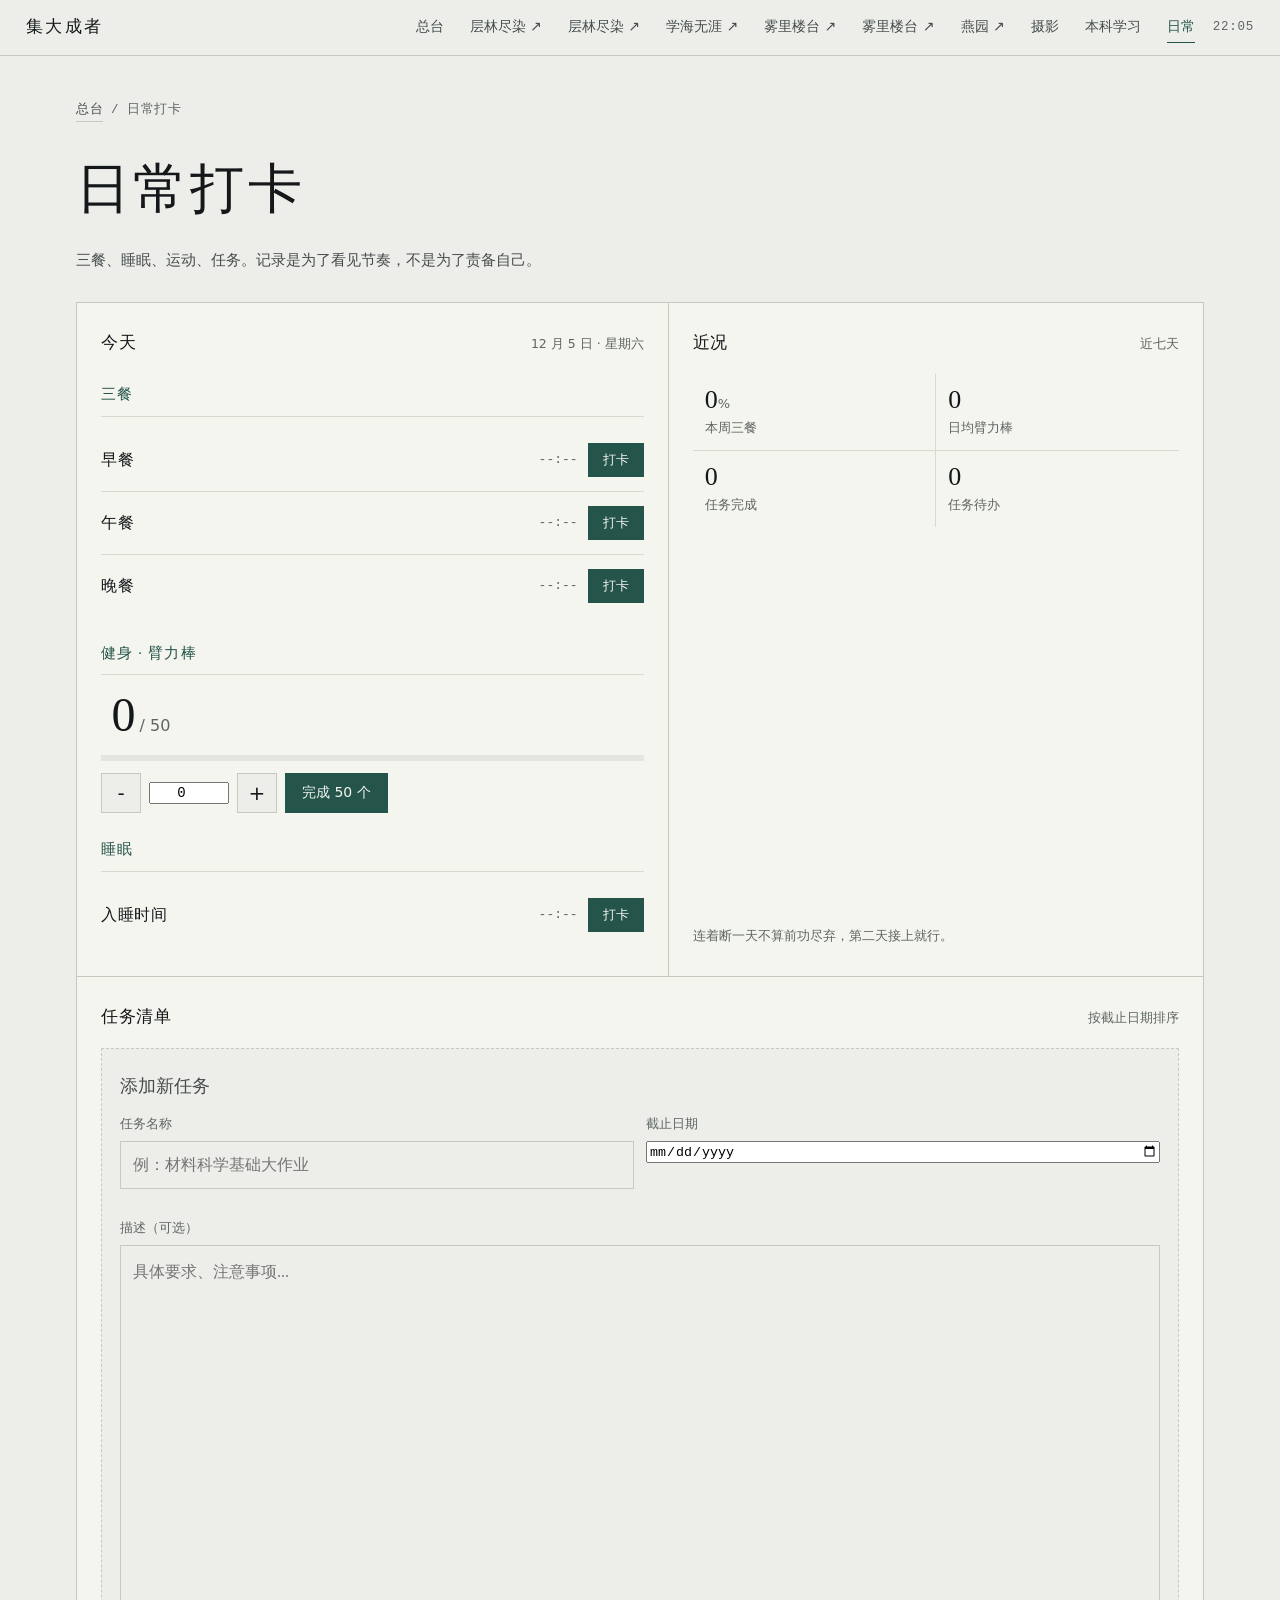
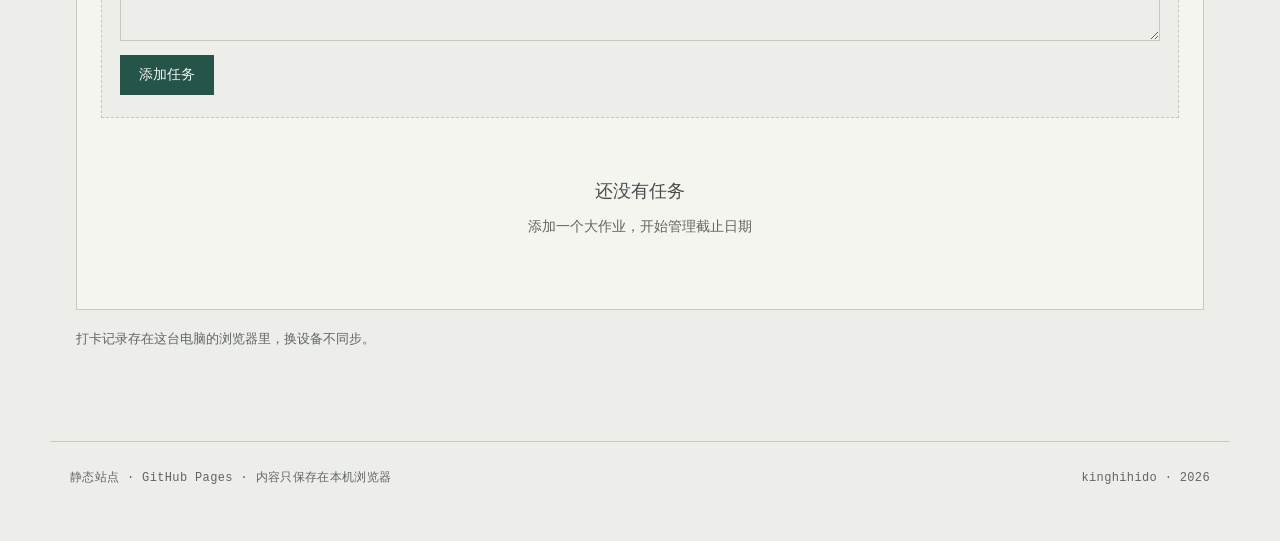
==== commit 0dda04ab: "导航补齐三站外链 - 四个页面的导航各加上层林尽染与雾里楼台，与学海无涯并列 - 三站一律 ↗ 外链，不再只有文献一个站露在外面" ====
--- a/discipline.html
+++ b/discipline.html
@@ -1,247 +1,251 @@
-<!DOCTYPE html>
-<html lang="zh-CN">
-<head>
-<meta charset="utf-8">
-<meta name="viewport" content="width=device-width, initial-scale=1">
-<title>日常打卡 · 集大成者</title>
-<link rel="icon" href="data:image/svg+xml,%3Csvg xmlns='http://www.w3.org/2000/svg' viewBox='0 0 32 32'%3E%3Crect width='32' height='32' fill='%2324544a'/%3E%3Crect x='7' y='7' width='18' height='18' fill='none' stroke='%23edeEE9' stroke-width='2'/%3E%3C/svg%3E">
-<link rel="stylesheet" href="assets/style.css">
-</head>
-<body>
-<nav class="topbar">
-  <a class="brand" href="index.html">集大成者</a>
-  <ul class="nav">
-    <li><a href="index.html">总台</a></li>
-    <li><a href="https://kinghihido.github.io/wuli-loutai/" target="_blank" rel="noopener">层林尽染 ↗</a></li>
-    <li><a href="photography.html">摄影</a></li>
-    <li><a href="study.html">本科学习</a></li>
-    <li><a href="https://kinghihido.github.io/paper-reading/" target="_blank" rel="noopener">学海无涯 &#8599;</a></li>
-    <li><a href="discipline.html" aria-current="page">日常</a></li>
-  </ul>
-  <span class="topbar-clock" id="navClock">--:--</span>
-</nav>
-<main class="page">
-  <p class="crumb"><a href="index.html">总台</a><span>/</span><span>日常打卡</span></p>
-  <h1 class="page-title">日常打卡</h1>
-  <p class="page-desc">三餐、睡眠、运动、任务。记录是为了看见节奏，不是为了责备自己。</p>
-  <div class="work">
-    <section class="work-cell">
-      <div class="cell-head">
-        <h2 class="cell-title">今天</h2>
-        <span class="hint" id="todayLabel">—</span>
-      </div>
-      <div class="section-label">三餐</div>
-      <div id="mealCheckins"></div>
-      <div class="section-label">健身 · 臂力棒</div>
-      <div id="fitnessCheckin"></div>
-      <div class="section-label">睡眠</div>
-      <div id="sleepCheckin"></div>
-    </section>
-    <section class="work-cell cell-flex">
-      <div class="cell-head">
-        <h2 class="cell-title">近况</h2>
-        <span class="hint">近七天</span>
-      </div>
-      <div class="summary-grid">
-        <div class="summary-cell">
-          <div class="lit-num" id="mealPct">0<small style="font-size:13px;font-family:var(--sans);color:var(--ink-3)">%</small></div>
-          <div class="lit-k">本周三餐</div>
-        </div>
-        <div class="summary-cell">
-          <div class="lit-num" id="fitnessAvg">0</div>
-          <div class="lit-k">日均臂力棒</div>
-        </div>
-        <div class="summary-cell">
-          <div class="lit-num" id="taskDone">0</div>
-          <div class="lit-k">任务完成</div>
-        </div>
-        <div class="summary-cell">
-          <div class="lit-num" id="taskPending">0</div>
-          <div class="lit-k">任务待办</div>
-        </div>
-      </div>
-      <p class="hint" style="margin:auto 0 0;padding-top:16px">连着断一天不算前功尽弃，第二天接上就行。</p>
-    </section>
-    <section class="work-cell" style="grid-column:1 / -1">
-      <div class="cell-head">
-        <h2 class="cell-title">任务清单</h2>
-        <span class="hint">按截止日期排序</span>
-      </div>
-      <div class="slot" style="margin-bottom:18px">
-        <p style="font-family:var(--serif);font-size:18px;color:var(--ink-2);margin:0 0 12px">添加新任务</p>
-        <div class="form-row">
-          <div class="field">
-            <label for="taskTitle">任务名称</label>
-            <input type="text" id="taskTitle" placeholder="例：材料科学基础大作业">
-          </div>
-          <div class="field">
-            <label for="taskDeadline">截止日期</label>
-            <input type="date" id="taskDeadline">
-          </div>
-        </div>
-        <div class="field">
-          <label for="taskDesc">描述（可选）</label>
-          <textarea id="taskDesc" rows="2" placeholder="具体要求、注意事项..."></textarea>
-        </div>
-        <button class="btn" id="addTaskBtn">添加任务</button>
-      </div>
-      <div id="taskList"></div>
-    </section>
-  </div>
-  <p class="hint" style="margin-top:18px">打卡记录存在这台电脑的浏览器里，换设备不同步。</p>
-</main>
-<footer class="foot">
-  <p>静态站点 · GitHub Pages · 内容只保存在本机浏览器</p>
-  <p>kinghihido · 2026</p>
-</footer>
-<div class="toast" id="toast" role="status" aria-live="polite"></div>
-<script>
-(function () {
-  "use strict";
-  try { localStorage.setItem("__jdc_probe","1"); localStorage.removeItem("__jdc_probe"); }
-  catch (err) {
-    var warn = document.createElement("p"); warn.className = "notice";
-    warn.innerHTML = "<strong>存不下打卡。</strong>现在是直接打开本地文件，浏览器多数会禁掉网页存储。换成发布后的网址访问，记录才会留下。";
-    document.querySelector("main").insertBefore(warn, document.querySelector("main").firstChild);
-  }
-  var MEAL_KEY = "jdc.meals", FITNESS_KEY = "jdc.fitness", TASKS_KEY = "jdc.tasks";
-  var MEALS = ["早餐", "午餐", "晚餐"], GOAL = 50;
-  var WEEK = ["日","一","二","三","四","五","六"];
-  function pad(n){return n<10?"0"+n:String(n)}
-  function dayKey(d){return d.getFullYear()+"-"+pad(d.getMonth()+1)+"-"+pad(d.getDate())}
-  function toast(msg){var el=document.getElementById("toast");el.textContent=msg;el.classList.add("show");clearTimeout(toast._t);toast._t=setTimeout(function(){el.classList.remove("show")},1800)}
-  function readObj(key){try{var v=JSON.parse(localStorage.getItem(key)||"{}");return v&&typeof v==="object"&&!Array.isArray(v)?v:{}}catch(e){return{}}}
-  function readArr(key){try{var v=JSON.parse(localStorage.getItem(key)||"[]");return Array.isArray(v)?v:[]}catch(e){return[]}}
-  function write(key,data){try{localStorage.setItem(key,JSON.stringify(data));return true}catch(e){toast("保存失败");return false}}
-
-  var today = dayKey(new Date());
-  document.getElementById("todayLabel").textContent =
-    (new Date().getMonth()+1)+" 月 "+new Date().getDate()+" 日 · 星期"+WEEK[new Date().getDay()];
-
-  /* 三餐 */
-  var mealState = readObj(MEAL_KEY);
-  if (!mealState[today]) mealState[today] = {};
-  var mealBox = document.getElementById("mealCheckins");
-  MEALS.forEach(function(name){
-    var row=document.createElement("div");row.className="checkin-row";
-    var label=document.createElement("span");label.className="checkin-label";label.textContent=name;
-    var controls=document.createElement("div");controls.className="checkin-controls";
-    var timeSpan=document.createElement("span");timeSpan.className="checkin-time";
-    var rec=mealState[today][name];timeSpan.textContent=rec?rec.time:"--:--";
-    var btn=document.createElement("button");btn.className="checkin-btn"+(rec?" done":"");btn.textContent=rec?"已打卡":"打卡";
-    btn.addEventListener("click",function(){
-      if(mealState[today][name]){delete mealState[today][name];btn.textContent="打卡";btn.classList.remove("done");timeSpan.textContent="--:--"}
-      else{var now=new Date();mealState[today][name]={time:pad(now.getHours())+":"+pad(now.getMinutes())};btn.textContent="已打卡";btn.classList.add("done");timeSpan.textContent=mealState[today][name].time;toast(name+" 打卡成功")}
-      write(MEAL_KEY,mealState);updateStats();
-    });
-    controls.appendChild(timeSpan);controls.appendChild(btn);row.appendChild(label);row.appendChild(controls);mealBox.appendChild(row);
-  });
-
-  /* 健身 */
-  var fitState = readObj(FITNESS_KEY);
-  if (!fitState[today]) fitState[today] = {count:0};
-  var fitBox = document.getElementById("fitnessCheckin");fitBox.innerHTML="";
-  var display=document.createElement("div");display.className="counter-display";
-  var num=document.createElement("span");num.className="counter-num";
-  function refreshNum(){num.innerHTML=fitState[today].count+'<small>/ '+GOAL+'</small>'}
-  refreshNum();
-  var track=document.createElement("div");track.className="progress-track";
-  var fill=document.createElement("div");fill.className="progress-fill";
-  function refreshBar(){var p=Math.min(100,Math.round((fitState[today].count/GOAL)*100));fill.style.width=p+"%";fill.className="progress-fill"+(p>=100?" complete":"")}
-  track.appendChild(fill);refreshBar();
-  var ctrls=document.createElement("div");ctrls.className="counter-controls";
-  var minusBtn=document.createElement("button");minusBtn.className="counter-btn";minusBtn.textContent="-";
-  minusBtn.addEventListener("click",function(){if(fitState[today].count>0){fitState[today].count--;refreshNum();refreshBar();input.value=fitState[today].count;doneBtn.textContent=fitState[today].count>=GOAL?"已完成":"完成 "+GOAL+" 个";write(FITNESS_KEY,fitState);updateStats()}});
-  var input=document.createElement("input");input.type="number";input.className="counter-input";input.min="0";input.value=fitState[today].count;
-  input.addEventListener("change",function(){var v=parseInt(input.value)||0;if(v<0)v=0;fitState[today].count=v;refreshNum();refreshBar();doneBtn.textContent=v>=GOAL?"已完成":"完成 "+GOAL+" 个";write(FITNESS_KEY,fitState);updateStats()});
-  var plusBtn=document.createElement("button");plusBtn.className="counter-btn";plusBtn.textContent="+";
-  plusBtn.addEventListener("click",function(){fitState[today].count++;refreshNum();refreshBar();input.value=fitState[today].count;doneBtn.textContent=fitState[today].count>=GOAL?"已完成":"完成 "+GOAL+" 个";write(FITNESS_KEY,fitState);updateStats()});
-  var doneBtn=document.createElement("button");doneBtn.className="counter-btn primary";doneBtn.textContent=fitState[today].count>=GOAL?"已完成":"完成 "+GOAL+" 个";
-  doneBtn.addEventListener("click",function(){fitState[today].count=GOAL;refreshNum();refreshBar();input.value=GOAL;doneBtn.textContent="已完成";write(FITNESS_KEY,fitState);toast("臂力棒 "+GOAL+" 个，完成！");updateStats()});
-  ctrls.appendChild(minusBtn);ctrls.appendChild(input);ctrls.appendChild(plusBtn);ctrls.appendChild(doneBtn);
-  display.appendChild(num);fitBox.appendChild(display);fitBox.appendChild(track);fitBox.appendChild(ctrls);
-
-  /* 睡眠 */
-  var sleepState = readObj(MEAL_KEY);
-  if (!sleepState[today]) sleepState[today] = {};
-  var sleepBox = document.getElementById("sleepCheckin");
-  var sleepRow=document.createElement("div");sleepRow.className="checkin-row";
-  var sleepLabel=document.createElement("span");sleepLabel.className="checkin-label";sleepLabel.textContent="入睡时间";
-  var sleepControls=document.createElement("div");sleepControls.className="checkin-controls";
-  var sleepTime=document.createElement("span");sleepTime.className="checkin-time";
-  var sleepRec=sleepState[today]["睡眠"];sleepTime.textContent=sleepRec?sleepRec.time:"--:--";
-  var sleepBtn=document.createElement("button");sleepBtn.className="checkin-btn"+(sleepRec?" done":"");sleepBtn.textContent=sleepRec?"已打卡":"打卡";
-  sleepBtn.addEventListener("click",function(){
-    if(sleepState[today]["睡眠"]){delete sleepState[today]["睡眠"];sleepBtn.textContent="打卡";sleepBtn.classList.remove("done");sleepTime.textContent="--:--"}
-    else{var now=new Date();sleepState[today]["睡眠"]={time:pad(now.getHours())+":"+pad(now.getMinutes())};sleepBtn.textContent="已打卡";sleepBtn.classList.add("done");sleepTime.textContent=sleepState[today]["睡眠"].time;toast("睡眠打卡成功")}
-    write(MEAL_KEY,sleepState);updateStats();
-  });
-  sleepControls.appendChild(sleepTime);sleepControls.appendChild(sleepBtn);sleepRow.appendChild(sleepLabel);sleepRow.appendChild(sleepControls);sleepBox.appendChild(sleepRow);
-
-  /* 任务清单 */
-  var tasks = readArr(TASKS_KEY);
-  var taskList=document.getElementById("taskList");
-  var titleInput=document.getElementById("taskTitle");
-  var deadlineInput=document.getElementById("taskDeadline");
-  var descInput=document.getElementById("taskDesc");
-  var addBtn=document.getElementById("addTaskBtn");
-  addBtn.addEventListener("click",function(){
-    var title=titleInput.value.trim(),deadline=deadlineInput.value,desc=descInput.value.trim();
-    if(!title){toast("请输入任务名称");return}
-    if(!deadline){toast("请选择截止日期");return}
-    tasks.push({id:Date.now(),title:title,deadline:deadline,desc:desc,done:false,createdAt:Date.now()});
-    write(TASKS_KEY,tasks);titleInput.value="";deadlineInput.value="";descInput.value="";renderTasks();updateStats();toast("任务已添加");
-  });
-  function renderTasks(){
-    taskList.innerHTML="";
-    if(tasks.length===0){var empty=document.createElement("div");empty.className="empty-state";empty.innerHTML="<strong>还没有任务</strong>添加一个大作业，开始管理截止日期";taskList.appendChild(empty);return}
-    var sorted=tasks.slice().sort(function(a,b){if(a.done!==b.done)return a.done?1:-1;return new Date(a.deadline)-new Date(b.deadline)});
-    var now=new Date();now.setHours(0,0,0,0);
-    sorted.forEach(function(task){
-      var card=document.createElement("div");
-      var deadline=new Date(task.deadline);deadline.setHours(0,0,0,0);
-      var daysLeft=Math.ceil((deadline-now)/(1000*60*60*24));
-      if(!task.done&&daysLeft<0)card.className="task-card overdue";
-      else if(!task.done&&daysLeft<=3)card.className="task-card urgent";
-      else card.className="task-card";
-      var head=document.createElement("div");head.className="task-head";
-      var title=document.createElement("h3");title.className="task-title"+(task.done?" done":"");title.textContent=task.title;
-      var actions=document.createElement("div");actions.className="task-actions";
-      var toggleBtn=document.createElement("button");toggleBtn.textContent=task.done?"↩ 撤销":"✓ 完成";
-      toggleBtn.addEventListener("click",function(){task.done=!task.done;write(TASKS_KEY,tasks);renderTasks();updateStats();toast(task.done?"任务已完成":"任务已恢复")});
-      var delBtn=document.createElement("button");delBtn.textContent="✕ 删除";
-      delBtn.addEventListener("click",function(){if(confirm("确定删除？")){tasks=tasks.filter(function(t){return t.id!==task.id});write(TASKS_KEY,tasks);renderTasks();updateStats();toast("任务已删除")}});
-      actions.appendChild(toggleBtn);actions.appendChild(delBtn);head.appendChild(title);head.appendChild(actions);
-      var meta=document.createElement("div");meta.className="task-meta";
-      var dlSpan=document.createElement("span");var dlDate=new Date(task.deadline);dlSpan.textContent="截止 "+dlDate.getFullYear()+"."+pad(dlDate.getMonth()+1)+"."+pad(dlDate.getDate());
-      var stSpan=document.createElement("span");
-      if(task.done){stSpan.textContent="已完成";stSpan.style.color="var(--accent)"}
-      else if(daysLeft<0){stSpan.textContent="已逾期 "+Math.abs(daysLeft)+" 天";stSpan.className="overdue"}
-      else if(daysLeft===0){stSpan.textContent="今天截止";stSpan.className="urgent"}
-      else if(daysLeft<=3){stSpan.textContent="还剩 "+daysLeft+" 天";stSpan.className="urgent"}
-      else{stSpan.textContent="还剩 "+daysLeft+" 天"}
-      meta.appendChild(dlSpan);meta.appendChild(stSpan);card.appendChild(head);card.appendChild(meta);
-      if(task.desc){var desc=document.createElement("div");desc.className="task-desc";desc.textContent=task.desc;card.appendChild(desc)}
-      taskList.appendChild(card);
-    });
-  }
-  renderTasks();
-
-  /* 统计 */
-  function updateStats(){
-    var days=[];for(var i=6;i>=0;i--){var d=new Date();d.setDate(d.getDate()-i);days.push(dayKey(d))}
-    var mealTotal=0,mealPossible=days.length*MEALS.length;
-    days.forEach(function(dk){var rec=mealState[dk]||{};MEALS.forEach(function(m){if(rec[m])mealTotal++})});
-    document.getElementById("mealPct").innerHTML=Math.round((mealTotal/mealPossible)*100)+'<small style="font-size:13px;font-family:var(--sans);color:var(--ink-3)">%</small>';
-    var fitTotal=0;days.forEach(function(dk){var rec=fitState[dk];if(rec)fitTotal+=(rec.count||0)});
-    document.getElementById("fitnessAvg").textContent=Math.round(fitTotal/days.length);
-    var doneCount=0,pendingCount=0;tasks.forEach(function(t){if(t.done)doneCount++;else pendingCount++});
-    document.getElementById("taskDone").textContent=doneCount;
-    document.getElementById("taskPending").textContent=pendingCount;
-  }
-  updateStats();
-  (function clock(){var d=new Date();document.getElementById("navClock").textContent=pad(d.getHours())+":"+pad(d.getMinutes())})();
-})();
-</script>
-</body>
+<!DOCTYPE html>
+<html lang="zh-CN">
+<head>
+<meta charset="utf-8">
+<meta name="viewport" content="width=device-width, initial-scale=1">
+<title>日常打卡 · 集大成者</title>
+<link rel="icon" href="data:image/svg+xml,%3Csvg xmlns='http://www.w3.org/2000/svg' viewBox='0 0 32 32'%3E%3Crect width='32' height='32' fill='%2324544a'/%3E%3Crect x='7' y='7' width='18' height='18' fill='none' stroke='%23edeEE9' stroke-width='2'/%3E%3C/svg%3E">
+<link rel="stylesheet" href="assets/style.css">
+</head>
+<body>
+<nav class="topbar">
+  <a class="brand" href="index.html">集大成者</a>
+  <ul class="nav">
+    <li><a href="index.html">总台</a></li>
+    <li><a href="https://kinghihido.github.io/wuli-loutai/" target="_blank" rel="noopener">层林尽染 &#8599;</a></li>
+    <li><a href="https://kinghihido.github.io/cenglin-jinran/" target="_blank" rel="noopener">层林尽染 &#8599;</a></li>
+    <li><a href="https://kinghihido.github.io/paper-reading/" target="_blank" rel="noopener">学海无涯 &#8599;</a></li>
+    <li><a href="https://kinghihido.github.io/wuliloutai-writing/" target="_blank" rel="noopener">雾里楼台 &#8599;</a></li>
+    <li><a href="https://kinghihido.github.io/wuliloutai-writing/" target="_blank" rel="noopener">雾里楼台 &#8599;</a></li>
+    <li><a href="https://kinghihido.github.io/yanyuan-poi/" target="_blank" rel="noopener">燕园 &#8599;</a></li>
+    <li><a href="photography.html">摄影</a></li>
+    <li><a href="study.html">本科学习</a></li>
+    <li><a href="discipline.html" aria-current="page">日常</a></li>
+  </ul>
+  <span class="topbar-clock" id="navClock">--:--</span>
+</nav>
+<main class="page">
+  <p class="crumb"><a href="index.html">总台</a><span>/</span><span>日常打卡</span></p>
+  <h1 class="page-title">日常打卡</h1>
+  <p class="page-desc">三餐、睡眠、运动、任务。记录是为了看见节奏，不是为了责备自己。</p>
+  <div class="work">
+    <section class="work-cell">
+      <div class="cell-head">
+        <h2 class="cell-title">今天</h2>
+        <span class="hint" id="todayLabel">—</span>
+      </div>
+      <div class="section-label">三餐</div>
+      <div id="mealCheckins"></div>
+      <div class="section-label">健身 · 臂力棒</div>
+      <div id="fitnessCheckin"></div>
+      <div class="section-label">睡眠</div>
+      <div id="sleepCheckin"></div>
+    </section>
+    <section class="work-cell cell-flex">
+      <div class="cell-head">
+        <h2 class="cell-title">近况</h2>
+        <span class="hint">近七天</span>
+      </div>
+      <div class="summary-grid">
+        <div class="summary-cell">
+          <div class="lit-num" id="mealPct">0<small style="font-size:13px;font-family:var(--sans);color:var(--ink-3)">%</small></div>
+          <div class="lit-k">本周三餐</div>
+        </div>
+        <div class="summary-cell">
+          <div class="lit-num" id="fitnessAvg">0</div>
+          <div class="lit-k">日均臂力棒</div>
+        </div>
+        <div class="summary-cell">
+          <div class="lit-num" id="taskDone">0</div>
+          <div class="lit-k">任务完成</div>
+        </div>
+        <div class="summary-cell">
+          <div class="lit-num" id="taskPending">0</div>
+          <div class="lit-k">任务待办</div>
+        </div>
+      </div>
+      <p class="hint" style="margin:auto 0 0;padding-top:16px">连着断一天不算前功尽弃，第二天接上就行。</p>
+    </section>
+    <section class="work-cell" style="grid-column:1 / -1">
+      <div class="cell-head">
+        <h2 class="cell-title">任务清单</h2>
+        <span class="hint">按截止日期排序</span>
+      </div>
+      <div class="slot" style="margin-bottom:18px">
+        <p style="font-family:var(--serif);font-size:18px;color:var(--ink-2);margin:0 0 12px">添加新任务</p>
+        <div class="form-row">
+          <div class="field">
+            <label for="taskTitle">任务名称</label>
+            <input type="text" id="taskTitle" placeholder="例：材料科学基础大作业">
+          </div>
+          <div class="field">
+            <label for="taskDeadline">截止日期</label>
+            <input type="date" id="taskDeadline">
+          </div>
+        </div>
+        <div class="field">
+          <label for="taskDesc">描述（可选）</label>
+          <textarea id="taskDesc" rows="2" placeholder="具体要求、注意事项..."></textarea>
+        </div>
+        <button class="btn" id="addTaskBtn">添加任务</button>
+      </div>
+      <div id="taskList"></div>
+    </section>
+  </div>
+  <p class="hint" style="margin-top:18px">打卡记录存在这台电脑的浏览器里，换设备不同步。</p>
+</main>
+<footer class="foot">
+  <p>静态站点 · GitHub Pages · 内容只保存在本机浏览器</p>
+  <p>kinghihido · 2026</p>
+</footer>
+<div class="toast" id="toast" role="status" aria-live="polite"></div>
+<script>
+(function () {
+  "use strict";
+  try { localStorage.setItem("__jdc_probe","1"); localStorage.removeItem("__jdc_probe"); }
+  catch (err) {
+    var warn = document.createElement("p"); warn.className = "notice";
+    warn.innerHTML = "<strong>存不下打卡。</strong>现在是直接打开本地文件，浏览器多数会禁掉网页存储。换成发布后的网址访问，记录才会留下。";
+    document.querySelector("main").insertBefore(warn, document.querySelector("main").firstChild);
+  }
+  var MEAL_KEY = "jdc.meals", FITNESS_KEY = "jdc.fitness", TASKS_KEY = "jdc.tasks";
+  var MEALS = ["早餐", "午餐", "晚餐"], GOAL = 50;
+  var WEEK = ["日","一","二","三","四","五","六"];
+  function pad(n){return n<10?"0"+n:String(n)}
+  function dayKey(d){return d.getFullYear()+"-"+pad(d.getMonth()+1)+"-"+pad(d.getDate())}
+  function toast(msg){var el=document.getElementById("toast");el.textContent=msg;el.classList.add("show");clearTimeout(toast._t);toast._t=setTimeout(function(){el.classList.remove("show")},1800)}
+  function readObj(key){try{var v=JSON.parse(localStorage.getItem(key)||"{}");return v&&typeof v==="object"&&!Array.isArray(v)?v:{}}catch(e){return{}}}
+  function readArr(key){try{var v=JSON.parse(localStorage.getItem(key)||"[]");return Array.isArray(v)?v:[]}catch(e){return[]}}
+  function write(key,data){try{localStorage.setItem(key,JSON.stringify(data));return true}catch(e){toast("保存失败");return false}}
+
+  var today = dayKey(new Date());
+  document.getElementById("todayLabel").textContent =
+    (new Date().getMonth()+1)+" 月 "+new Date().getDate()+" 日 · 星期"+WEEK[new Date().getDay()];
+
+  /* 三餐 */
+  var mealState = readObj(MEAL_KEY);
+  if (!mealState[today]) mealState[today] = {};
+  var mealBox = document.getElementById("mealCheckins");
+  MEALS.forEach(function(name){
+    var row=document.createElement("div");row.className="checkin-row";
+    var label=document.createElement("span");label.className="checkin-label";label.textContent=name;
+    var controls=document.createElement("div");controls.className="checkin-controls";
+    var timeSpan=document.createElement("span");timeSpan.className="checkin-time";
+    var rec=mealState[today][name];timeSpan.textContent=rec?rec.time:"--:--";
+    var btn=document.createElement("button");btn.className="checkin-btn"+(rec?" done":"");btn.textContent=rec?"已打卡":"打卡";
+    btn.addEventListener("click",function(){
+      if(mealState[today][name]){delete mealState[today][name];btn.textContent="打卡";btn.classList.remove("done");timeSpan.textContent="--:--"}
+      else{var now=new Date();mealState[today][name]={time:pad(now.getHours())+":"+pad(now.getMinutes())};btn.textContent="已打卡";btn.classList.add("done");timeSpan.textContent=mealState[today][name].time;toast(name+" 打卡成功")}
+      write(MEAL_KEY,mealState);updateStats();
+    });
+    controls.appendChild(timeSpan);controls.appendChild(btn);row.appendChild(label);row.appendChild(controls);mealBox.appendChild(row);
+  });
+
+  /* 健身 */
+  var fitState = readObj(FITNESS_KEY);
+  if (!fitState[today]) fitState[today] = {count:0};
+  var fitBox = document.getElementById("fitnessCheckin");fitBox.innerHTML="";
+  var display=document.createElement("div");display.className="counter-display";
+  var num=document.createElement("span");num.className="counter-num";
+  function refreshNum(){num.innerHTML=fitState[today].count+'<small>/ '+GOAL+'</small>'}
+  refreshNum();
+  var track=document.createElement("div");track.className="progress-track";
+  var fill=document.createElement("div");fill.className="progress-fill";
+  function refreshBar(){var p=Math.min(100,Math.round((fitState[today].count/GOAL)*100));fill.style.width=p+"%";fill.className="progress-fill"+(p>=100?" complete":"")}
+  track.appendChild(fill);refreshBar();
+  var ctrls=document.createElement("div");ctrls.className="counter-controls";
+  var minusBtn=document.createElement("button");minusBtn.className="counter-btn";minusBtn.textContent="-";
+  minusBtn.addEventListener("click",function(){if(fitState[today].count>0){fitState[today].count--;refreshNum();refreshBar();input.value=fitState[today].count;doneBtn.textContent=fitState[today].count>=GOAL?"已完成":"完成 "+GOAL+" 个";write(FITNESS_KEY,fitState);updateStats()}});
+  var input=document.createElement("input");input.type="number";input.className="counter-input";input.min="0";input.value=fitState[today].count;
+  input.addEventListener("change",function(){var v=parseInt(input.value)||0;if(v<0)v=0;fitState[today].count=v;refreshNum();refreshBar();doneBtn.textContent=v>=GOAL?"已完成":"完成 "+GOAL+" 个";write(FITNESS_KEY,fitState);updateStats()});
+  var plusBtn=document.createElement("button");plusBtn.className="counter-btn";plusBtn.textContent="+";
+  plusBtn.addEventListener("click",function(){fitState[today].count++;refreshNum();refreshBar();input.value=fitState[today].count;doneBtn.textContent=fitState[today].count>=GOAL?"已完成":"完成 "+GOAL+" 个";write(FITNESS_KEY,fitState);updateStats()});
+  var doneBtn=document.createElement("button");doneBtn.className="counter-btn primary";doneBtn.textContent=fitState[today].count>=GOAL?"已完成":"完成 "+GOAL+" 个";
+  doneBtn.addEventListener("click",function(){fitState[today].count=GOAL;refreshNum();refreshBar();input.value=GOAL;doneBtn.textContent="已完成";write(FITNESS_KEY,fitState);toast("臂力棒 "+GOAL+" 个，完成！");updateStats()});
+  ctrls.appendChild(minusBtn);ctrls.appendChild(input);ctrls.appendChild(plusBtn);ctrls.appendChild(doneBtn);
+  display.appendChild(num);fitBox.appendChild(display);fitBox.appendChild(track);fitBox.appendChild(ctrls);
+
+  /* 睡眠 */
+  var sleepState = readObj(MEAL_KEY);
+  if (!sleepState[today]) sleepState[today] = {};
+  var sleepBox = document.getElementById("sleepCheckin");
+  var sleepRow=document.createElement("div");sleepRow.className="checkin-row";
+  var sleepLabel=document.createElement("span");sleepLabel.className="checkin-label";sleepLabel.textContent="入睡时间";
+  var sleepControls=document.createElement("div");sleepControls.className="checkin-controls";
+  var sleepTime=document.createElement("span");sleepTime.className="checkin-time";
+  var sleepRec=sleepState[today]["睡眠"];sleepTime.textContent=sleepRec?sleepRec.time:"--:--";
+  var sleepBtn=document.createElement("button");sleepBtn.className="checkin-btn"+(sleepRec?" done":"");sleepBtn.textContent=sleepRec?"已打卡":"打卡";
+  sleepBtn.addEventListener("click",function(){
+    if(sleepState[today]["睡眠"]){delete sleepState[today]["睡眠"];sleepBtn.textContent="打卡";sleepBtn.classList.remove("done");sleepTime.textContent="--:--"}
+    else{var now=new Date();sleepState[today]["睡眠"]={time:pad(now.getHours())+":"+pad(now.getMinutes())};sleepBtn.textContent="已打卡";sleepBtn.classList.add("done");sleepTime.textContent=sleepState[today]["睡眠"].time;toast("睡眠打卡成功")}
+    write(MEAL_KEY,sleepState);updateStats();
+  });
+  sleepControls.appendChild(sleepTime);sleepControls.appendChild(sleepBtn);sleepRow.appendChild(sleepLabel);sleepRow.appendChild(sleepControls);sleepBox.appendChild(sleepRow);
+
+  /* 任务清单 */
+  var tasks = readArr(TASKS_KEY);
+  var taskList=document.getElementById("taskList");
+  var titleInput=document.getElementById("taskTitle");
+  var deadlineInput=document.getElementById("taskDeadline");
+  var descInput=document.getElementById("taskDesc");
+  var addBtn=document.getElementById("addTaskBtn");
+  addBtn.addEventListener("click",function(){
+    var title=titleInput.value.trim(),deadline=deadlineInput.value,desc=descInput.value.trim();
+    if(!title){toast("请输入任务名称");return}
+    if(!deadline){toast("请选择截止日期");return}
+    tasks.push({id:Date.now(),title:title,deadline:deadline,desc:desc,done:false,createdAt:Date.now()});
+    write(TASKS_KEY,tasks);titleInput.value="";deadlineInput.value="";descInput.value="";renderTasks();updateStats();toast("任务已添加");
+  });
+  function renderTasks(){
+    taskList.innerHTML="";
+    if(tasks.length===0){var empty=document.createElement("div");empty.className="empty-state";empty.innerHTML="<strong>还没有任务</strong>添加一个大作业，开始管理截止日期";taskList.appendChild(empty);return}
+    var sorted=tasks.slice().sort(function(a,b){if(a.done!==b.done)return a.done?1:-1;return new Date(a.deadline)-new Date(b.deadline)});
+    var now=new Date();now.setHours(0,0,0,0);
+    sorted.forEach(function(task){
+      var card=document.createElement("div");
+      var deadline=new Date(task.deadline);deadline.setHours(0,0,0,0);
+      var daysLeft=Math.ceil((deadline-now)/(1000*60*60*24));
+      if(!task.done&&daysLeft<0)card.className="task-card overdue";
+      else if(!task.done&&daysLeft<=3)card.className="task-card urgent";
+      else card.className="task-card";
+      var head=document.createElement("div");head.className="task-head";
+      var title=document.createElement("h3");title.className="task-title"+(task.done?" done":"");title.textContent=task.title;
+      var actions=document.createElement("div");actions.className="task-actions";
+      var toggleBtn=document.createElement("button");toggleBtn.textContent=task.done?"↩ 撤销":"✓ 完成";
+      toggleBtn.addEventListener("click",function(){task.done=!task.done;write(TASKS_KEY,tasks);renderTasks();updateStats();toast(task.done?"任务已完成":"任务已恢复")});
+      var delBtn=document.createElement("button");delBtn.textContent="✕ 删除";
+      delBtn.addEventListener("click",function(){if(confirm("确定删除？")){tasks=tasks.filter(function(t){return t.id!==task.id});write(TASKS_KEY,tasks);renderTasks();updateStats();toast("任务已删除")}});
+      actions.appendChild(toggleBtn);actions.appendChild(delBtn);head.appendChild(title);head.appendChild(actions);
+      var meta=document.createElement("div");meta.className="task-meta";
+      var dlSpan=document.createElement("span");var dlDate=new Date(task.deadline);dlSpan.textContent="截止 "+dlDate.getFullYear()+"."+pad(dlDate.getMonth()+1)+"."+pad(dlDate.getDate());
+      var stSpan=document.createElement("span");
+      if(task.done){stSpan.textContent="已完成";stSpan.style.color="var(--accent)"}
+      else if(daysLeft<0){stSpan.textContent="已逾期 "+Math.abs(daysLeft)+" 天";stSpan.className="overdue"}
+      else if(daysLeft===0){stSpan.textContent="今天截止";stSpan.className="urgent"}
+      else if(daysLeft<=3){stSpan.textContent="还剩 "+daysLeft+" 天";stSpan.className="urgent"}
+      else{stSpan.textContent="还剩 "+daysLeft+" 天"}
+      meta.appendChild(dlSpan);meta.appendChild(stSpan);card.appendChild(head);card.appendChild(meta);
+      if(task.desc){var desc=document.createElement("div");desc.className="task-desc";desc.textContent=task.desc;card.appendChild(desc)}
+      taskList.appendChild(card);
+    });
+  }
+  renderTasks();
+
+  /* 统计 */
+  function updateStats(){
+    var days=[];for(var i=6;i>=0;i--){var d=new Date();d.setDate(d.getDate()-i);days.push(dayKey(d))}
+    var mealTotal=0,mealPossible=days.length*MEALS.length;
+    days.forEach(function(dk){var rec=mealState[dk]||{};MEALS.forEach(function(m){if(rec[m])mealTotal++})});
+    document.getElementById("mealPct").innerHTML=Math.round((mealTotal/mealPossible)*100)+'<small style="font-size:13px;font-family:var(--sans);color:var(--ink-3)">%</small>';
+    var fitTotal=0;days.forEach(function(dk){var rec=fitState[dk];if(rec)fitTotal+=(rec.count||0)});
+    document.getElementById("fitnessAvg").textContent=Math.round(fitTotal/days.length);
+    var doneCount=0,pendingCount=0;tasks.forEach(function(t){if(t.done)doneCount++;else pendingCount++});
+    document.getElementById("taskDone").textContent=doneCount;
+    document.getElementById("taskPending").textContent=pendingCount;
+  }
+  updateStats();
+  (function clock(){var d=new Date();document.getElementById("navClock").textContent=pad(d.getHours())+":"+pad(d.getMinutes())})();
+})();
+</script>
+</body>
 </html>
--- a/assets/style.css
+++ b/assets/style.css
@@ -1,1094 +1,1164 @@
-/* ============================================================
-   集大成者 · 个人档案总台
-   纸色为底，宋体为骨，发丝线分格。全部页面共用。
-   ============================================================ */
-
-:root {
-  --paper: #edeEE9;
-  --paper-2: #e3e5de;
-  --panel: #f4f5ef;
-  --ink: #14181a;
-  --ink-1: #1c2124;
-  --ink-2: #454c4e;
-  --ink-3: #5e6563;
-  --bg-warm: #faf9f6;
-  --rule: #c6c9c0;
-  --rule-soft: #d8dad2;
-  --accent: #24544a;
-  --accent-deep: #1b443c;
-  --seal: #8e3a27;
-
-  --serif: "Songti SC", "STSong", "Noto Serif SC", "SimSun", "Times New Roman", serif;
-  --sans: "PingFang SC", "Microsoft YaHei UI", "Microsoft YaHei", "Segoe UI", system-ui, sans-serif;
-  --mono: "Consolas", "SFMono-Regular", "Menlo", monospace;
-}
-
-*, *::before, *::after { box-sizing: border-box; }
-
-html { -webkit-text-size-adjust: 100%; }
-
-body {
-  margin: 0;
-  background: var(--paper);
-  color: var(--ink);
-  font-family: var(--sans);
-  font-size: 15px;
-  line-height: 1.7;
-  -webkit-font-smoothing: antialiased;
-}
-
-a { color: var(--ink); }
-
-:focus-visible {
-  outline: 2px solid var(--accent);
-  outline-offset: 2px;
-}
-
-/* ---------- 顶栏 ---------- */
-
-.topbar {
-  position: sticky;
-  top: 0;
-  z-index: 20;
-  display: flex;
-  align-items: center;
-  gap: 18px;
-  padding: 11px 18px;
-  background: rgba(237, 238, 233, 0.94);
-  -webkit-backdrop-filter: blur(6px);
-  backdrop-filter: blur(6px);
-  border-bottom: 1px solid var(--rule);
-}
-
-.brand {
-  font-family: var(--serif);
-  font-size: 17px;
-  letter-spacing: 0.14em;
-  text-decoration: none;
-  color: var(--ink);
-  white-space: nowrap;
-  flex: 0 0 auto;
-}
-
-.nav {
-  display: flex;
-  gap: 20px;
-  list-style: none;
-  margin: 0;
-  padding: 0;
-  overflow-x: auto;
-  scrollbar-width: none;
-  flex: 1 1 auto;
-  min-width: 0;
-}
-.nav::-webkit-scrollbar { display: none; }
-
-.nav a {
-  display: inline-block;
-  font-size: 14px;
-  color: var(--ink-2);
-  text-decoration: none;
-  padding: 3px 0;
-  border-bottom: 1px solid transparent;
-  white-space: nowrap;
-}
-.nav a:hover { color: var(--ink); border-bottom-color: var(--ink); }
-.nav a[aria-current="page"] { color: var(--accent); border-bottom-color: var(--accent); }
-
-.topbar-clock {
-  display: none;
-  font-family: var(--mono);
-  font-size: 12.5px;
-  color: var(--ink-3);
-  letter-spacing: 0.06em;
-  flex: 0 0 auto;
-}
-
-/* ---------- 刊头 ---------- */
-
-.hero {
-  position: relative;
-  padding: 52px 20px 40px;
-  border-bottom: 1px solid var(--rule);
-  overflow: hidden;
-}
-
-.hero::before {
-  content: "";
-  position: absolute;
-  inset: 0;
-  background-image: repeating-linear-gradient(90deg, var(--rule) 0 1px, transparent 1px 72px);
-  opacity: 0.5;
-  pointer-events: none;
-  -webkit-mask-image: linear-gradient(180deg, rgba(0, 0, 0, 0.9), rgba(0, 0, 0, 0) 86%);
-  mask-image: linear-gradient(180deg, rgba(0, 0, 0, 0.9), rgba(0, 0, 0, 0) 86%);
-}
-
-.hero-inner {
-  position: relative;
-  max-width: 1180px;
-  margin: 0 auto;
-}
-
-.dateline {
-  display: flex;
-  flex-wrap: wrap;
-  align-items: center;
-  gap: 10px;
-  margin: 0 0 20px;
-  font-family: var(--mono);
-  font-size: 12.5px;
-  letter-spacing: 0.06em;
-  color: var(--ink-3);
-}
-.dateline .sep { color: var(--rule); }
-
-.wordmark {
-  font-family: var(--serif);
-  font-weight: 400;
-  font-size: clamp(44px, 10.5vw, 100px);
-  line-height: 1.04;
-  letter-spacing: 0.09em;
-  text-indent: 0.04em;
-  margin: 0 0 18px;
-}
-
-.lede {
-  max-width: 34em;
-  margin: 0 0 34px;
-  font-size: 15.5px;
-  color: var(--ink-2);
-}
-
-.hero-meta {
-  display: grid;
-  grid-template-columns: repeat(2, 1fr);
-  border-top: 1px solid var(--rule);
-  border-bottom: 1px solid var(--rule);
-}
-
-.meta-cell {
-  display: flex;
-  flex-direction: column;
-  gap: 2px;
-  padding: 14px 0;
-  border-left: 1px solid var(--rule);
-  padding-left: 16px;
-  min-width: 0;
-}
-.meta-cell:nth-child(2n + 1) { border-left: none; padding-left: 0; }
-
-.meta-k {
-  font-size: 12.5px;
-  color: var(--ink-3);
-  letter-spacing: 0.05em;
-}
-.meta-v {
-  font-family: var(--serif);
-  font-size: 26px;
-  line-height: 1.15;
-}
-.meta-v small { font-size: 13px; color: var(--ink-3); margin-left: 4px; font-family: var(--sans); }
-
-/* ---------- 五个模块 ---------- */
-
-.panels {
-  display: grid;
-  grid-template-columns: 1fr;
-  gap: 1px;
-  background: var(--rule);
-  border-bottom: 1px solid var(--rule);
-}
-
-.panel {
-  background: var(--panel);
-  padding: 26px 20px 28px;
-  display: flex;
-  flex-direction: column;
-  min-width: 0;
-}
-
-.panel-top {
-  display: flex;
-  align-items: baseline;
-  justify-content: space-between;
-  gap: 12px;
-  margin-bottom: 16px;
-}
-
-.kicker {
-  font-family: var(--serif);
-  font-size: 13px;
-  letter-spacing: 0.24em;
-  color: var(--accent);
-}
-
-.stat {
-  font-family: var(--mono);
-  font-size: 12px;
-  color: var(--ink-3);
-  white-space: nowrap;
-}
-
-.panel-title {
-  font-family: var(--serif);
-  font-weight: 400;
-  font-size: clamp(23px, 3.2vw, 30px);
-  letter-spacing: 0.05em;
-  margin: 0 0 10px;
-}
-
-.panel-desc {
-  margin: 0 0 20px;
-  max-width: 32em;
-  font-size: 14.5px;
-  color: var(--ink-2);
-}
-
-.panel-body {
-  flex: 1 1 auto;
-  display: flex;
-  flex-direction: column;
-  gap: 14px;
-  min-width: 0;
-}
-
-.enter {
-  align-self: flex-start;
-  margin-top: 22px;
-  font-size: 14px;
-  color: var(--ink);
-  text-decoration: none;
-  border-bottom: 1px solid var(--rule);
-  padding-bottom: 2px;
-}
-.enter:hover { color: var(--accent); border-bottom-color: var(--accent); }
-
-/* 创作：稿纸 */
-.paper-block {
-  flex: 1 1 auto;
-  min-height: 132px;
-  background-image: repeating-linear-gradient(180deg, transparent 0 31px, var(--rule-soft) 31px 32px);
-}
-.paper-lines {
-  margin: 0;
-  padding: 0;
-  font-family: var(--serif);
-  font-size: 16.5px;
-  line-height: 32px;
-  color: var(--ink-2);
-  overflow-wrap: anywhere;
-}
-.paper-lines em { font-style: normal; color: var(--ink-3); }
-
-/* 摄影 */
-.photo-figure { margin: 0; display: flex; flex-direction: column; flex: 1 1 auto; min-height: 0; }
-.photo-frame {
-  position: relative;
-  flex: 1 1 auto;
-  min-height: 250px;
-  background: var(--paper-2);
-  overflow: hidden;
-}
-.photo-frame img {
-  position: absolute;
-  inset: 0;
-  display: block;
-  width: 100%;
-  height: 100%;
-  object-fit: cover;
-  object-position: center 42%;
-}
-.photo-cap {
-  display: flex;
-  justify-content: space-between;
-  gap: 10px;
-  margin-top: 8px;
-  font-family: var(--mono);
-  font-size: 11.5px;
-  color: var(--ink-3);
-}
-
-/* 课表 */
-.course-list { display: flex; flex-direction: column; }
-
-/* 学习站入口 */
-.site-list { display: flex; flex-direction: column; }
-.site-row {
-  display: flex;
-  align-items: center;
-  justify-content: space-between;
-  gap: 14px;
-  padding: 11px 0;
-  border-top: 1px solid var(--rule-soft);
-  text-decoration: none;
-  color: var(--ink);
-  min-height: 44px;
-}
-.site-row:first-child { border-top: none; padding-top: 0; }
-.site-mark {
-  flex: 0 0 auto;
-  width: 26px;
-  height: 26px;
-  display: inline-flex;
-}
-.site-mark svg {
-  width: 100%;
-  height: 100%;
-  display: block;
-  border-radius: 6px;
-}
-.site-name {
-  font-family: var(--serif);
-  font-size: 16.5px;
-  letter-spacing: 0.04em;
-  flex: 0 0 auto;
-}
-.site-desc {
-  font-size: 12.5px;
-  color: var(--ink-3);
-  text-align: right;
-  flex: 1 1 auto;
-  min-width: 0;
-}
-.site-row:hover .site-name {
-  color: var(--accent);
-  text-decoration: underline;
-  text-underline-offset: 3px;
-}
-.site-row .site-out {
-  font-family: var(--mono);
-  font-size: 12px;
-  color: var(--ink-3);
-  flex: 0 0 auto;
-}
-
-/* 内页里更大的学习站条目 */
-.site-list--big .site-row {
-  padding: 16px 0;
-  gap: 18px;
-}
-.site-list--big .site-name { font-size: 21px; }
-.site-list--big .site-desc { font-size: 13px; max-width: 24em; }
-.site-list--big .site-mark { width: 34px; height: 34px; }
-.site-list--big .site-mark svg { border-radius: 8px; }
-.site-list--big .site-row:hover .site-out { color: var(--accent); }
-
-/* 总台上放大的本科学习站卡片 */
-.site-grid {
-  display: grid;
-  grid-template-columns: repeat(4, 1fr);
-  gap: 1px;
-  background: var(--rule);
-  border: 1px solid var(--rule);
-}
-.site-card {
-  display: flex;
-  align-items: center;
-  gap: 16px;
-  padding: 18px 20px;
-  background: var(--panel);
-  text-decoration: none;
-  color: var(--ink);
-  min-width: 0;
-}
-.site-card-body {
-  display: flex;
-  flex-direction: column;
-  gap: 3px;
-  min-width: 0;
-}
-.site-card-mark {
-  flex: 0 0 auto;
-  width: 44px;
-  height: 44px;
-}
-.site-card-mark svg {
-  width: 100%;
-  height: 100%;
-  display: block;
-  border-radius: 10px;
-}
-.site-card-name {
-  font-family: var(--serif);
-  font-size: 19px;
-  letter-spacing: 0.04em;
-}
-.site-card-desc {
-  font-size: 13px;
-  color: var(--ink-3);
-}
-.site-card:hover .site-card-name {
-  color: var(--accent);
-  text-decoration: underline;
-  text-underline-offset: 3px;
-}
-.course-row {
-  display: flex;
-  align-items: baseline;
-  justify-content: space-between;
-  gap: 10px;
-  padding: 7px 0;
-  font-size: 14px;
-  border-top: 1px solid var(--rule-soft);
-}
-.course-row:first-child { border-top: none; padding-top: 0; }
-.course-row .course-no {
-  font-family: var(--mono);
-  font-size: 11.5px;
-  color: var(--ink-3);
-  white-space: nowrap;
-}
-
-/* 文献计数 */
-.lit-stats {
-  display: grid;
-  grid-template-columns: repeat(3, 1fr);
-  gap: 14px;
-  border-top: 1px solid var(--rule-soft);
-  padding-top: 14px;
-}
-.lit-num {
-  font-family: var(--serif);
-  font-size: 30px;
-  line-height: 1.1;
-}
-.lit-k { font-size: 12.5px; color: var(--ink-3); margin-top: 2px; }
-
-.panel-note {
-  margin: auto 0 0;
-  padding-top: 12px;
-  border-top: 1px solid var(--rule-soft);
-  font-size: 13px;
-  line-height: 1.8;
-  color: var(--ink-3);
-}
-
-/* 打卡点 */
-.habit-dots { display: flex; flex-wrap: wrap; gap: 8px 16px; }
-.dot-chip {
-  display: inline-flex;
-  align-items: center;
-  gap: 7px;
-  font-size: 13.5px;
-  color: var(--ink-2);
-}
-.dot-mark {
-  width: 11px;
-  height: 11px;
-  border: 1px solid var(--ink-3);
-  background: transparent;
-  flex: 0 0 auto;
-}
-.dot-mark.on { background: var(--accent); border-color: var(--accent); }
-
-/* 总台上的近七天小格 */
-.mini-wrap { flex: 0 0 auto; }
-.mini-label {
-  margin: 0 0 6px;
-  font-family: var(--mono);
-  font-size: 11px;
-  letter-spacing: 0.06em;
-  color: var(--ink-3);
-}
-.mini-week {
-  display: grid;
-  grid-template-columns: repeat(7, 1fr);
-  gap: 3px;
-  width: 180px;
-}
-.mini-week span {
-  display: block;
-  height: 13px;
-  background: var(--paper);
-  border: 1px solid var(--rule);
-}
-.mini-week span.on { background: var(--accent); border-color: var(--accent); }
-
-/* ---------- 内页 ---------- */
-
-.page {
-  max-width: 1180px;
-  margin: 0 auto;
-  padding: 34px 20px 72px;
-}
-
-.crumb {
-  margin: 0 0 22px;
-  font-family: var(--mono);
-  font-size: 12.5px;
-  color: var(--ink-3);
-  letter-spacing: 0.04em;
-  display: flex;
-  gap: 8px;
-  flex-wrap: wrap;
-}
-.crumb a {
-  color: var(--ink-2);
-  text-decoration: none;
-  border-bottom: 1px solid var(--rule);
-}
-.crumb a:hover { color: var(--accent); border-bottom-color: var(--accent); }
-
-.page-title {
-  font-family: var(--serif);
-  font-weight: 400;
-  font-size: clamp(32px, 6vw, 54px);
-  letter-spacing: 0.06em;
-  margin: 0 0 12px;
-}
-
-.page-desc {
-  max-width: 40em;
-  margin: 0 0 30px;
-  color: var(--ink-2);
-  font-size: 14.5px;
-}
-
-.work {
-  display: grid;
-  grid-template-columns: 1fr;
-  gap: 1px;
-  background: var(--rule);
-  border: 1px solid var(--rule);
-}
-
-.work-cell {
-  background: var(--panel);
-  padding: 22px 20px 26px;
-  min-width: 0;
-}
-
-.cell-head {
-  display: flex;
-  align-items: baseline;
-  justify-content: space-between;
-  gap: 12px;
-  margin-bottom: 16px;
-  flex-wrap: wrap;
-}
-.cell-title {
-  font-family: var(--serif);
-  font-weight: 400;
-  font-size: 17px;
-  letter-spacing: 0.04em;
-  margin: 0;
-}
-
-/* 表单 */
-.field { display: flex; flex-direction: column; gap: 6px; margin-bottom: 14px; }
-.field > label { font-size: 13px; color: var(--ink-3); }
-
-input[type="text"], input[type="search"], input[type="url"], select, textarea {
-  width: 100%;
-  font-family: var(--sans);
-  font-size: 16px;
-  line-height: 1.6;
-  color: var(--ink);
-  background: var(--paper);
-  border: 1px solid var(--rule);
-  border-radius: 0;
-  padding: 10px 12px;
-  -webkit-appearance: none;
-  appearance: none;
-}
-select {
-  background-image: linear-gradient(45deg, transparent 50%, var(--ink-3) 50%), linear-gradient(135deg, var(--ink-3) 50%, transparent 50%);
-  background-position: calc(100% - 17px) 19px, calc(100% - 12px) 19px;
-  background-size: 5px 5px, 5px 5px;
-  background-repeat: no-repeat;
-  padding-right: 34px;
-}
-textarea {
-  font-family: var(--serif);
-  font-size: 16px;
-  line-height: 1.95;
-  min-height: 44vh;
-  resize: vertical;
-}
-
-.toolbar {
-  display: flex;
-  align-items: center;
-  justify-content: space-between;
-  gap: 12px;
-  flex-wrap: wrap;
-  margin-top: 12px;
-}
-.toolbar-end { display: flex; gap: 8px; flex-wrap: wrap; }
-
-.btn {
-  font-family: var(--sans);
-  font-size: 14px;
-  line-height: 1.4;
-  padding: 9px 18px;
-  min-height: 40px;
-  background: var(--accent);
-  color: #f4f5ef;
-  border: 1px solid var(--accent);
-  border-radius: 0;
-  cursor: pointer;
-}
-.btn:hover { background: var(--accent-deep); border-color: var(--accent-deep); }
-
-.btn-ghost {
-  background: transparent;
-  color: var(--ink);
-  border: 1px solid var(--rule);
-}
-.btn-ghost:hover { background: transparent; border-color: var(--ink-2); color: var(--ink); }
-
-.hint { font-size: 12.5px; color: var(--ink-3); }
-
-/* 列表 */
-.entry {
-  display: flex;
-  align-items: flex-start;
-  justify-content: space-between;
-  gap: 12px;
-  padding: 12px 0;
-  border-top: 1px solid var(--rule-soft);
-}
-.entry:first-child { border-top: none; padding-top: 0; }
-.entry-main { min-width: 0; flex: 1 1 auto; }
-.entry-open {
-  display: block;
-  width: 100%;
-  text-align: left;
-  padding: 0;
-  background: none;
-  border: none;
-  cursor: pointer;
-  font-family: var(--serif);
-  font-size: 16.5px;
-  line-height: 1.5;
-  color: var(--ink);
-  overflow-wrap: anywhere;
-}
-.entry-open:hover { color: var(--accent); }
-.entry-meta {
-  margin-top: 3px;
-  font-family: var(--mono);
-  font-size: 11.5px;
-  color: var(--ink-3);
-  letter-spacing: 0.03em;
-}
-.entry-actions { flex: 0 0 auto; display: flex; gap: 2px; }
-.entry-actions button {
-  font-size: 12.5px;
-  color: var(--ink-3);
-  background: none;
-  border: none;
-  cursor: pointer;
-  padding: 6px 6px;
-  min-height: 32px;
-}
-.entry-actions button:hover { color: var(--seal); text-decoration: underline; }
-
-.empty {
-  padding: 26px 0 8px;
-  font-size: 14px;
-  color: var(--ink-3);
-  border-top: 1px solid var(--rule-soft);
-}
-.empty strong {
-  display: block;
-  margin-bottom: 6px;
-  font-family: var(--serif);
-  font-weight: 400;
-  font-size: 18px;
-  color: var(--ink-2);
-}
-.empty p { margin: 0; max-width: 32em; }
-
-/* 相册 */
-.gallery {
-  display: grid;
-  grid-template-columns: repeat(2, 1fr);
-  gap: 1px;
-  background: var(--rule);
-  border: 1px solid var(--rule);
-}
-.shot { background: var(--panel); margin: 0; padding: 10px; min-width: 0; }
-.shot img {
-  display: block;
-  width: 100%;
-  aspect-ratio: 3 / 2;
-  object-fit: cover;
-  background: var(--paper-2);
-}
-.shot-bar {
-  display: flex;
-  align-items: center;
-  justify-content: space-between;
-  gap: 8px;
-  margin-top: 8px;
-  font-family: var(--mono);
-  font-size: 11.5px;
-  color: var(--ink-3);
-}
-
-/* 筛选片 */
-.chips { display: flex; flex-wrap: wrap; gap: 8px; }
-.chip {
-  font-size: 13px;
-  padding: 6px 13px;
-  min-height: 34px;
-  color: var(--ink-2);
-  background: transparent;
-  border: 1px solid var(--rule);
-  border-radius: 0;
-  cursor: pointer;
-}
-.chip:hover { border-color: var(--ink-2); }
-.chip[aria-pressed="true"] { background: var(--accent); border-color: var(--accent); color: #f4f5ef; }
-
-/* 习惯表 */
-.table-wrap { overflow-x: auto; }
-.habit-table {
-  width: 100%;
-  border-collapse: collapse;
-  font-size: 13.5px;
-}
-.habit-table th, .habit-table td {
-  padding: 9px 4px;
-  text-align: center;
-  border-top: 1px solid var(--rule-soft);
-  white-space: nowrap;
-}
-.habit-table thead th {
-  font-family: var(--mono);
-  font-size: 11.5px;
-  font-weight: 400;
-  color: var(--ink-3);
-  letter-spacing: 0.03em;
-  border-top: none;
-}
-.habit-table th:first-child, .habit-table td:first-child {
-  text-align: left;
-  padding-left: 0;
-  font-size: 14px;
-  color: var(--ink-2);
-  width: 34%;
-}
-.cell-mark {
-  display: inline-block;
-  width: 15px;
-  height: 15px;
-  border: 1px solid var(--rule);
-  background: var(--paper);
-  vertical-align: middle;
-}
-.cell-mark.on { background: var(--accent); border-color: var(--accent); }
-
-.habit-toggle {
-  display: flex;
-  align-items: center;
-  gap: 11px;
-  padding: 10px 0;
-  min-height: 44px;
-  border-top: 1px solid var(--rule-soft);
-  cursor: pointer;
-  font-size: 15px;
-  color: var(--ink);
-}
-.habit-toggle:first-of-type { border-top: none; }
-.habit-toggle input[type="checkbox"] {
-  width: 18px;
-  height: 18px;
-  accent-color: var(--accent);
-  flex: 0 0 auto;
-}
-
-.summary-grid {
-  display: grid;
-  grid-template-columns: repeat(2, 1fr);
-  gap: 1px;
-  background: var(--rule-soft);
-  margin-bottom: 4px;
-}
-.summary-cell { background: var(--panel); padding: 12px 0 12px 12px; }
-.summary-cell .lit-num { font-size: 26px; }
-
-/* 接入位 */
-.slot {
-  border: 1px dashed var(--rule);
-  padding: 22px 18px;
-  background: var(--paper);
-}
-.slot p { margin: 0 0 10px; font-size: 14px; color: var(--ink-3); }
-.slot p:last-child { margin-bottom: 0; }
-
-.cell-flex { display: flex; flex-direction: column; }
-.slot-grow {
-  flex: 1 1 auto;
-  display: flex;
-  flex-direction: column;
-  justify-content: center;
-  min-height: 160px;
-}
-
-/* 内嵌三格 */
-.sub-grid {
-  display: grid;
-  grid-template-columns: 1fr;
-  gap: 1px;
-  background: var(--rule);
-  border: 1px solid var(--rule);
-}
-.sub-cell { background: var(--panel); padding: 18px 18px 20px; min-width: 0; }
-.sub-cell .empty { border-top: none; padding-top: 0; }
-
-/* 页脚 */
-.foot {
-  max-width: 1180px;
-  margin: 0 auto;
-  padding: 26px 20px 52px;
-  display: flex;
-  flex-wrap: wrap;
-  gap: 8px 24px;
-  justify-content: space-between;
-  font-family: var(--mono);
-  font-size: 12px;
-  letter-spacing: 0.03em;
-  color: var(--ink-3);
-  border-top: 1px solid var(--rule);
-}
-.foot p { margin: 0; }
-
-/* 提示条 */
-.notice {
-  margin: 0 0 22px;
-  padding: 10px 14px;
-  border: 1px solid var(--seal);
-  color: var(--seal);
-  font-size: 13px;
-  line-height: 1.7;
-}
-.notice strong { font-weight: 400; font-family: var(--serif); }
-
-.toast {
-  position: fixed;
-  left: 50%;
-  bottom: 26px;
-  z-index: 60;
-  transform: translate(-50%, 14px);
-  padding: 10px 18px;
-  font-size: 13.5px;
-  color: var(--panel);
-  background: var(--ink);
-  opacity: 0;
-  pointer-events: none;
-  transition: opacity 0.22s ease, transform 0.22s ease;
-  max-width: 88vw;
-}
-.toast.show { opacity: 1; transform: translate(-50%, 0); }
-
-/* ---------- 断点 ---------- */
-
-/* 小屏：站标收紧保留，不再整体消失 */
-@media (max-width: 559px) {
-  .brand { font-size: 15px; letter-spacing: 0.08em; flex: 0 0 auto; }
-  .nav { gap: 14px; }
-  .site-grid { grid-template-columns: 1fr; }
-  .site-card { padding: 14px 16px; gap: 12px; }
-  .site-card-mark { width: 36px; height: 36px; }
-}
-
-@media (min-width: 700px) {
-  .topbar { padding: 12px 26px; }
-  .topbar-clock { display: block; }
-  .nav { justify-content: flex-end; gap: 26px; }
-
-  .hero { padding: 64px 26px 46px; }
-  .hero-meta { grid-template-columns: repeat(4, 1fr); }
-  .meta-cell:nth-child(2n + 1) { border-left: 1px solid var(--rule); padding-left: 20px; }
-  .meta-cell:first-child { border-left: none; padding-left: 0; }
-  .meta-cell { padding: 16px 0 16px 20px; }
-
-  .panel { padding: 30px 28px 32px; }
-  .page { padding: 44px 26px 80px; }
-  .work-cell { padding: 26px 24px 30px; }
-  .gallery { grid-template-columns: repeat(3, 1fr); }
-  .sub-grid { grid-template-columns: repeat(3, 1fr); }
-}
-
-@media (min-width: 860px) {
-  .panels { grid-template-columns: repeat(2, 1fr); }
-  .panel--study { grid-column: span 2; }
-  .panel--daily { grid-column: span 2; }
-  .work { grid-template-columns: 1.05fr 0.95fr; }
-}
-
-@media (min-width: 1120px) {
-  .panels { grid-template-columns: repeat(12, 1fr); }
-  .panel--study { grid-column: span 12; }
-  .panel--lit { grid-column: span 5; }
-  .panel--daily { grid-column: span 7; }
-  .panel--outbound { grid-column: span 7; }
-  .panel--photo { grid-column: span 5; }
-  .panel--daily .panel-body { flex-direction: row; align-items: center; flex-wrap: wrap; gap: 28px; }
-  .panel-title { font-size: 30px; }
-
-  /* 文献在窄列里改成竖排台账 */
-  .panel--lit .lit-stats { grid-template-columns: 1fr; gap: 0; }
-  .panel--lit .lit-stats > div {
-    display: flex;
-    align-items: baseline;
-    justify-content: space-between;
-    padding: 9px 0;
-    border-top: 1px solid var(--rule-soft);
-  }
-  .panel--lit .lit-stats > div:first-child { border-top: none; padding-top: 0; }
-  .panel--lit .lit-k { order: -1; margin: 0; }
-}
-
-@media (prefers-reduced-motion: reduce) {
-  *, *::before, *::after {
-    animation-duration: 0.01ms !important;
-    transition-duration: 0.01ms !important;
-  }
-}
-
-/* ============================================================
-   文献模块升级 · 上传区 / 报告 / 词汇表 / 设置
-   ============================================================ */
-
-/* 上传区 */
-.upload-zone {
-  border: 2px dashed var(--rule);
-  padding: 36px 20px;
-  text-align: center;
-  cursor: pointer;
-  transition: border-color 0.2s, background 0.2s;
-  margin-bottom: 24px;
-  background: var(--paper);
-}
-.upload-zone:hover,
-.upload-zone.dragover {
-  border-color: var(--accent);
-  background: var(--panel);
-}
-.upload-zone p {
-  margin: 0;
-  font-size: 14px;
-  color: var(--ink-3);
-}
-.upload-zone .upload-main {
-  font-family: var(--serif);
-  font-size: 18px;
-  color: var(--ink-2);
-  margin-bottom: 6px;
-}
-.upload-zone input[type="file"] { display: none; }
-
-/* 进度条 */
-.progress-bar {
-  height: 3px;
-  background: var(--rule-soft);
-  margin-bottom: 20px;
-  overflow: hidden;
-  display: none;
-}
-.progress-bar.active { display: block; }
-.progress-fill {
-  height: 100%;
-  background: var(--accent);
-  width: 0;
-  transition: width 0.3s;
-}
-
-/* 设置弹窗 */
-.modal-overlay {
-  position: fixed;
-  inset: 0;
-  background: rgba(0, 0, 0, 0.35);
-  z-index: 100;
-  display: none;
-  align-items: center;
-  justify-content: center;
-}
-.modal-overlay.open { display: flex; }
-.modal-box {
-  background: var(--panel);
-  border: 1px solid var(--rule);
-  padding: 28px 24px;
-  max-width: 440px;
-  width: 90%;
-}
-.modal-box h3 {
-  font-family: var(--serif);
-  font-weight: 400;
-  font-size: 20px;
-  margin: 0 0 16px;
-}
-.modal-box .field { margin-bottom: 14px; }
-.modal-box .hint { margin-top: 4px; }
-.modal-close {
-  margin-top: 16px;
-  display: flex;
-  justify-content: flex-end;
-  gap: 8px;
-}
-
-/* 状态标签 */
-.status-tag {
-  display: inline-block;
-  font-size: 11px;
-  padding: 2px 8px;
-  border: 1px solid var(--rule);
-  color: var(--ink-3);
-  font-family: var(--mono);
-  letter-spacing: 0.04em;
-}
-.status-tag.done { border-color: var(--accent); color: var(--accent); }
-.status-tag.reading { border-color: var(--ink-2); color: var(--ink-2); }
-
-/* 分析中状态 */
-.analyzing {
-  text-align: center;
-  padding: 30px 20px;
-  color: var(--ink-3);
-  font-size: 14px;
-}
-.analyzing .spinner {
-  display: inline-block;
-  width: 18px;
-  height: 18px;
-  border: 2px solid var(--rule);
-  border-top-color: var(--accent);
-  border-radius: 50%;
-  animation: spin 0.8s linear infinite;
-  margin-bottom: 10px;
-}
-@keyframes spin { to { transform: rotate(360deg); } }
-
-/* 手动添加表单 */
-.manual-form { padding: 16px 0; }
-.manual-form .field { margin-bottom: 12px; }
-
-/* 响应式补充 */
-@media (max-width: 559px) {
-  .report-head { flex-direction: column; gap: 8px; }
-  .report-actions { align-self: flex-end; }
-  .upload-zone { padding: 24px 14px; }
-  .upload-zone .upload-main { font-size: 16px; }
-}
-
-.section { margin-bottom: 32px; }
-.section h2 { font-family: var(--serif); font-size: 18px; font-weight: 600; color: var(--ink-1); margin-bottom: 12px; padding-bottom: 6px; border-bottom: 1px solid var(--rule-soft); }
-.section p { font-size: 15px; line-height: 1.85; color: var(--ink-2); }
-.section blockquote { margin: 12px 0; padding: 12px 16px; background: var(--bg-warm, #faf9f6); border-left: 3px solid var(--accent, #24544a); font-size: 14px; line-height: 1.7; color: var(--ink-2); font-style: italic; }
-.section blockquote .cite { display: block; margin-top: 6px; font-size: 12px; color: var(--ink-3); font-style: normal; }
-
-@media (max-width: 640px) {
-  
-  .section h2 { font-size: 16px; }
-}
-
-/* ============================================================
-   从各页收拢的样式（report / discipline）
-   ============================================================ */
-
-/* from discipline.html */
-.checkin-row{display:flex;align-items:center;justify-content:space-between;gap:12px;padding:14px 0;border-top:1px solid var(--rule-soft);flex-wrap:wrap}.checkin-row:first-of-type{border-top:none}.checkin-label{font-family:var(--serif);font-size:16px;color:var(--ink);letter-spacing:.04em;min-width:80px}.checkin-controls{display:flex;align-items:center;gap:10px;flex:1 1 auto;justify-content:flex-end}.checkin-time{font-family:var(--mono);font-size:13px;color:var(--ink-3);min-width:56px;text-align:right}.checkin-btn{font-family:var(--sans);font-size:13px;padding:7px 14px;min-height:34px;background:var(--accent);color:#f4f5ef;border:1px solid var(--accent);border-radius:0;cursor:pointer;white-space:nowrap}.checkin-btn:hover{background:var(--accent-deep);border-color:var(--accent-deep)}.checkin-btn.done{background:transparent;color:var(--accent);border-color:var(--accent)}.checkin-btn.done:hover{background:var(--paper)}.counter-display{display:flex;align-items:center;gap:16px;margin:16px 0}.counter-num{font-family:var(--serif);font-size:48px;line-height:1;color:var(--ink);min-width:80px;text-align:center}.counter-num small{font-size:16px;color:var(--ink-3);font-family:var(--sans);margin-left:4px}.counter-controls{display:flex;align-items:center;gap:8px;margin-top:12px;flex-wrap:wrap}.counter-btn{width:40px;height:40px;display:inline-flex;align-items:center;justify-content:center;font-size:20px;background:var(--paper);border:1px solid var(--rule);color:var(--ink);cursor:pointer;font-family:var(--sans)}.counter-btn:hover{background:var(--paper-2);border-color:var(--ink-3)}.counter-btn.primary{width:auto;padding:0 16px;background:var(--accent);border-color:var(--accent);color:#f4f5ef;font-size:14px}.counter-btn.primary:hover{background:var(--accent-deep);border-color:var(--accent-deep)}.counter-input{width:80px!important;text-align:center;font-family:var(--mono)!important;font-size:14px!important}.progress-track{width:100%;height:6px;background:var(--paper-2);margin-top:16px;position:relative;overflow:hidden}.progress-fill{height:100%;background:var(--accent);transition:width .3s ease}.progress-fill.complete{background:var(--accent-deep)}.task-card{border:1px solid var(--rule);padding:16px;margin-bottom:12px;background:var(--panel);position:relative}.task-card.overdue{border-color:var(--seal)}.task-card.urgent{border-color:#d97706}.task-head{display:flex;align-items:flex-start;justify-content:space-between;gap:12px;margin-bottom:8px}.task-title{font-family:var(--serif);font-size:17px;color:var(--ink);margin:0;line-height:1.4;flex:1 1 auto}.task-title.done{text-decoration:line-through;color:var(--ink-3)}.task-actions{display:flex;gap:4px;flex:0 0 auto}.task-actions button{font-size:12px;color:var(--ink-3);background:none;border:none;cursor:pointer;padding:4px 6px}.task-actions button:hover{color:var(--seal)}.task-meta{display:flex;gap:12px;flex-wrap:wrap;font-family:var(--mono);font-size:12px;color:var(--ink-3);margin-top:6px}.task-meta .overdue{color:var(--seal);font-weight:500}.task-meta .urgent{color:#d97706;font-weight:500}.task-desc{margin-top:10px;font-size:14px;color:var(--ink-2);line-height:1.6}.form-row{display:grid;grid-template-columns:1fr 1fr;gap:12px;margin-bottom:14px}@media(max-width:559px){.form-row{grid-template-columns:1fr}}.empty-state{padding:40px 20px;text-align:center;color:var(--ink-3);font-size:14px}.empty-state strong{display:block;font-family:var(--serif);font-size:18px;font-weight:400;color:var(--ink-2);margin-bottom:8px}.section-label{font-family:var(--serif);font-size:15px;color:var(--accent);letter-spacing:.08em;margin:24px 0 12px;padding-bottom:8px;border-bottom:1px solid var(--rule-soft)}.section-label:first-child{margin-top:0}
+/* ============================================================
+   集大成者 · 个人档案总台
+   纸色为底，宋体为骨，发丝线分格。全部页面共用。
+   ============================================================ */
+
+:root {
+  --paper: #edeEE9;
+  --paper-2: #e3e5de;
+  --panel: #f4f5ef;
+  --ink: #14181a;
+  --ink-1: #1c2124;
+  --ink-2: #454c4e;
+  --ink-3: #5e6563;
+  --bg-warm: #faf9f6;
+  --rule: #c6c9c0;
+  --rule-soft: #d8dad2;
+  --accent: #24544a;
+  --accent-deep: #1b443c;
+  --seal: #8e3a27;
+
+  --serif: "Songti SC", "STSong", "Noto Serif SC", "SimSun", "Times New Roman", serif;
+  --sans: "PingFang SC", "Microsoft YaHei UI", "Microsoft YaHei", "Segoe UI", system-ui, sans-serif;
+  --mono: "Consolas", "SFMono-Regular", "Menlo", monospace;
+}
+
+*, *::before, *::after { box-sizing: border-box; }
+
+html { -webkit-text-size-adjust: 100%; }
+
+body {
+  margin: 0;
+  background: var(--paper);
+  color: var(--ink);
+  font-family: var(--sans);
+  font-size: 15px;
+  line-height: 1.7;
+  -webkit-font-smoothing: antialiased;
+}
+
+a { color: var(--ink); }
+
+:focus-visible {
+  outline: 2px solid var(--accent);
+  outline-offset: 2px;
+}
+
+/* ---------- 顶栏 ---------- */
+
+.topbar {
+  position: sticky;
+  top: 0;
+  z-index: 20;
+  display: flex;
+  align-items: center;
+  gap: 18px;
+  padding: 11px 18px;
+  background: rgba(237, 238, 233, 0.94);
+  -webkit-backdrop-filter: blur(6px);
+  backdrop-filter: blur(6px);
+  border-bottom: 1px solid var(--rule);
+}
+
+.brand {
+  font-family: var(--serif);
+  font-size: 17px;
+  letter-spacing: 0.14em;
+  text-decoration: none;
+  color: var(--ink);
+  white-space: nowrap;
+  flex: 0 0 auto;
+}
+
+.nav {
+  display: flex;
+  gap: 20px;
+  list-style: none;
+  margin: 0;
+  padding: 0;
+  overflow-x: auto;
+  scrollbar-width: none;
+  flex: 1 1 auto;
+  min-width: 0;
+}
+.nav::-webkit-scrollbar { display: none; }
+
+.nav a {
+  display: inline-block;
+  font-size: 14px;
+  color: var(--ink-2);
+  text-decoration: none;
+  padding: 3px 0;
+  border-bottom: 1px solid transparent;
+  white-space: nowrap;
+}
+.nav a:hover { color: var(--ink); border-bottom-color: var(--ink); }
+.nav a[aria-current="page"] { color: var(--accent); border-bottom-color: var(--accent); }
+
+.topbar-clock {
+  display: none;
+  font-family: var(--mono);
+  font-size: 12.5px;
+  color: var(--ink-3);
+  letter-spacing: 0.06em;
+  flex: 0 0 auto;
+}
+
+/* ---------- 刊头 ---------- */
+
+.hero {
+  position: relative;
+  padding: 52px 20px 40px;
+  border-bottom: 1px solid var(--rule);
+  overflow: hidden;
+}
+
+.hero::before {
+  content: "";
+  position: absolute;
+  inset: 0;
+  background-image: repeating-linear-gradient(90deg, var(--rule) 0 1px, transparent 1px 72px);
+  opacity: 0.5;
+  pointer-events: none;
+  -webkit-mask-image: linear-gradient(180deg, rgba(0, 0, 0, 0.9), rgba(0, 0, 0, 0) 86%);
+  mask-image: linear-gradient(180deg, rgba(0, 0, 0, 0.9), rgba(0, 0, 0, 0) 86%);
+}
+
+.hero-inner {
+  position: relative;
+  max-width: 1180px;
+  margin: 0 auto;
+}
+
+.dateline {
+  display: flex;
+  flex-wrap: wrap;
+  align-items: center;
+  gap: 10px;
+  margin: 0 0 20px;
+  font-family: var(--mono);
+  font-size: 12.5px;
+  letter-spacing: 0.06em;
+  color: var(--ink-3);
+}
+.dateline .sep { color: var(--rule); }
+
+.wordmark {
+  font-family: var(--serif);
+  font-weight: 400;
+  font-size: clamp(44px, 10.5vw, 100px);
+  line-height: 1.04;
+  letter-spacing: 0.09em;
+  text-indent: 0.04em;
+  margin: 0 0 18px;
+}
+
+.lede {
+  max-width: 34em;
+  margin: 0 0 34px;
+  font-size: 15.5px;
+  color: var(--ink-2);
+}
+
+.hero-meta {
+  display: grid;
+  grid-template-columns: repeat(2, 1fr);
+  border-top: 1px solid var(--rule);
+  border-bottom: 1px solid var(--rule);
+}
+
+.meta-cell {
+  display: flex;
+  flex-direction: column;
+  gap: 2px;
+  padding: 14px 0;
+  border-left: 1px solid var(--rule);
+  padding-left: 16px;
+  min-width: 0;
+}
+.meta-cell:nth-child(2n + 1) { border-left: none; padding-left: 0; }
+
+.meta-k {
+  font-size: 12.5px;
+  color: var(--ink-3);
+  letter-spacing: 0.05em;
+}
+.meta-v {
+  font-family: var(--serif);
+  font-size: 26px;
+  line-height: 1.15;
+}
+.meta-v small { font-size: 13px; color: var(--ink-3); margin-left: 4px; font-family: var(--sans); }
+
+/* ---------- 五个模块 ---------- */
+
+.panels {
+  display: grid;
+  grid-template-columns: 1fr;
+  gap: 1px;
+  background: var(--rule);
+  border-bottom: 1px solid var(--rule);
+}
+
+.panel {
+  background: var(--panel);
+  padding: 26px 20px 28px;
+  display: flex;
+  flex-direction: column;
+  min-width: 0;
+}
+
+.panel-top {
+  display: flex;
+  align-items: baseline;
+  justify-content: space-between;
+  gap: 12px;
+  margin-bottom: 16px;
+}
+
+.kicker {
+  font-family: var(--serif);
+  font-size: 13px;
+  letter-spacing: 0.24em;
+  color: var(--accent);
+}
+
+.stat {
+  font-family: var(--mono);
+  font-size: 12px;
+  color: var(--ink-3);
+  white-space: nowrap;
+}
+
+.panel-title {
+  font-family: var(--serif);
+  font-weight: 400;
+  font-size: clamp(23px, 3.2vw, 30px);
+  letter-spacing: 0.05em;
+  margin: 0 0 10px;
+}
+
+.panel-desc {
+  margin: 0 0 20px;
+  max-width: 32em;
+  font-size: 14.5px;
+  color: var(--ink-2);
+}
+
+.panel-body {
+  flex: 1 1 auto;
+  display: flex;
+  flex-direction: column;
+  gap: 14px;
+  min-width: 0;
+}
+
+.enter {
+  align-self: flex-start;
+  margin-top: 22px;
+  font-size: 14px;
+  color: var(--ink);
+  text-decoration: none;
+  border-bottom: 1px solid var(--rule);
+  padding-bottom: 2px;
+}
+.enter:hover { color: var(--accent); border-bottom-color: var(--accent); }
+
+/* 创作：稿纸 */
+.paper-block {
+  flex: 1 1 auto;
+  min-height: 132px;
+  background-image: repeating-linear-gradient(180deg, transparent 0 31px, var(--rule-soft) 31px 32px);
+}
+.paper-lines {
+  margin: 0;
+  padding: 0;
+  font-family: var(--serif);
+  font-size: 16.5px;
+  line-height: 32px;
+  color: var(--ink-2);
+  overflow-wrap: anywhere;
+}
+.paper-lines em { font-style: normal; color: var(--ink-3); }
+
+/* 摄影 */
+.photo-figure { margin: 0; display: flex; flex-direction: column; flex: 1 1 auto; min-height: 0; }
+.photo-frame {
+  position: relative;
+  flex: 1 1 auto;
+  min-height: 250px;
+  background: var(--paper-2);
+  overflow: hidden;
+}
+.photo-frame img {
+  position: absolute;
+  inset: 0;
+  display: block;
+  width: 100%;
+  height: 100%;
+  object-fit: cover;
+  object-position: center 42%;
+}
+.photo-cap {
+  display: flex;
+  justify-content: space-between;
+  gap: 10px;
+  margin-top: 8px;
+  font-family: var(--mono);
+  font-size: 11.5px;
+  color: var(--ink-3);
+}
+
+/* 课表 */
+.course-list { display: flex; flex-direction: column; }
+
+/* 学习站入口 */
+.site-list { display: flex; flex-direction: column; }
+.site-row {
+  display: flex;
+  align-items: center;
+  justify-content: space-between;
+  gap: 14px;
+  padding: 11px 0;
+  border-top: 1px solid var(--rule-soft);
+  text-decoration: none;
+  color: var(--ink);
+  min-height: 44px;
+}
+.site-row:first-child { border-top: none; padding-top: 0; }
+.site-mark {
+  flex: 0 0 auto;
+  width: 26px;
+  height: 26px;
+  display: inline-flex;
+}
+.site-mark svg {
+  width: 100%;
+  height: 100%;
+  display: block;
+  border-radius: 6px;
+}
+.site-name {
+  font-family: var(--serif);
+  font-size: 16.5px;
+  letter-spacing: 0.04em;
+  flex: 0 0 auto;
+}
+.site-desc {
+  font-size: 12.5px;
+  color: var(--ink-3);
+  text-align: right;
+  flex: 1 1 auto;
+  min-width: 0;
+}
+.site-row:hover .site-name {
+  color: var(--accent);
+  text-decoration: underline;
+  text-underline-offset: 3px;
+}
+.site-row .site-out {
+  font-family: var(--mono);
+  font-size: 12px;
+  color: var(--ink-3);
+  flex: 0 0 auto;
+}
+
+/* 内页里更大的学习站条目 */
+.site-list--big .site-row {
+  padding: 16px 0;
+  gap: 18px;
+}
+.site-list--big .site-name { font-size: 21px; }
+.site-list--big .site-desc { font-size: 13px; max-width: 24em; }
+.site-list--big .site-mark { width: 34px; height: 34px; }
+.site-list--big .site-mark svg { border-radius: 8px; }
+.site-list--big .site-row:hover .site-out { color: var(--accent); }
+
+/* 总台上放大的本科学习站卡片 */
+.site-grid {
+  display: grid;
+  grid-template-columns: repeat(4, 1fr);
+  gap: 1px;
+  background: var(--rule);
+  border: 1px solid var(--rule);
+}
+.site-card {
+  display: flex;
+  align-items: center;
+  gap: 16px;
+  padding: 18px 20px;
+  background: var(--panel);
+  text-decoration: none;
+  color: var(--ink);
+  min-width: 0;
+}
+.site-card-body {
+  display: flex;
+  flex-direction: column;
+  gap: 3px;
+  min-width: 0;
+}
+.site-card-mark {
+  flex: 0 0 auto;
+  width: 44px;
+  height: 44px;
+}
+.site-card-mark svg {
+  width: 100%;
+  height: 100%;
+  display: block;
+  border-radius: 10px;
+}
+.site-card-name {
+  font-family: var(--serif);
+  font-size: 19px;
+  letter-spacing: 0.04em;
+}
+.site-card-desc {
+  font-size: 13px;
+  color: var(--ink-3);
+}
+.site-card:hover .site-card-name {
+  color: var(--accent);
+  text-decoration: underline;
+  text-underline-offset: 3px;
+}
+.course-row {
+  display: flex;
+  align-items: baseline;
+  justify-content: space-between;
+  gap: 10px;
+  padding: 7px 0;
+  font-size: 14px;
+  border-top: 1px solid var(--rule-soft);
+}
+.course-row:first-child { border-top: none; padding-top: 0; }
+.course-row .course-no {
+  font-family: var(--mono);
+  font-size: 11.5px;
+  color: var(--ink-3);
+  white-space: nowrap;
+}
+
+/* 文献计数 */
+.lit-stats {
+  display: grid;
+  grid-template-columns: repeat(3, 1fr);
+  gap: 14px;
+  border-top: 1px solid var(--rule-soft);
+  padding-top: 14px;
+}
+.lit-num {
+  font-family: var(--serif);
+  font-size: 30px;
+  line-height: 1.1;
+}
+.lit-k { font-size: 12.5px; color: var(--ink-3); margin-top: 2px; }
+
+.panel-note {
+  margin: auto 0 0;
+  padding-top: 12px;
+  border-top: 1px solid var(--rule-soft);
+  font-size: 13px;
+  line-height: 1.8;
+  color: var(--ink-3);
+}
+
+/* 打卡点 */
+.habit-dots { display: flex; flex-wrap: wrap; gap: 8px 16px; }
+.dot-chip {
+  display: inline-flex;
+  align-items: center;
+  gap: 7px;
+  font-size: 13.5px;
+  color: var(--ink-2);
+}
+.dot-mark {
+  width: 11px;
+  height: 11px;
+  border: 1px solid var(--ink-3);
+  background: transparent;
+  flex: 0 0 auto;
+}
+.dot-mark.on { background: var(--accent); border-color: var(--accent); }
+
+/* 总台上的近七天小格 */
+.mini-wrap { flex: 0 0 auto; }
+.mini-label {
+  margin: 0 0 6px;
+  font-family: var(--mono);
+  font-size: 11px;
+  letter-spacing: 0.06em;
+  color: var(--ink-3);
+}
+.mini-week {
+  display: grid;
+  grid-template-columns: repeat(7, 1fr);
+  gap: 3px;
+  width: 180px;
+}
+.mini-week span {
+  display: block;
+  height: 13px;
+  background: var(--paper);
+  border: 1px solid var(--rule);
+}
+.mini-week span.on { background: var(--accent); border-color: var(--accent); }
+
+/* ---------- 内页 ---------- */
+
+.page {
+  max-width: 1180px;
+  margin: 0 auto;
+  padding: 34px 20px 72px;
+}
+
+.crumb {
+  margin: 0 0 22px;
+  font-family: var(--mono);
+  font-size: 12.5px;
+  color: var(--ink-3);
+  letter-spacing: 0.04em;
+  display: flex;
+  gap: 8px;
+  flex-wrap: wrap;
+}
+.crumb a {
+  color: var(--ink-2);
+  text-decoration: none;
+  border-bottom: 1px solid var(--rule);
+}
+.crumb a:hover { color: var(--accent); border-bottom-color: var(--accent); }
+
+.page-title {
+  font-family: var(--serif);
+  font-weight: 400;
+  font-size: clamp(32px, 6vw, 54px);
+  letter-spacing: 0.06em;
+  margin: 0 0 12px;
+}
+
+.page-desc {
+  max-width: 40em;
+  margin: 0 0 30px;
+  color: var(--ink-2);
+  font-size: 14.5px;
+}
+
+.work {
+  display: grid;
+  grid-template-columns: 1fr;
+  gap: 1px;
+  background: var(--rule);
+  border: 1px solid var(--rule);
+}
+
+.work-cell {
+  background: var(--panel);
+  padding: 22px 20px 26px;
+  min-width: 0;
+}
+
+.cell-head {
+  display: flex;
+  align-items: baseline;
+  justify-content: space-between;
+  gap: 12px;
+  margin-bottom: 16px;
+  flex-wrap: wrap;
+}
+.cell-title {
+  font-family: var(--serif);
+  font-weight: 400;
+  font-size: 17px;
+  letter-spacing: 0.04em;
+  margin: 0;
+}
+
+/* 表单 */
+.field { display: flex; flex-direction: column; gap: 6px; margin-bottom: 14px; }
+.field > label { font-size: 13px; color: var(--ink-3); }
+
+input[type="text"], input[type="search"], input[type="url"], select, textarea {
+  width: 100%;
+  font-family: var(--sans);
+  font-size: 16px;
+  line-height: 1.6;
+  color: var(--ink);
+  background: var(--paper);
+  border: 1px solid var(--rule);
+  border-radius: 0;
+  padding: 10px 12px;
+  -webkit-appearance: none;
+  appearance: none;
+}
+select {
+  background-image: linear-gradient(45deg, transparent 50%, var(--ink-3) 50%), linear-gradient(135deg, var(--ink-3) 50%, transparent 50%);
+  background-position: calc(100% - 17px) 19px, calc(100% - 12px) 19px;
+  background-size: 5px 5px, 5px 5px;
+  background-repeat: no-repeat;
+  padding-right: 34px;
+}
+textarea {
+  font-family: var(--serif);
+  font-size: 16px;
+  line-height: 1.95;
+  min-height: 44vh;
+  resize: vertical;
+}
+
+.toolbar {
+  display: flex;
+  align-items: center;
+  justify-content: space-between;
+  gap: 12px;
+  flex-wrap: wrap;
+  margin-top: 12px;
+}
+.toolbar-end { display: flex; gap: 8px; flex-wrap: wrap; }
+
+.btn {
+  font-family: var(--sans);
+  font-size: 14px;
+  line-height: 1.4;
+  padding: 9px 18px;
+  min-height: 40px;
+  background: var(--accent);
+  color: #f4f5ef;
+  border: 1px solid var(--accent);
+  border-radius: 0;
+  cursor: pointer;
+}
+.btn:hover { background: var(--accent-deep); border-color: var(--accent-deep); }
+
+.btn-ghost {
+  background: transparent;
+  color: var(--ink);
+  border: 1px solid var(--rule);
+}
+.btn-ghost:hover { background: transparent; border-color: var(--ink-2); color: var(--ink); }
+
+.hint { font-size: 12.5px; color: var(--ink-3); }
+
+/* 列表 */
+.entry {
+  display: flex;
+  align-items: flex-start;
+  justify-content: space-between;
+  gap: 12px;
+  padding: 12px 0;
+  border-top: 1px solid var(--rule-soft);
+}
+.entry:first-child { border-top: none; padding-top: 0; }
+.entry-main { min-width: 0; flex: 1 1 auto; }
+.entry-open {
+  display: block;
+  width: 100%;
+  text-align: left;
+  padding: 0;
+  background: none;
+  border: none;
+  cursor: pointer;
+  font-family: var(--serif);
+  font-size: 16.5px;
+  line-height: 1.5;
+  color: var(--ink);
+  overflow-wrap: anywhere;
+}
+.entry-open:hover { color: var(--accent); }
+.entry-meta {
+  margin-top: 3px;
+  font-family: var(--mono);
+  font-size: 11.5px;
+  color: var(--ink-3);
+  letter-spacing: 0.03em;
+}
+.entry-actions { flex: 0 0 auto; display: flex; gap: 2px; }
+.entry-actions button {
+  font-size: 12.5px;
+  color: var(--ink-3);
+  background: none;
+  border: none;
+  cursor: pointer;
+  padding: 6px 6px;
+  min-height: 32px;
+}
+.entry-actions button:hover { color: var(--seal); text-decoration: underline; }
+
+.empty {
+  padding: 26px 0 8px;
+  font-size: 14px;
+  color: var(--ink-3);
+  border-top: 1px solid var(--rule-soft);
+}
+.empty strong {
+  display: block;
+  margin-bottom: 6px;
+  font-family: var(--serif);
+  font-weight: 400;
+  font-size: 18px;
+  color: var(--ink-2);
+}
+.empty p { margin: 0; max-width: 32em; }
+
+/* 相册 */
+.gallery {
+  display: grid;
+  grid-template-columns: repeat(2, 1fr);
+  gap: 1px;
+  background: var(--rule);
+  border: 1px solid var(--rule);
+}
+.shot { background: var(--panel); margin: 0; padding: 10px; min-width: 0; }
+.shot img {
+  display: block;
+  width: 100%;
+  aspect-ratio: 3 / 2;
+  object-fit: cover;
+  background: var(--paper-2);
+}
+.shot-bar {
+  display: flex;
+  align-items: center;
+  justify-content: space-between;
+  gap: 8px;
+  margin-top: 8px;
+  font-family: var(--mono);
+  font-size: 11.5px;
+  color: var(--ink-3);
+}
+
+/* 筛选片 */
+.chips { display: flex; flex-wrap: wrap; gap: 8px; }
+.chip {
+  font-size: 13px;
+  padding: 6px 13px;
+  min-height: 34px;
+  color: var(--ink-2);
+  background: transparent;
+  border: 1px solid var(--rule);
+  border-radius: 0;
+  cursor: pointer;
+}
+.chip:hover { border-color: var(--ink-2); }
+.chip[aria-pressed="true"] { background: var(--accent); border-color: var(--accent); color: #f4f5ef; }
+
+/* 习惯表 */
+.table-wrap { overflow-x: auto; }
+.habit-table {
+  width: 100%;
+  border-collapse: collapse;
+  font-size: 13.5px;
+}
+.habit-table th, .habit-table td {
+  padding: 9px 4px;
+  text-align: center;
+  border-top: 1px solid var(--rule-soft);
+  white-space: nowrap;
+}
+.habit-table thead th {
+  font-family: var(--mono);
+  font-size: 11.5px;
+  font-weight: 400;
+  color: var(--ink-3);
+  letter-spacing: 0.03em;
+  border-top: none;
+}
+.habit-table th:first-child, .habit-table td:first-child {
+  text-align: left;
+  padding-left: 0;
+  font-size: 14px;
+  color: var(--ink-2);
+  width: 34%;
+}
+.cell-mark {
+  display: inline-block;
+  width: 15px;
+  height: 15px;
+  border: 1px solid var(--rule);
+  background: var(--paper);
+  vertical-align: middle;
+}
+.cell-mark.on { background: var(--accent); border-color: var(--accent); }
+
+.habit-toggle {
+  display: flex;
+  align-items: center;
+  gap: 11px;
+  padding: 10px 0;
+  min-height: 44px;
+  border-top: 1px solid var(--rule-soft);
+  cursor: pointer;
+  font-size: 15px;
+  color: var(--ink);
+}
+.habit-toggle:first-of-type { border-top: none; }
+.habit-toggle input[type="checkbox"] {
+  width: 18px;
+  height: 18px;
+  accent-color: var(--accent);
+  flex: 0 0 auto;
+}
+
+.summary-grid {
+  display: grid;
+  grid-template-columns: repeat(2, 1fr);
+  gap: 1px;
+  background: var(--rule-soft);
+  margin-bottom: 4px;
+}
+.summary-cell { background: var(--panel); padding: 12px 0 12px 12px; }
+.summary-cell .lit-num { font-size: 26px; }
+
+/* 接入位 */
+.slot {
+  border: 1px dashed var(--rule);
+  padding: 22px 18px;
+  background: var(--paper);
+}
+.slot p { margin: 0 0 10px; font-size: 14px; color: var(--ink-3); }
+.slot p:last-child { margin-bottom: 0; }
+
+.cell-flex { display: flex; flex-direction: column; }
+.slot-grow {
+  flex: 1 1 auto;
+  display: flex;
+  flex-direction: column;
+  justify-content: center;
+  min-height: 160px;
+}
+
+/* 内嵌三格 */
+.sub-grid {
+  display: grid;
+  grid-template-columns: 1fr;
+  gap: 1px;
+  background: var(--rule);
+  border: 1px solid var(--rule);
+}
+.sub-cell { background: var(--panel); padding: 18px 18px 20px; min-width: 0; }
+.sub-cell .empty { border-top: none; padding-top: 0; }
+
+/* 页脚 */
+.foot {
+  max-width: 1180px;
+  margin: 0 auto;
+  padding: 26px 20px 52px;
+  display: flex;
+  flex-wrap: wrap;
+  gap: 8px 24px;
+  justify-content: space-between;
+  font-family: var(--mono);
+  font-size: 12px;
+  letter-spacing: 0.03em;
+  color: var(--ink-3);
+  border-top: 1px solid var(--rule);
+}
+.foot p { margin: 0; }
+
+/* 提示条 */
+.notice {
+  margin: 0 0 22px;
+  padding: 10px 14px;
+  border: 1px solid var(--seal);
+  color: var(--seal);
+  font-size: 13px;
+  line-height: 1.7;
+}
+.notice strong { font-weight: 400; font-family: var(--serif); }
+
+.toast {
+  position: fixed;
+  left: 50%;
+  bottom: 26px;
+  z-index: 60;
+  transform: translate(-50%, 14px);
+  padding: 10px 18px;
+  font-size: 13.5px;
+  color: var(--panel);
+  background: var(--ink);
+  opacity: 0;
+  pointer-events: none;
+  transition: opacity 0.22s ease, transform 0.22s ease;
+  max-width: 88vw;
+}
+.toast.show { opacity: 1; transform: translate(-50%, 0); }
+
+/* ---------- 断点 ---------- */
+
+/* 小屏：站标收紧保留，不再整体消失 */
+@media (max-width: 559px) {
+  .brand { font-size: 15px; letter-spacing: 0.08em; flex: 0 0 auto; }
+  .nav { gap: 14px; }
+  .site-grid { grid-template-columns: 1fr; }
+  .site-card { padding: 14px 16px; gap: 12px; }
+  .site-card-mark { width: 36px; height: 36px; }
+}
+
+@media (min-width: 700px) {
+  .topbar { padding: 12px 26px; }
+  .topbar-clock { display: block; }
+  .nav { justify-content: flex-end; gap: 26px; }
+
+  .hero { padding: 64px 26px 46px; }
+  .hero-meta { grid-template-columns: repeat(4, 1fr); }
+  .meta-cell:nth-child(2n + 1) { border-left: 1px solid var(--rule); padding-left: 20px; }
+  .meta-cell:first-child { border-left: none; padding-left: 0; }
+  .meta-cell { padding: 16px 0 16px 20px; }
+
+  .panel { padding: 30px 28px 32px; }
+  .page { padding: 44px 26px 80px; }
+  .work-cell { padding: 26px 24px 30px; }
+  .gallery { grid-template-columns: repeat(3, 1fr); }
+  .sub-grid { grid-template-columns: repeat(3, 1fr); }
+}
+
+@media (min-width: 860px) {
+  .panels { grid-template-columns: repeat(2, 1fr); }
+  .panel--study { grid-column: span 2; }
+  .panel--outbound { grid-column: span 2; }
+  .work { grid-template-columns: 1.05fr 0.95fr; }
+}
+
+@media (min-width: 1120px) {
+  /* 宽屏排成 4 + 3 + 3：
+     上排学习站（一整行四个卡片）／中排三个并列内容站／下排燕园、日常、摄影 */
+  .panels { grid-template-columns: repeat(12, 1fr); }
+  .panel--study { grid-column: span 12; }
+  .panel--red { grid-column: span 4; }
+  .panel--lit { grid-column: span 4; }
+  .panel--green { grid-column: span 4; }
+  .panel--poi { grid-column: span 4; }
+  .panel--daily { grid-column: span 4; }
+  .panel--photo { grid-column: span 4; }
+  .panel--outbound { grid-column: span 12; }
+  /* 别处整行时两个链接横排，免得一条竖线拖太长 */
+  .panel--outbound .site-list { flex-direction: row; flex-wrap: wrap; gap: 0 40px; }
+  .panel--outbound .site-row { flex: 1 1 300px; }
+  .panel--daily .panel-body { flex-direction: row; align-items: center; flex-wrap: wrap; gap: 28px; }
+  .panel-title { font-size: 30px; }
+
+  /* 文献在窄列里改成竖排台账 */
+  .panel--lit .lit-stats { grid-template-columns: 1fr; gap: 0; }
+  .panel--lit .lit-stats > div {
+    display: flex;
+    align-items: baseline;
+    justify-content: space-between;
+    padding: 9px 0;
+    border-top: 1px solid var(--rule-soft);
+  }
+  .panel--lit .lit-stats > div:first-child { border-top: none; padding-top: 0; }
+  .panel--lit .lit-k { order: -1; margin: 0; }
+}
+
+@media (prefers-reduced-motion: reduce) {
+  *, *::before, *::after {
+    animation-duration: 0.01ms !important;
+    transition-duration: 0.01ms !important;
+  }
+}
+
+/* ============================================================
+   文献模块升级 · 上传区 / 报告 / 词汇表 / 设置
+   ============================================================ */
+
+/* 上传区 */
+.upload-zone {
+  border: 2px dashed var(--rule);
+  padding: 36px 20px;
+  text-align: center;
+  cursor: pointer;
+  transition: border-color 0.2s, background 0.2s;
+  margin-bottom: 24px;
+  background: var(--paper);
+}
+.upload-zone:hover,
+.upload-zone.dragover {
+  border-color: var(--accent);
+  background: var(--panel);
+}
+.upload-zone p {
+  margin: 0;
+  font-size: 14px;
+  color: var(--ink-3);
+}
+.upload-zone .upload-main {
+  font-family: var(--serif);
+  font-size: 18px;
+  color: var(--ink-2);
+  margin-bottom: 6px;
+}
+.upload-zone input[type="file"] { display: none; }
+
+/* 进度条 */
+.progress-bar {
+  height: 3px;
+  background: var(--rule-soft);
+  margin-bottom: 20px;
+  overflow: hidden;
+  display: none;
+}
+.progress-bar.active { display: block; }
+.progress-fill {
+  height: 100%;
+  background: var(--accent);
+  width: 0;
+  transition: width 0.3s;
+}
+
+/* 设置弹窗 */
+.modal-overlay {
+  position: fixed;
+  inset: 0;
+  background: rgba(0, 0, 0, 0.35);
+  z-index: 100;
+  display: none;
+  align-items: center;
+  justify-content: center;
+}
+.modal-overlay.open { display: flex; }
+.modal-box {
+  background: var(--panel);
+  border: 1px solid var(--rule);
+  padding: 28px 24px;
+  max-width: 440px;
+  width: 90%;
+}
+.modal-box h3 {
+  font-family: var(--serif);
+  font-weight: 400;
+  font-size: 20px;
+  margin: 0 0 16px;
+}
+.modal-box .field { margin-bottom: 14px; }
+.modal-box .hint { margin-top: 4px; }
+.modal-close {
+  margin-top: 16px;
+  display: flex;
+  justify-content: flex-end;
+  gap: 8px;
+}
+
+/* 状态标签 */
+.status-tag {
+  display: inline-block;
+  font-size: 11px;
+  padding: 2px 8px;
+  border: 1px solid var(--rule);
+  color: var(--ink-3);
+  font-family: var(--mono);
+  letter-spacing: 0.04em;
+}
+.status-tag.done { border-color: var(--accent); color: var(--accent); }
+.status-tag.reading { border-color: var(--ink-2); color: var(--ink-2); }
+
+/* 分析中状态 */
+.analyzing {
+  text-align: center;
+  padding: 30px 20px;
+  color: var(--ink-3);
+  font-size: 14px;
+}
+.analyzing .spinner {
+  display: inline-block;
+  width: 18px;
+  height: 18px;
+  border: 2px solid var(--rule);
+  border-top-color: var(--accent);
+  border-radius: 50%;
+  animation: spin 0.8s linear infinite;
+  margin-bottom: 10px;
+}
+@keyframes spin { to { transform: rotate(360deg); } }
+
+/* 手动添加表单 */
+.manual-form { padding: 16px 0; }
+.manual-form .field { margin-bottom: 12px; }
+
+/* 响应式补充 */
+@media (max-width: 559px) {
+  .report-head { flex-direction: column; gap: 8px; }
+  .report-actions { align-self: flex-end; }
+  .upload-zone { padding: 24px 14px; }
+  .upload-zone .upload-main { font-size: 16px; }
+}
+
+.section { margin-bottom: 32px; }
+.section h2 { font-family: var(--serif); font-size: 18px; font-weight: 600; color: var(--ink-1); margin-bottom: 12px; padding-bottom: 6px; border-bottom: 1px solid var(--rule-soft); }
+.section p { font-size: 15px; line-height: 1.85; color: var(--ink-2); }
+.section blockquote { margin: 12px 0; padding: 12px 16px; background: var(--bg-warm, #faf9f6); border-left: 3px solid var(--accent, #24544a); font-size: 14px; line-height: 1.7; color: var(--ink-2); font-style: italic; }
+.section blockquote .cite { display: block; margin-top: 6px; font-size: 12px; color: var(--ink-3); font-style: normal; }
+
+@media (max-width: 640px) {
+  
+  .section h2 { font-size: 16px; }
+}
+
+/* ============================================================
+   从各页收拢的样式（report / discipline）
+   ============================================================ */
+
+/* from discipline.html */
+.checkin-row{display:flex;align-items:center;justify-content:space-between;gap:12px;padding:14px 0;border-top:1px solid var(--rule-soft);flex-wrap:wrap}.checkin-row:first-of-type{border-top:none}.checkin-label{font-family:var(--serif);font-size:16px;color:var(--ink);letter-spacing:.04em;min-width:80px}.checkin-controls{display:flex;align-items:center;gap:10px;flex:1 1 auto;justify-content:flex-end}.checkin-time{font-family:var(--mono);font-size:13px;color:var(--ink-3);min-width:56px;text-align:right}.checkin-btn{font-family:var(--sans);font-size:13px;padding:7px 14px;min-height:34px;background:var(--accent);color:#f4f5ef;border:1px solid var(--accent);border-radius:0;cursor:pointer;white-space:nowrap}.checkin-btn:hover{background:var(--accent-deep);border-color:var(--accent-deep)}.checkin-btn.done{background:transparent;color:var(--accent);border-color:var(--accent)}.checkin-btn.done:hover{background:var(--paper)}.counter-display{display:flex;align-items:center;gap:16px;margin:16px 0}.counter-num{font-family:var(--serif);font-size:48px;line-height:1;color:var(--ink);min-width:80px;text-align:center}.counter-num small{font-size:16px;color:var(--ink-3);font-family:var(--sans);margin-left:4px}.counter-controls{display:flex;align-items:center;gap:8px;margin-top:12px;flex-wrap:wrap}.counter-btn{width:40px;height:40px;display:inline-flex;align-items:center;justify-content:center;font-size:20px;background:var(--paper);border:1px solid var(--rule);color:var(--ink);cursor:pointer;font-family:var(--sans)}.counter-btn:hover{background:var(--paper-2);border-color:var(--ink-3)}.counter-btn.primary{width:auto;padding:0 16px;background:var(--accent);border-color:var(--accent);color:#f4f5ef;font-size:14px}.counter-btn.primary:hover{background:var(--accent-deep);border-color:var(--accent-deep)}.counter-input{width:80px!important;text-align:center;font-family:var(--mono)!important;font-size:14px!important}.progress-track{width:100%;height:6px;background:var(--paper-2);margin-top:16px;position:relative;overflow:hidden}.progress-fill{height:100%;background:var(--accent);transition:width .3s ease}.progress-fill.complete{background:var(--accent-deep)}.task-card{border:1px solid var(--rule);padding:16px;margin-bottom:12px;background:var(--panel);position:relative}.task-card.overdue{border-color:var(--seal)}.task-card.urgent{border-color:#d97706}.task-head{display:flex;align-items:flex-start;justify-content:space-between;gap:12px;margin-bottom:8px}.task-title{font-family:var(--serif);font-size:17px;color:var(--ink);margin:0;line-height:1.4;flex:1 1 auto}.task-title.done{text-decoration:line-through;color:var(--ink-3)}.task-actions{display:flex;gap:4px;flex:0 0 auto}.task-actions button{font-size:12px;color:var(--ink-3);background:none;border:none;cursor:pointer;padding:4px 6px}.task-actions button:hover{color:var(--seal)}.task-meta{display:flex;gap:12px;flex-wrap:wrap;font-family:var(--mono);font-size:12px;color:var(--ink-3);margin-top:6px}.task-meta .overdue{color:var(--seal);font-weight:500}.task-meta .urgent{color:#d97706;font-weight:500}.task-desc{margin-top:10px;font-size:14px;color:var(--ink-2);line-height:1.6}.form-row{display:grid;grid-template-columns:1fr 1fr;gap:12px;margin-bottom:14px}@media(max-width:559px){.form-row{grid-template-columns:1fr}}.empty-state{padding:40px 20px;text-align:center;color:var(--ink-3);font-size:14px}.empty-state strong{display:block;font-family:var(--serif);font-size:18px;font-weight:400;color:var(--ink-2);margin-bottom:8px}.section-label{font-family:var(--serif);font-size:15px;color:var(--accent);letter-spacing:.08em;margin:24px 0 12px;padding-bottom:8px;border-bottom:1px solid var(--rule-soft)}.section-label:first-child{margin-top:0}
+
+/* ============================================================
+   总台三段式：4 学习站 / 3 内容站 / 2 日常模块
+   ============================================================ */
+.tier + .tier { margin-top: 42px; }
+.tier-head {
+  display: flex; align-items: baseline; gap: 14px;
+  margin-bottom: 14px; padding-bottom: 10px;
+  border-bottom: 1px solid var(--rule-soft);
+}
+.tier-kicker {
+  font-family: var(--serif); font-size: 13px; letter-spacing: .16em; color: var(--accent);
+}
+.tier-title { font-family: var(--serif); font-size: 18px; font-weight: 400; color: var(--ink); }
+.tier-note { margin-left: auto; font-size: 12.5px; color: var(--ink-3); }
+
+.site-grid--3 { grid-template-columns: repeat(3, 1fr); }
+.site-grid--2 { grid-template-columns: repeat(2, 1fr); }
+
+/* 三个内容站各自的标识色：卡片顶部一条 */
+.site-card { position: relative; }
+.site-card--red::before,
+.site-card--blue::before,
+.site-card--green::before {
+  content: ""; position: absolute; top: 0; left: 0; right: 0; height: 3px;
+}
+.site-card--red::before   { background: #94402a; }   /* 层林尽染 · 枫丹 */
+.site-card--blue::before  { background: #2f5d7c; }   /* 学海无涯 · 苍蓝 */
+.site-card--green::before { background: #2f4a45; }   /* 雾里楼台 · 苍绿 */
+.site-card-note { display: block; margin-top: 5px; font-size: 12px; color: var(--ink-3); }
+
+/* 日常两块的内容容器 */
+.tier-block { padding: 16px 20px; background: var(--panel); display: flex; flex-direction: column; }
+.tier-block-head {
+  display: flex; align-items: baseline; justify-content: space-between; margin-bottom: 12px;
+}
+.tier-block-title { font-family: var(--serif); font-size: 16px; color: var(--ink); }
+
+/* 别处 */
+.outbound-row {
+  display: flex; align-items: center; gap: 18px; flex-wrap: wrap;
+  margin-top: 30px; padding-top: 14px; border-top: 1px solid var(--rule-soft);
+}
+.outbound-label { font-family: var(--serif); font-size: 13px; letter-spacing: .14em; color: var(--accent); }
+.outbound-row a { font-size: 13px; color: var(--ink-2); text-decoration: none; }
+.outbound-row a:hover { color: var(--accent); }
+
+/* 只给脚本读、不给眼睛看的文本 */
+.vh {
+  position: absolute; width: 1px; height: 1px;
+  overflow: hidden; clip: rect(0 0 0 0); white-space: nowrap;
+}
+
+@media (max-width: 900px) {
+  .site-grid { grid-template-columns: repeat(2, 1fr); }
+  .site-grid--3, .site-grid--2 { grid-template-columns: 1fr; }
+  .tier-note { display: none; }
+}
+@media (max-width: 560px) {
+  .site-grid, .site-grid--3, .site-grid--2 { grid-template-columns: 1fr; }
+  .tier-title { font-size: 16px; }
+}
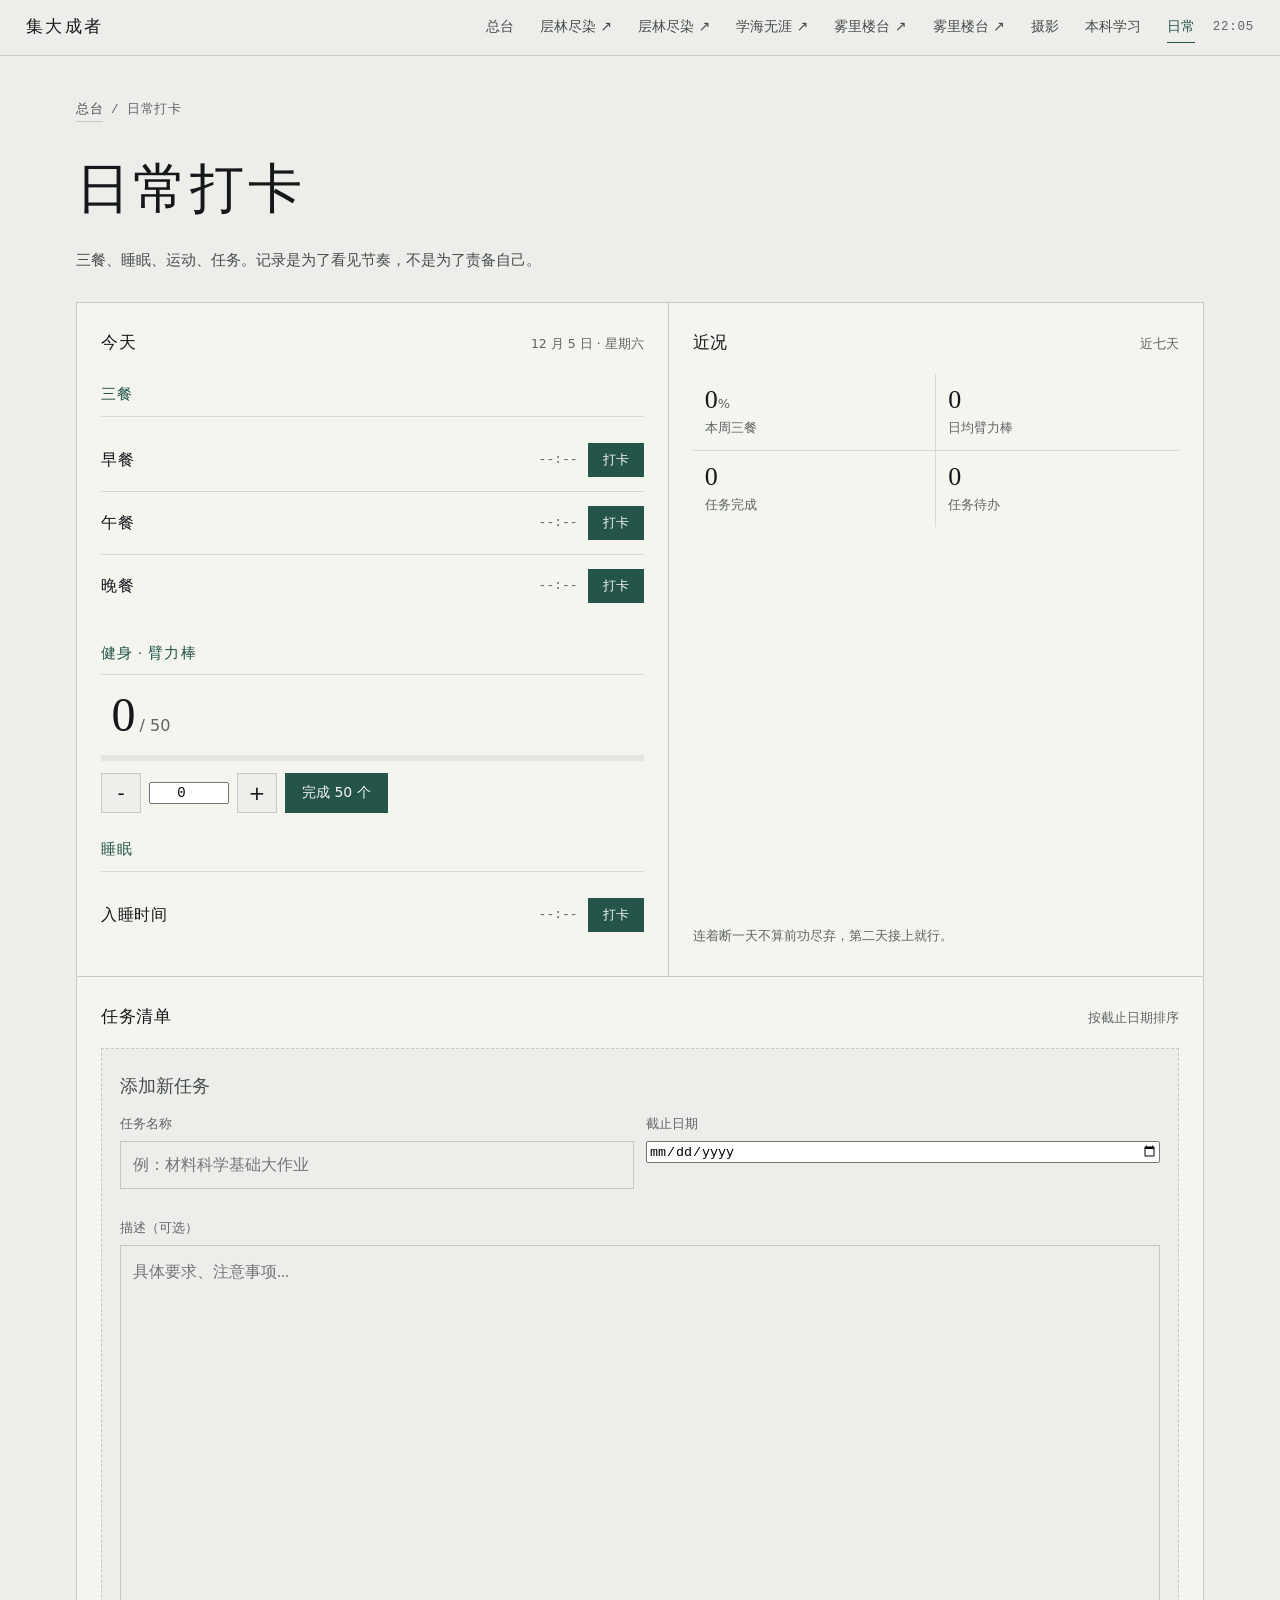
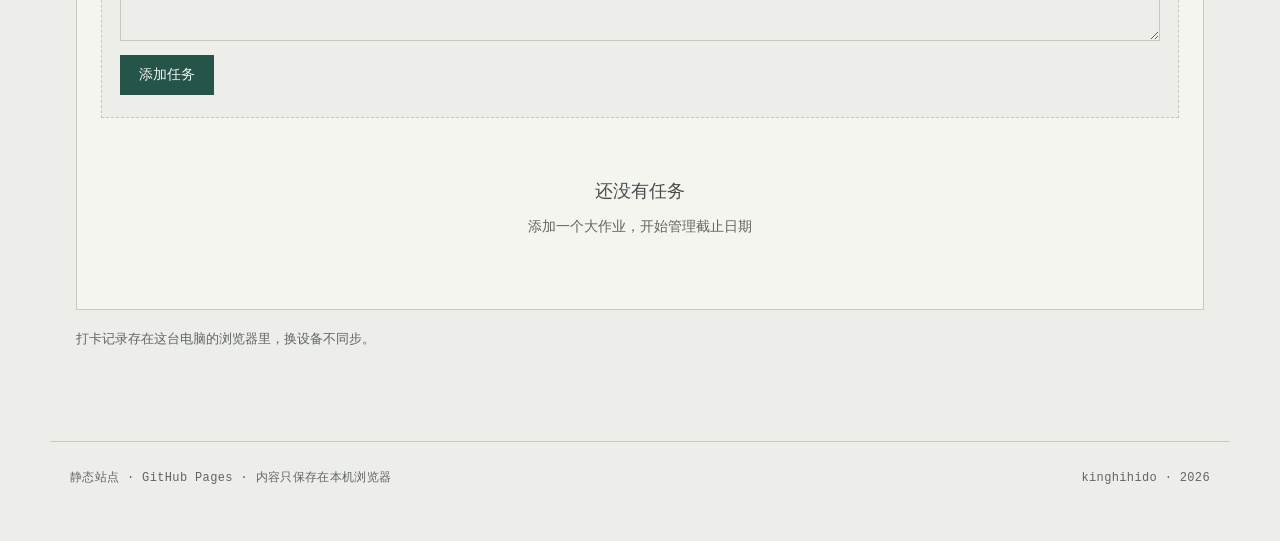
==== commit 5fc12f05: "修首页被自己弄坏的布局，并重做日常打卡 一、首页格式修好（之前挤成三条竖杠的根因） - .panels 还是 12 列 grid，把三个 tier 各压进 1/12 宽的一根细条里；改回普通容器 - " ====
--- a/discipline.html
+++ b/discipline.html
@@ -13,11 +13,10 @@
   <ul class="nav">
     <li><a href="index.html">总台</a></li>
     <li><a href="https://kinghihido.github.io/wuli-loutai/" target="_blank" rel="noopener">层林尽染 &#8599;</a></li>
-    <li><a href="https://kinghihido.github.io/cenglin-jinran/" target="_blank" rel="noopener">层林尽染 &#8599;</a></li>
+    <li><a href="https://kinghihido.github.io/wuli-loutai/" target="_blank" rel="noopener">层林尽染 &#8599;</a></li>
     <li><a href="https://kinghihido.github.io/paper-reading/" target="_blank" rel="noopener">学海无涯 &#8599;</a></li>
     <li><a href="https://kinghihido.github.io/wuliloutai-writing/" target="_blank" rel="noopener">雾里楼台 &#8599;</a></li>
     <li><a href="https://kinghihido.github.io/wuliloutai-writing/" target="_blank" rel="noopener">雾里楼台 &#8599;</a></li>
-    <li><a href="https://kinghihido.github.io/yanyuan-poi/" target="_blank" rel="noopener">燕园 &#8599;</a></li>
     <li><a href="photography.html">摄影</a></li>
     <li><a href="study.html">本科学习</a></li>
     <li><a href="discipline.html" aria-current="page">日常</a></li>
--- a/assets/style.css
+++ b/assets/style.css
@@ -191,13 +191,10 @@
 .meta-v small { font-size: 13px; color: var(--ink-3); margin-left: 4px; font-family: var(--sans); }
 
 /* ---------- 五个模块 ---------- */
-
 .panels {
-  display: grid;
-  grid-template-columns: 1fr;
-  gap: 1px;
-  background: var(--rule);
-  border-bottom: 1px solid var(--rule);
+  max-width: 1180px;
+  margin: 0 auto;
+  padding: 36px 20px 8px;
 }
 
 .panel {
@@ -463,47 +460,6 @@
   line-height: 1.8;
   color: var(--ink-3);
 }
-
-/* 打卡点 */
-.habit-dots { display: flex; flex-wrap: wrap; gap: 8px 16px; }
-.dot-chip {
-  display: inline-flex;
-  align-items: center;
-  gap: 7px;
-  font-size: 13.5px;
-  color: var(--ink-2);
-}
-.dot-mark {
-  width: 11px;
-  height: 11px;
-  border: 1px solid var(--ink-3);
-  background: transparent;
-  flex: 0 0 auto;
-}
-.dot-mark.on { background: var(--accent); border-color: var(--accent); }
-
-/* 总台上的近七天小格 */
-.mini-wrap { flex: 0 0 auto; }
-.mini-label {
-  margin: 0 0 6px;
-  font-family: var(--mono);
-  font-size: 11px;
-  letter-spacing: 0.06em;
-  color: var(--ink-3);
-}
-.mini-week {
-  display: grid;
-  grid-template-columns: repeat(7, 1fr);
-  gap: 3px;
-  width: 180px;
-}
-.mini-week span {
-  display: block;
-  height: 13px;
-  background: var(--paper);
-  border: 1px solid var(--rule);
-}
-.mini-week span.on { background: var(--accent); border-color: var(--accent); }
 
 /* ---------- 内页 ---------- */
 
@@ -914,41 +870,7 @@
 }
 
 @media (min-width: 860px) {
-  .panels { grid-template-columns: repeat(2, 1fr); }
-  .panel--study { grid-column: span 2; }
-  .panel--outbound { grid-column: span 2; }
   .work { grid-template-columns: 1.05fr 0.95fr; }
-}
-
-@media (min-width: 1120px) {
-  /* 宽屏排成 4 + 3 + 3：
-     上排学习站（一整行四个卡片）／中排三个并列内容站／下排燕园、日常、摄影 */
-  .panels { grid-template-columns: repeat(12, 1fr); }
-  .panel--study { grid-column: span 12; }
-  .panel--red { grid-column: span 4; }
-  .panel--lit { grid-column: span 4; }
-  .panel--green { grid-column: span 4; }
-  .panel--poi { grid-column: span 4; }
-  .panel--daily { grid-column: span 4; }
-  .panel--photo { grid-column: span 4; }
-  .panel--outbound { grid-column: span 12; }
-  /* 别处整行时两个链接横排，免得一条竖线拖太长 */
-  .panel--outbound .site-list { flex-direction: row; flex-wrap: wrap; gap: 0 40px; }
-  .panel--outbound .site-row { flex: 1 1 300px; }
-  .panel--daily .panel-body { flex-direction: row; align-items: center; flex-wrap: wrap; gap: 28px; }
-  .panel-title { font-size: 30px; }
-
-  /* 文献在窄列里改成竖排台账 */
-  .panel--lit .lit-stats { grid-template-columns: 1fr; gap: 0; }
-  .panel--lit .lit-stats > div {
-    display: flex;
-    align-items: baseline;
-    justify-content: space-between;
-    padding: 9px 0;
-    border-top: 1px solid var(--rule-soft);
-  }
-  .panel--lit .lit-stats > div:first-child { border-top: none; padding-top: 0; }
-  .panel--lit .lit-k { order: -1; margin: 0; }
 }
 
 @media (prefers-reduced-motion: reduce) {
@@ -1162,3 +1084,131 @@
   .site-grid, .site-grid--3, .site-grid--2 { grid-template-columns: 1fr; }
   .tier-title { font-size: 16px; }
 }
+
+/* ============================================================
+   日常打卡：可点的勾选格 + 连续天数 + 七天条
+   ============================================================ */
+.habit-count {
+  font-family: var(--mono);
+  font-size: 12px;
+  color: var(--ink-3);
+}
+.habit-count b {
+  font-family: var(--serif);
+  font-size: 17px;
+  font-weight: 400;
+  color: var(--ink);
+  margin-right: 3px;
+}
+
+/* 三个勾选项：跟 learning 卡片同一套 1px 发丝线 */
+.habit-checks {
+  display: grid;
+  grid-template-columns: repeat(3, 1fr);
+  gap: 1px;
+  background: var(--rule);
+  border: 1px solid var(--rule);
+}
+.habit-check {
+  display: flex;
+  align-items: center;
+  gap: 11px;
+  padding: 14px 16px;
+  background: var(--panel);
+  border: 0;
+  font: inherit;
+  text-align: left;
+  cursor: pointer;
+  transition: background .18s ease;
+}
+.habit-check:hover { background: var(--paper-2); }
+.habit-check:focus-visible { outline: 2px solid var(--accent); outline-offset: -2px; }
+
+.habit-box {
+  position: relative;
+  flex: 0 0 auto;
+  width: 15px;
+  height: 15px;
+  border: 1px solid var(--ink-3);
+  background: transparent;
+  transition: background .18s ease, border-color .18s ease;
+}
+.habit-check.is-on .habit-box {
+  background: var(--accent);
+  border-color: var(--accent);
+}
+/* 勾：两根边旋转成一道钩 */
+.habit-check.is-on .habit-box::after {
+  content: "";
+  position: absolute;
+  left: 3px;
+  top: 0px;
+  width: 5px;
+  height: 8px;
+  border-right: 1.5px solid #fff;
+  border-bottom: 1.5px solid #fff;
+  transform: rotate(40deg);
+}
+.habit-name {
+  font-family: var(--serif);
+  font-size: 15.5px;
+  color: var(--ink-3);
+  letter-spacing: .04em;
+}
+.habit-check.is-on .habit-name { color: var(--ink); }
+
+/* 下半：连续 + 近七天 */
+.habit-summary {
+  display: flex;
+  align-items: flex-end;
+  gap: 30px;
+  flex-wrap: wrap;
+  margin-top: 18px;
+  padding-top: 16px;
+  border-top: 1px solid var(--rule-soft);
+}
+.habit-streak { display: flex; align-items: baseline; gap: 9px; }
+.streak-num {
+  font-family: var(--serif);
+  font-size: 34px;
+  line-height: .9;
+  color: var(--accent);
+}
+.streak-lab { font-size: 12.5px; color: var(--ink-3); }
+
+.habit-week { margin-left: auto; }
+.habit-week-lab {
+  display: block;
+  margin-bottom: 7px;
+  font-size: 11px;
+  letter-spacing: .08em;
+  color: var(--ink-3);
+}
+.week-strip {
+  display: grid;
+  grid-template-columns: repeat(7, 22px);
+  gap: 4px;
+}
+.week-cell i {
+  display: block;
+  height: 15px;
+  background: var(--paper);
+  border: 1px solid var(--rule);
+  transition: background .18s ease;
+}
+.week-cell.is-full i { background: var(--accent); border-color: var(--accent); }
+.week-cell em {
+  display: block;
+  margin-top: 5px;
+  font-size: 11px;
+  font-style: normal;
+  text-align: center;
+  color: var(--ink-3);
+}
+.week-cell.is-today em { color: var(--accent); }
+
+@media (max-width: 560px) {
+  .habit-checks { grid-template-columns: 1fr; }
+  .habit-week { margin-left: 0; }
+  .week-strip { grid-template-columns: repeat(7, 1fr); }
+}
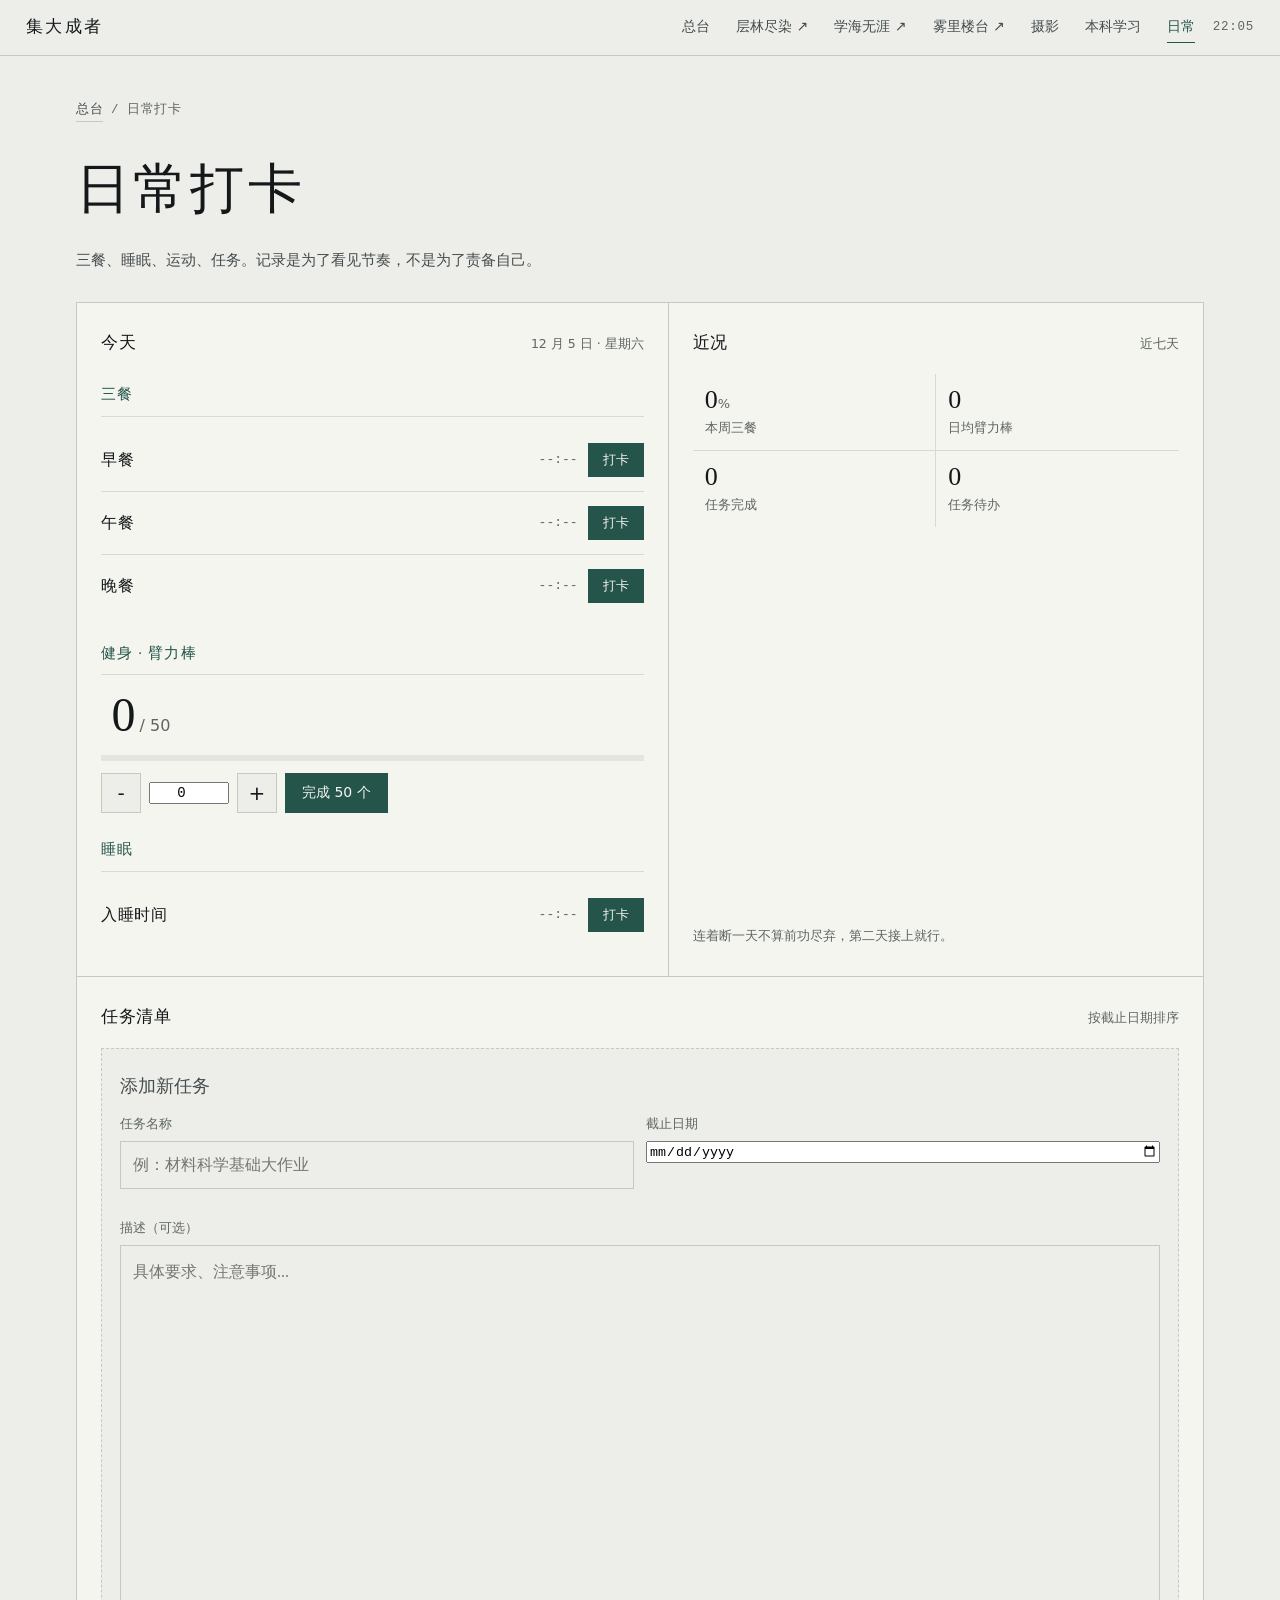
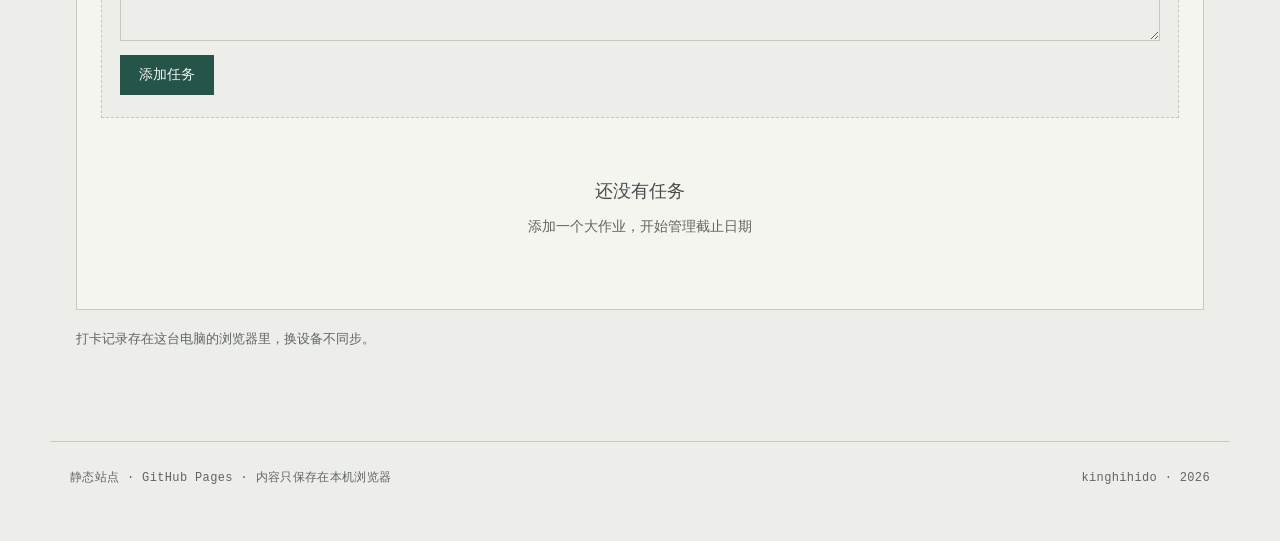
==== commit f9c579a5: "fix: 首页打卡与摄影块加跳转；顶栏导航去重；README 修正为 4+3+2" ====
--- a/discipline.html
+++ b/discipline.html
@@ -13,9 +13,7 @@
   <ul class="nav">
     <li><a href="index.html">总台</a></li>
     <li><a href="https://kinghihido.github.io/wuli-loutai/" target="_blank" rel="noopener">层林尽染 &#8599;</a></li>
-    <li><a href="https://kinghihido.github.io/wuli-loutai/" target="_blank" rel="noopener">层林尽染 &#8599;</a></li>
     <li><a href="https://kinghihido.github.io/paper-reading/" target="_blank" rel="noopener">学海无涯 &#8599;</a></li>
-    <li><a href="https://kinghihido.github.io/wuliloutai-writing/" target="_blank" rel="noopener">雾里楼台 &#8599;</a></li>
     <li><a href="https://kinghihido.github.io/wuliloutai-writing/" target="_blank" rel="noopener">雾里楼台 &#8599;</a></li>
     <li><a href="photography.html">摄影</a></li>
     <li><a href="study.html">本科学习</a></li>
--- a/assets/style.css
+++ b/assets/style.css
@@ -1060,6 +1060,15 @@
 }
 .tier-block-title { font-family: var(--serif); font-size: 16px; color: var(--ink); }
 
+/* 首页底部「打卡与影像」块可点击跳转（日常打卡→discipline.html，摄影→photography.html） */
+a.tier-block-title { text-decoration: none; color: var(--ink); }
+a.tier-block-title:hover { color: var(--accent); text-decoration: underline; text-underline-offset: 3px; }
+.tier-block--link { text-decoration: none; color: inherit; cursor: pointer; transition: box-shadow .15s ease; }
+.tier-block--link:hover { box-shadow: 0 0 0 1px var(--accent); }
+.tier-block--link:hover .tier-block-title,
+.tier-block--link:hover .photo-cap span:first-child { color: var(--accent); }
+.tier-block--link:hover .photo-frame { opacity: .92; }
+
 /* 别处 */
 .outbound-row {
   display: flex; align-items: center; gap: 18px; flex-wrap: wrap;
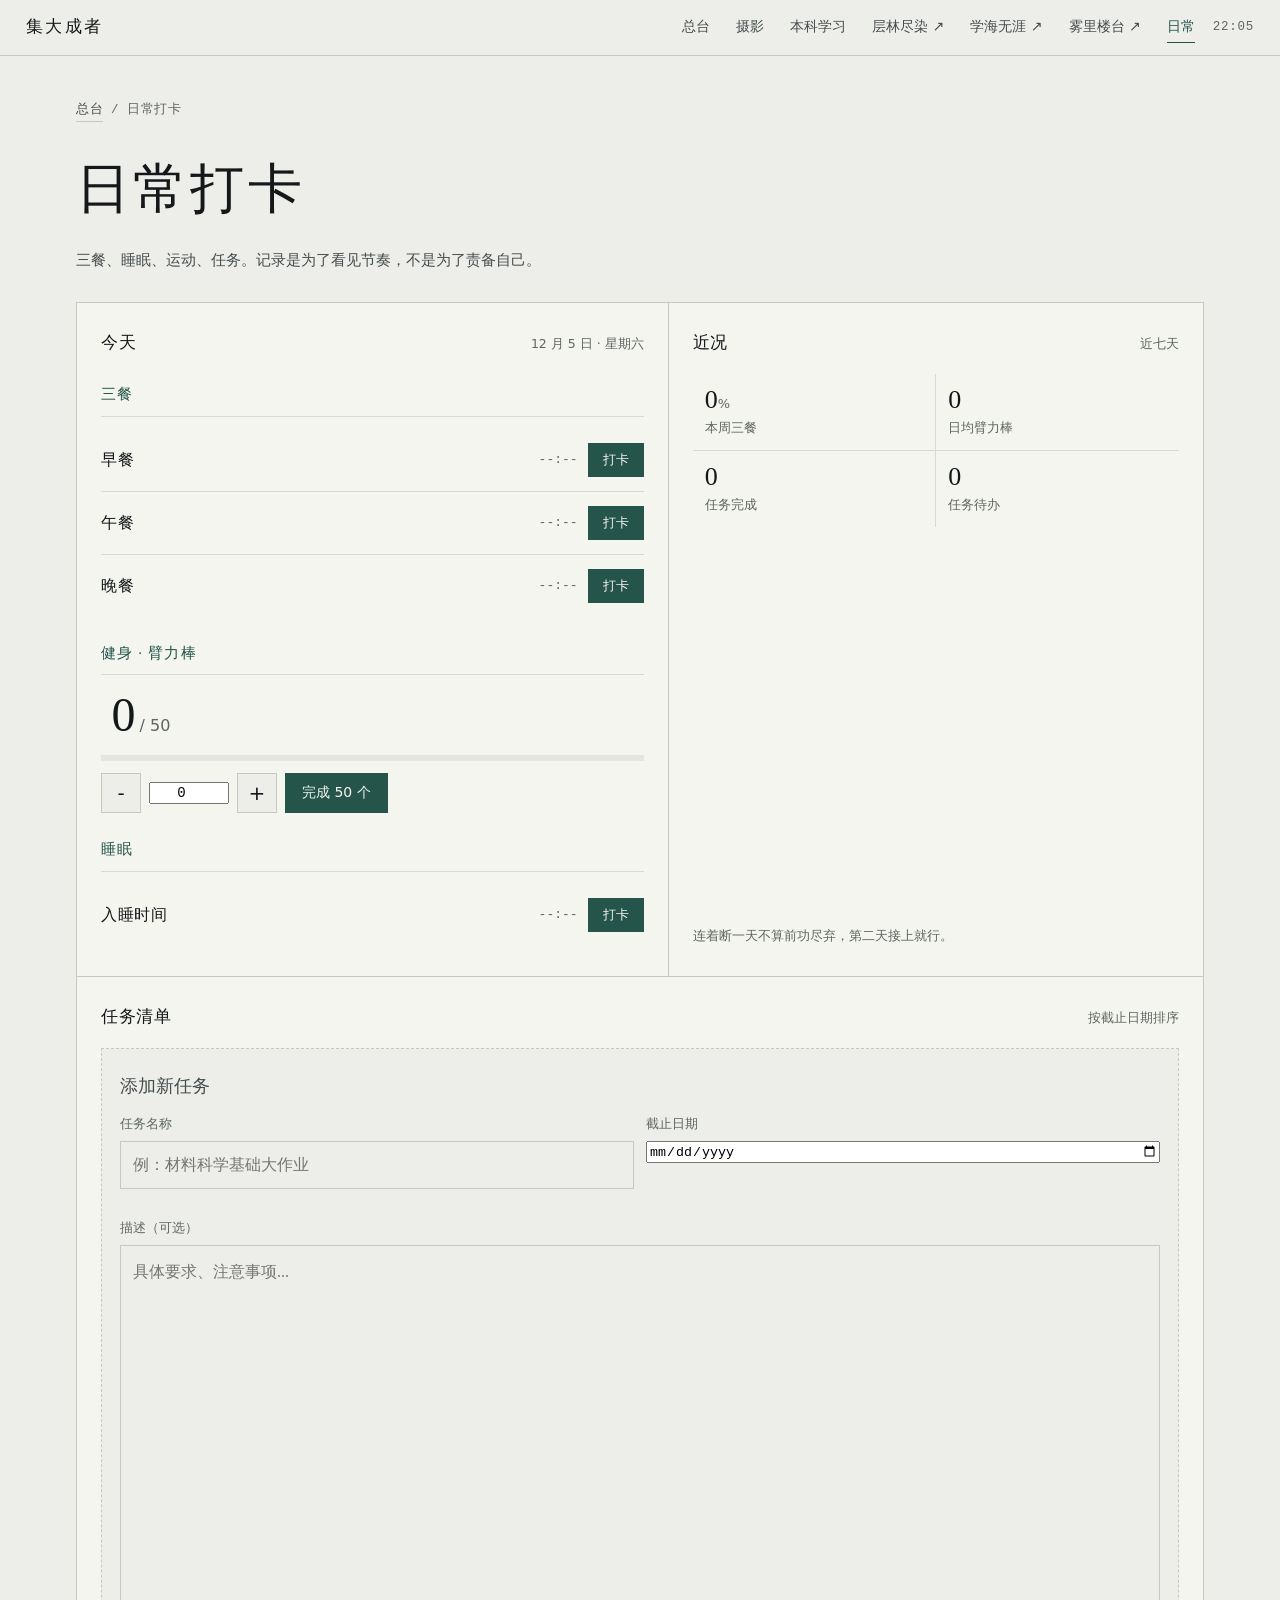
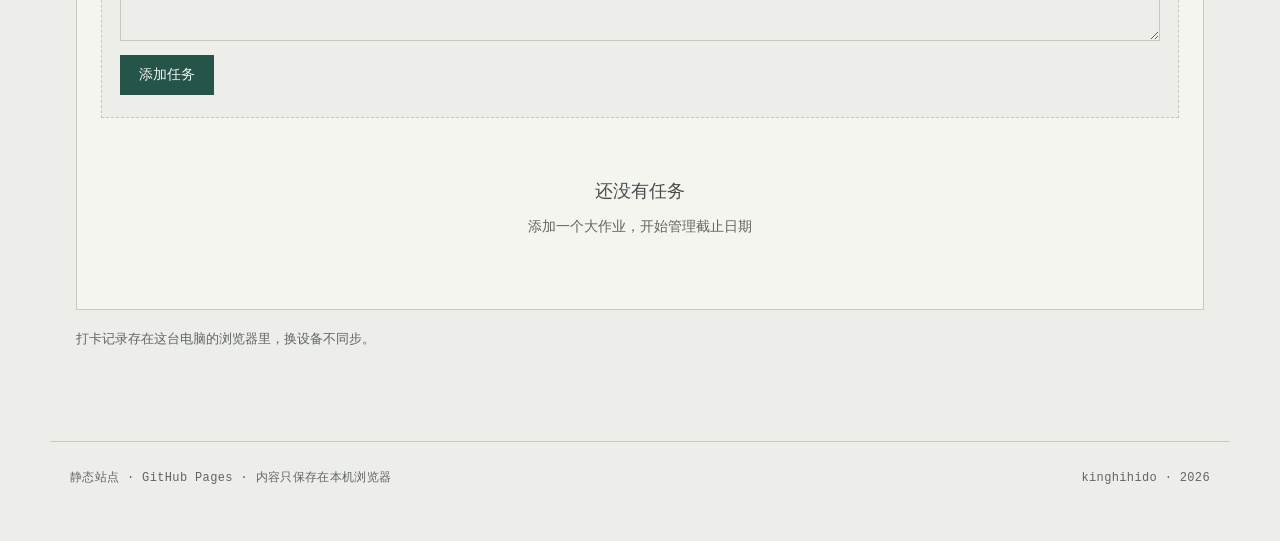
==== commit 83739cb1: "维护：修复死链与文案、补 meta/og、清理冗余文件" ====
--- a/discipline.html
+++ b/discipline.html
@@ -4,6 +4,11 @@
 <meta charset="utf-8">
 <meta name="viewport" content="width=device-width, initial-scale=1">
 <title>日常打卡 · 集大成者</title>
+<meta name="description" content="集大成者的日常打卡：三餐、臂力棒、睡眠与任务清单，记录存于本机浏览器。">
+<meta property="og:title" content="日常打卡 · 集大成者">
+<meta property="og:description" content="三餐、臂力棒、睡眠与任务清单，记录存于本机浏览器。">
+<meta property="og:type" content="website">
+<meta property="og:url" content="https://kinghihido.github.io/jidacheng/discipline.html">
 <link rel="icon" href="data:image/svg+xml,%3Csvg xmlns='http://www.w3.org/2000/svg' viewBox='0 0 32 32'%3E%3Crect width='32' height='32' fill='%2324544a'/%3E%3Crect x='7' y='7' width='18' height='18' fill='none' stroke='%23edeEE9' stroke-width='2'/%3E%3C/svg%3E">
 <link rel="stylesheet" href="assets/style.css">
 </head>
@@ -12,11 +17,11 @@
   <a class="brand" href="index.html">集大成者</a>
   <ul class="nav">
     <li><a href="index.html">总台</a></li>
+    <li><a href="photography.html">摄影</a></li>
+    <li><a href="study.html">本科学习</a></li>
     <li><a href="https://kinghihido.github.io/wuli-loutai/" target="_blank" rel="noopener">层林尽染 &#8599;</a></li>
     <li><a href="https://kinghihido.github.io/paper-reading/" target="_blank" rel="noopener">学海无涯 &#8599;</a></li>
     <li><a href="https://kinghihido.github.io/wuliloutai-writing/" target="_blank" rel="noopener">雾里楼台 &#8599;</a></li>
-    <li><a href="photography.html">摄影</a></li>
-    <li><a href="study.html">本科学习</a></li>
     <li><a href="discipline.html" aria-current="page">日常</a></li>
   </ul>
   <span class="topbar-clock" id="navClock">--:--</span>
--- a/assets/style.css
+++ b/assets/style.css
@@ -1040,6 +1040,7 @@
 
 .site-grid--3 { grid-template-columns: repeat(3, 1fr); }
 .site-grid--2 { grid-template-columns: repeat(2, 1fr); }
+.site-grid--6 { grid-template-columns: repeat(6, 1fr); }
 
 /* 三个内容站各自的标识色：卡片顶部一条 */
 .site-card { position: relative; }
@@ -1086,11 +1087,12 @@
 
 @media (max-width: 900px) {
   .site-grid { grid-template-columns: repeat(2, 1fr); }
+  .site-grid--6 { grid-template-columns: repeat(3, 1fr); }
   .site-grid--3, .site-grid--2 { grid-template-columns: 1fr; }
   .tier-note { display: none; }
 }
 @media (max-width: 560px) {
-  .site-grid, .site-grid--3, .site-grid--2 { grid-template-columns: 1fr; }
+  .site-grid, .site-grid--3, .site-grid--2, .site-grid--6 { grid-template-columns: 1fr; }
   .tier-title { font-size: 16px; }
 }
 
